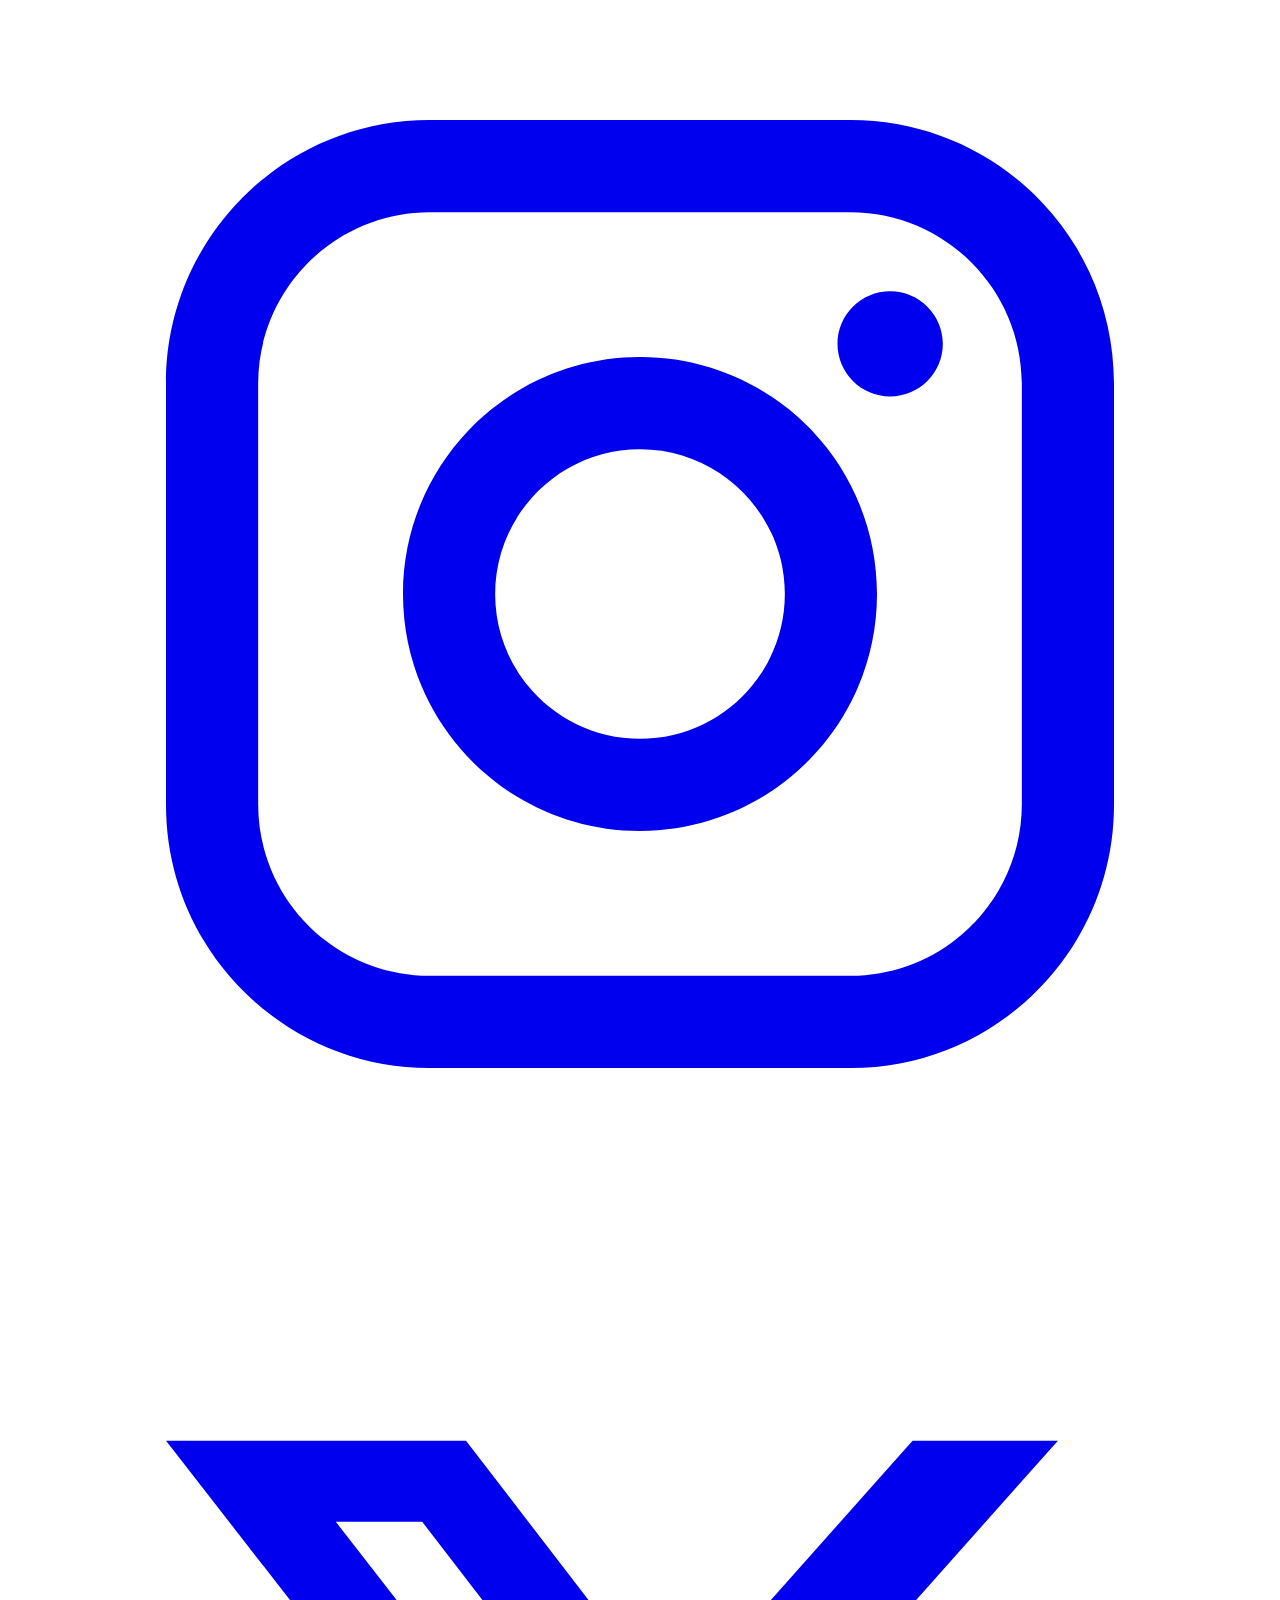
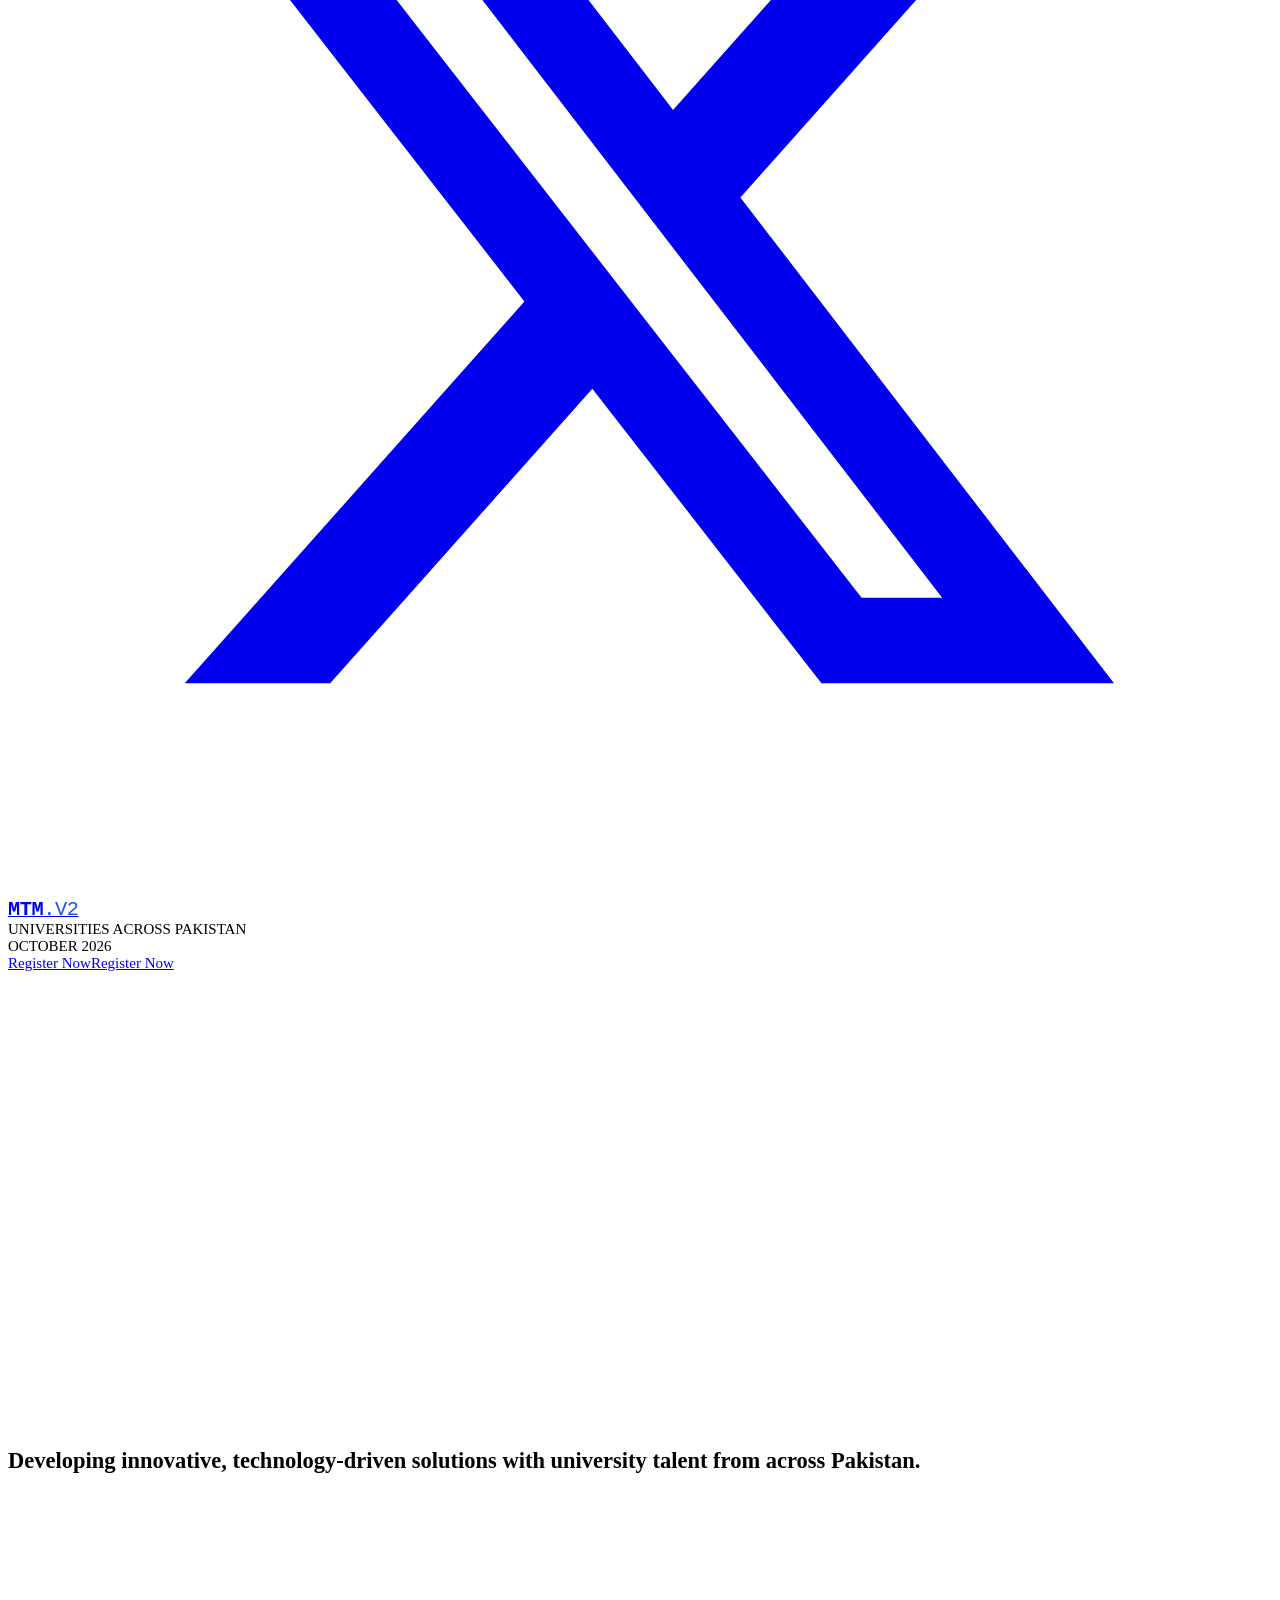
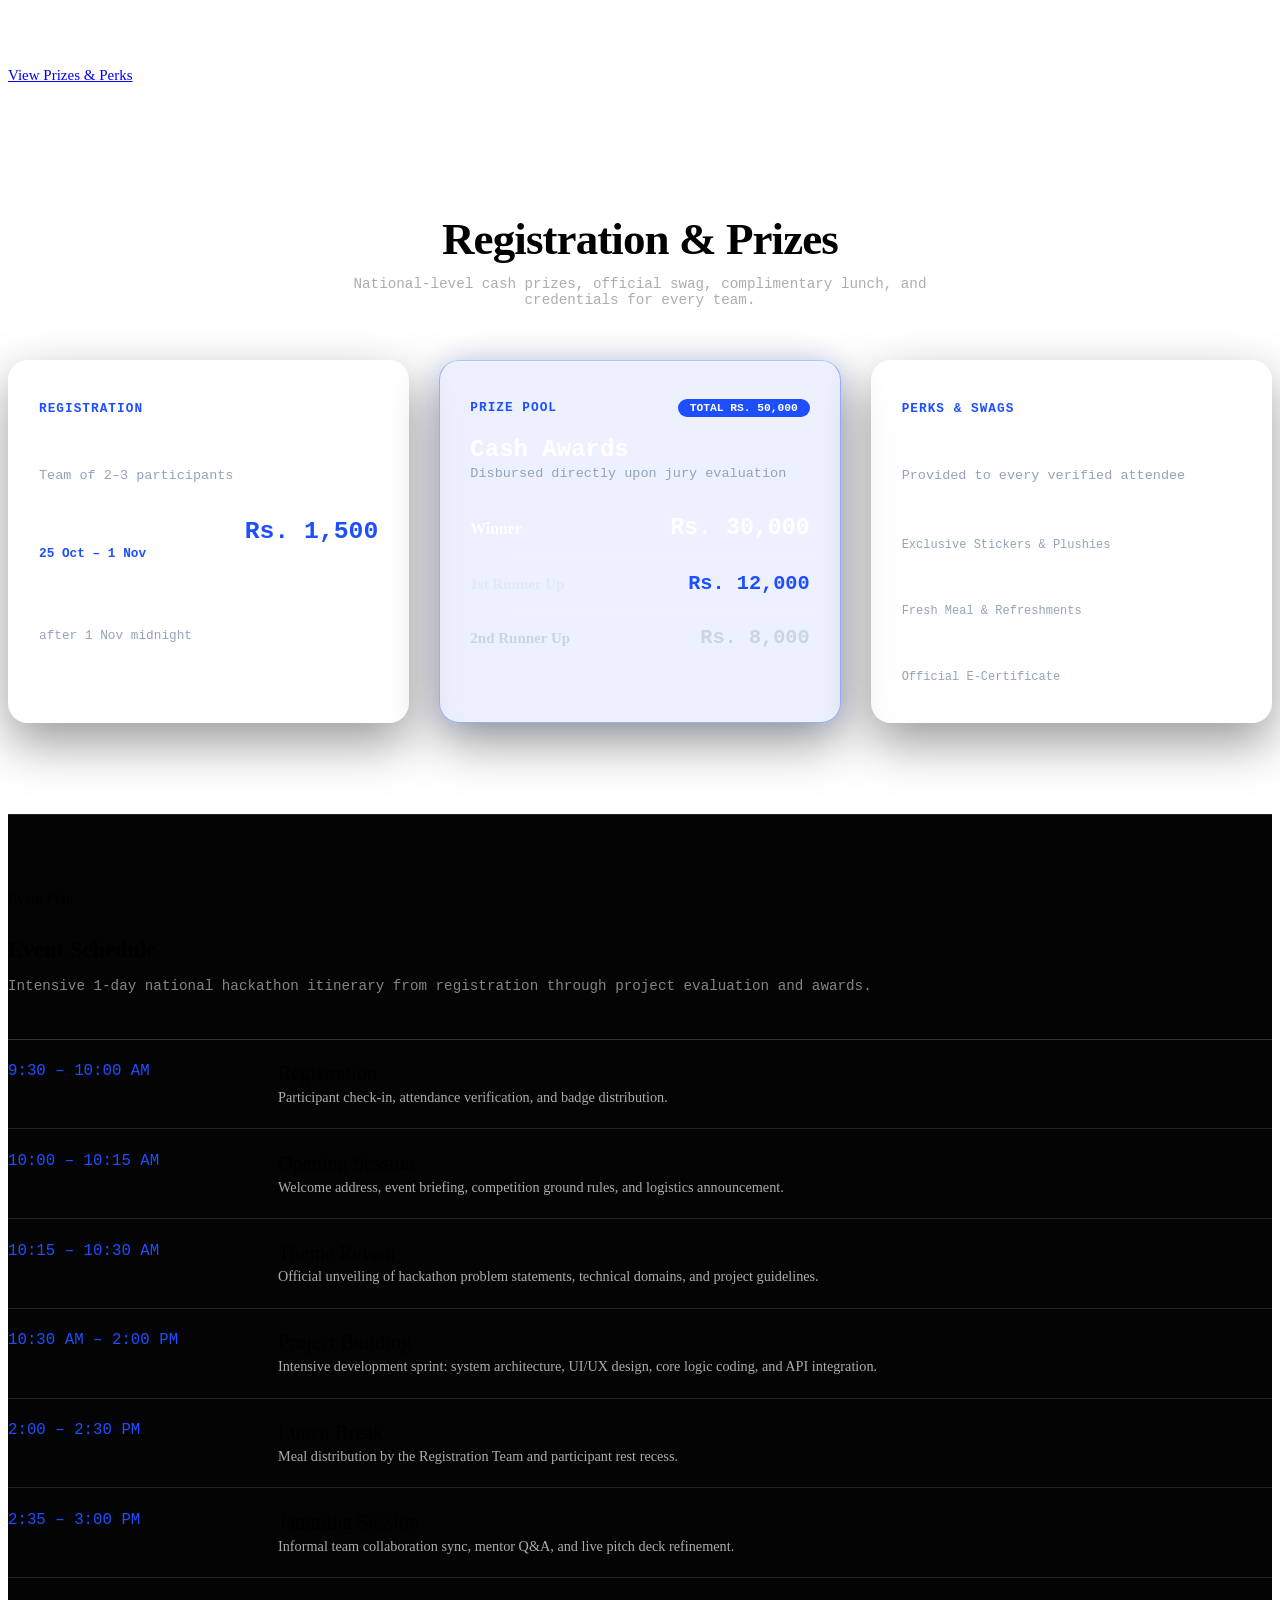
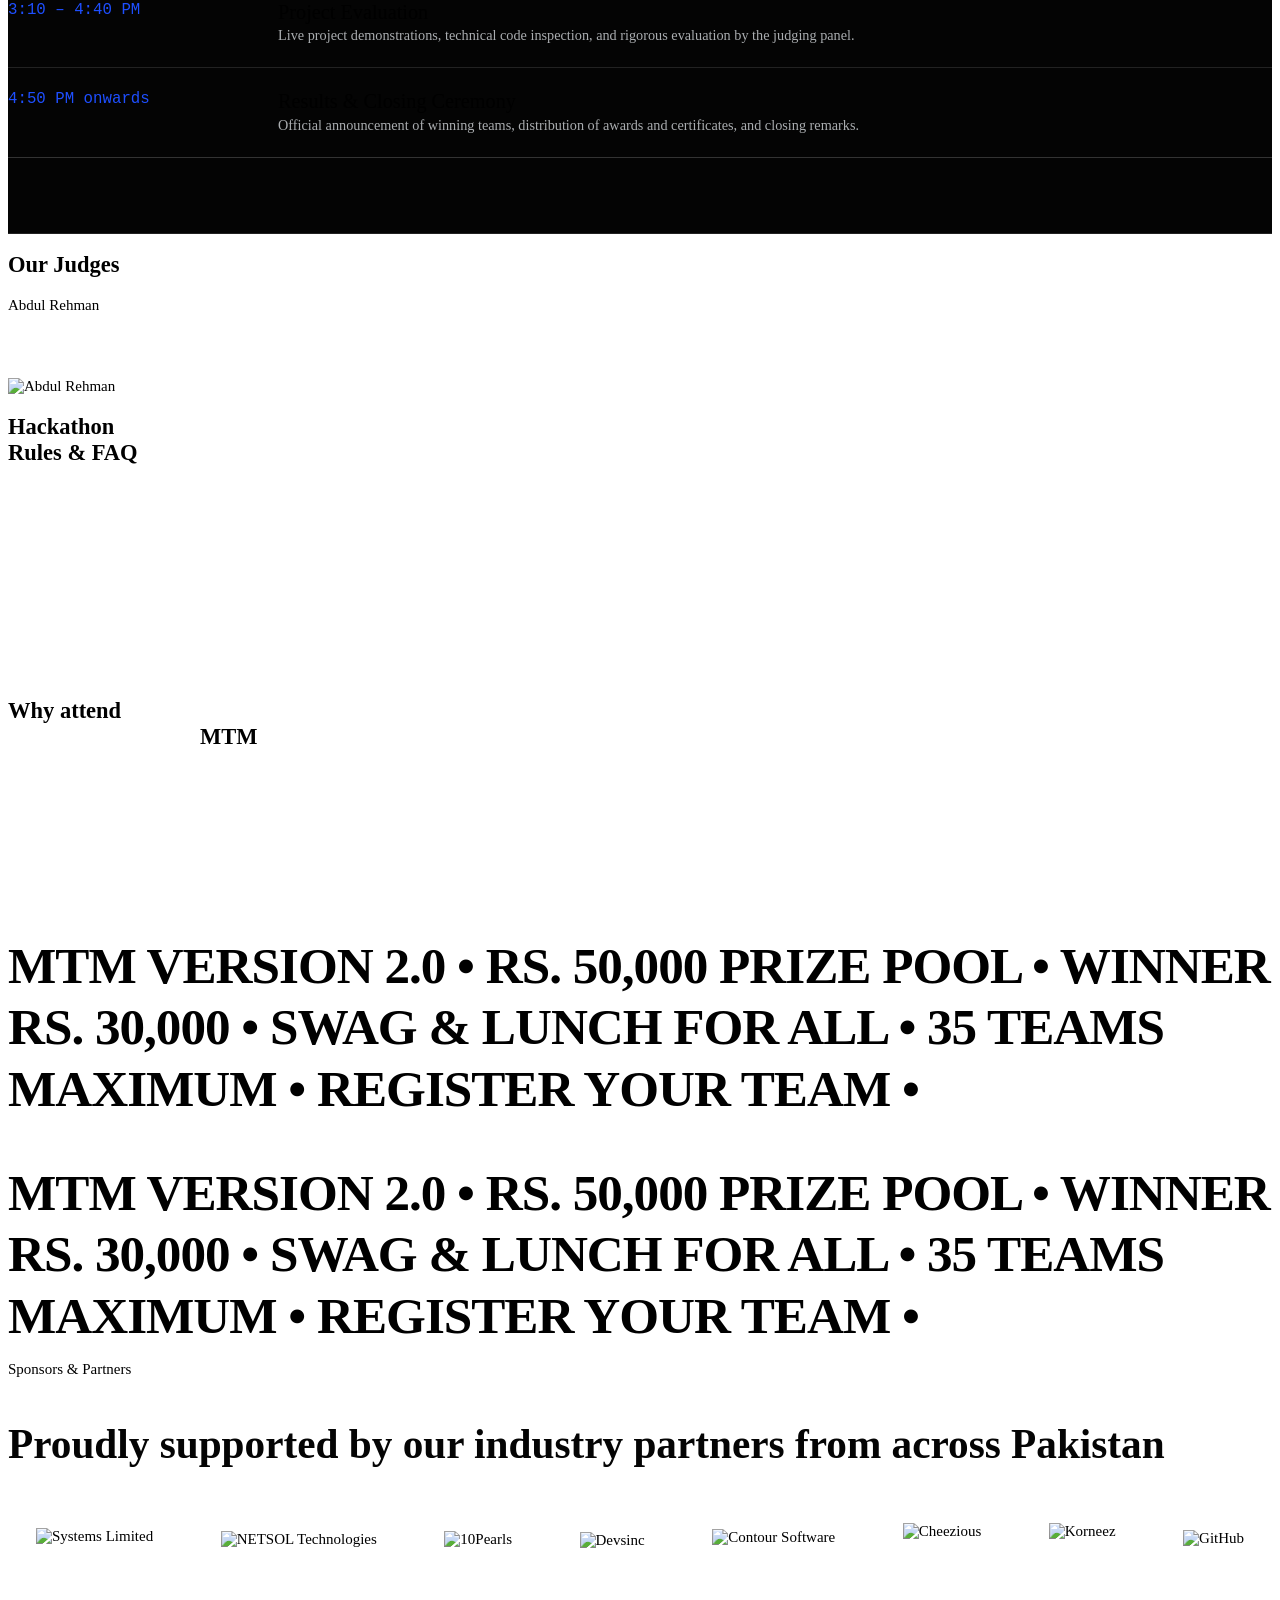
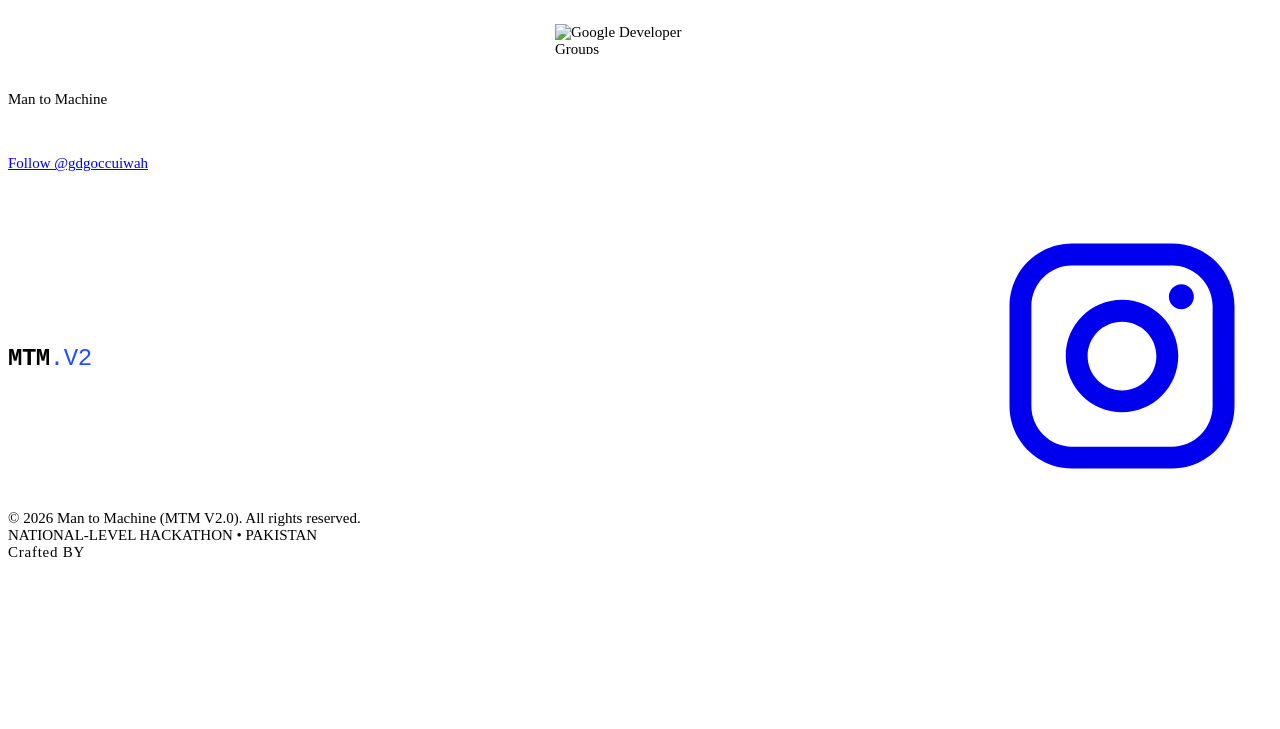
==== public/mtm/index.html @ 103d8430 "feat(mtm): add optimized MTM V2.0 landing page at /mtm route" ====
<!DOCTYPE html>

<!-- This site was created in Webflow. https://webflow.com --><!-- Last Published: Sat Sep 21 2024 12:21:54 GMT+0000 (Coordinated Universal Time) --><html data-wf-domain="mtm.gdgoc.pk" data-wf-page="6462467c39036f3d5f2ad5bd" data-wf-site="6462467c39036f3d5f2ad5c3" lang="en"><head><meta charset="utf-8"/><base href="/mtm/"/><link rel="preload" href="css/anyoneevents.webflow.min.css" as="style"/><link rel="preload" href="css/dm-mono.css" as="style"/><link rel="preload" href="fonts/aFTU7PB1QTsUX8KYthqQBA.woff2" as="font" type="font/woff2" crossorigin="anonymous"/><link rel="preload" href="fonts/aFTR7PB1QTsUX8KYvrGyEYOtbQ.woff2" as="font" type="font/woff2" crossorigin="anonymous"/><link rel="preload" href="spline/scene.splinecode" as="fetch" crossorigin="anonymous"/><title>Man to Machine (MTM V2.0) — National-Level Hackathon</title><meta content="Man to Machine (MTM V2.0) is a premier national-level hackathon with Rs. 50,000 in cash prizes, inviting 35 teams from universities across Pakistan to build innovative software solutions." name="description"/><meta content="Man to Machine (MTM V2.0) — National-Level Hackathon" property="og:title"/><meta content="Man to Machine (MTM V2.0) is a premier national-level hackathon with Rs. 50,000 in cash prizes, inviting 35 teams from universities across Pakistan to build innovative software solutions." property="og:description"/><meta content="images/66e9d01708203de1b5a2ead0_OG%20Image.jpg" property="og:image"/><meta content="Man to Machine (MTM V2.0) — National-Level Hackathon" name="twitter:title"/><meta content="Man to Machine (MTM V2.0) is a premier national-level hackathon with Rs. 50,000 in cash prizes, inviting 35 teams from universities across Pakistan to build innovative software solutions." name="twitter:description"/><meta content="images/66e9d01708203de1b5a2ead0_OG%20Image.jpg" name="twitter:image"/><meta content="website" property="og:type"/><meta content="summary_large_image" name="twitter:card"/><meta content="width=device-width, initial-scale=1" name="viewport"/><meta content="Webflow" name="generator"/><link href="css/anyoneevents.webflow.min.css" rel="stylesheet" type="text/css"/>
<link href="css/dm-mono.css" rel="stylesheet" type="text/css"/><style>@media (min-width:992px) {html.w-mod-js:not(.w-mod-ix) [data-w-id="6da5109f-bd57-0602-b67c-d64a2269d83c"] {border-color:rgb(255,255,255);}}</style><script type="text/javascript">!function(o,c){var n=c.documentElement,t=" w-mod-";n.className+=t+"js",("ontouchstart"in o||o.DocumentTouch&&c instanceof DocumentTouch)&&(n.className+=t+"touch")}(window,document);</script><link href="images/669184cc553c69c7f84be5cb_Favi-01_32px.png" rel="shortcut icon" type="image/x-icon"/><link href="images/66c660c0e42dc3db8dd96787_AO_Webclip.jpg" rel="apple-touch-icon"/><!-- Plausible Analytics -->
<!-- Plausible analytics disabled -->
<!-- FontFaceObserver JS -->
<script defer="" src="js/fontfaceobserver.standalone.js"></script>
<!-- FluidFontScaling -->
<style>
  html { font-size: 1.125rem; }
  @media screen and (max-width:1920px) { html { font-size: calc(0.625rem + 0.41666666666666674vw); } }
  @media screen and (max-width:1440px) { html { font-size: calc(0.4380853277835588rem + 0.6243496357960459vw); } }
  @media screen and (max-width:479px) { html { font-size: calc(0.7494769874476988rem + 0.8368200836820083vw); } }
</style>
<style>
      @media (max-width: 767px) {
        .schedule-row {
          grid-template-columns: 1fr !important;
          gap: 0.5rem !important;
        }
      }
    </style>
<style id="custom_anim_fixes">
      #text_animation .word, [data-a-split] .word {
        display: inline-block !important;
        white-space: nowrap !important;
      }
    </style></head><body class="body"><div class="page-wrapper"><div class="global-styles w-embed"><link href="https://assets.website-files.com" rel="preconnect"/>
<style>

/* Make text look crisper and more legible in all browsers */
body {
  -webkit-font-smoothing: antialiased;
  -moz-osx-font-smoothing: grayscale;
  font-smoothing: antialiased;
  text-rendering: optimizeLegibility;
}

/* Focus state style for keyboard navigation for the focusable elements */
*[tabindex]:focus-visible,
  input[type="file"]:focus-visible {
   outline: 0.125rem solid #4d65ff;
   outline-offset: 0.125rem;
}

/* Get rid of top margin on first element in any rich text element */
.w-richtext > :not(div):first-child, .w-richtext > div:first-child > :first-child {
  margin-top: 0 !important;
}

/* Get rid of bottom margin on last element in any rich text element */
.w-richtext>:last-child, .w-richtext ol li:last-child, .w-richtext ul li:last-child {
	margin-bottom: 0 !important;
}

/* Prevent all click and hover interaction with an element */
.pointer-events-off {
	pointer-events: none;
}

/* Enables all click and hover interaction with an element */
.pointer-events-on {
  pointer-events: auto;
}

/* Create a class of .div-square which maintains a 1:1 dimension of a div */
.div-square::after {
	content: "";
	display: block;
	padding-bottom: 100%;
}

/* Make sure containers never lose their center alignment */
.container-medium,.container-small, .container-large {
	margin-right: auto !important;
  margin-left: auto !important;
}

/* 
Make the following elements inherit typography styles from the parent and not have hardcoded values. 
Important: You will not be able to style for example "All Links" in Designer with this CSS applied.
Uncomment this CSS to use it in the project. Leave this message for future hand-off.
*/
/*
a,
.w-input,
.w-select,
.w-tab-link,
.w-nav-link,
.w-dropdown-btn,
.w-dropdown-toggle,
.w-dropdown-link {
  color: inherit;
  text-decoration: inherit;
  font-size: inherit;
}
*/

/* Apply "..." after 3 lines of text */
.text-style-3lines {
	display: -webkit-box;
	overflow: hidden;
	-webkit-line-clamp: 3;
	-webkit-box-orient: vertical;
}

/* Apply "..." after 2 lines of text */
.text-style-2lines {
	display: -webkit-box;
	overflow: hidden;
	-webkit-line-clamp: 2;
	-webkit-box-orient: vertical;
}

/* Adds inline flex display */
.display-inlineflex {
  display: inline-flex;
}

/* These classes are never overwritten */
.hide {
  display: none !important;
}

@media screen and (max-width: 991px) {
    .hide, .hide-tablet {
        display: none !important;
    }
}
  @media screen and (max-width: 767px) {
    .hide-mobile-landscape{
      display: none !important;
    }
}
  @media screen and (max-width: 479px) {
    .hide-mobile{
      display: none !important;
    }
}
 
.margin-0 {
  margin: 0rem !important;
}
  
.padding-0 {
  padding: 0rem !important;
}

.spacing-clean {
padding: 0rem !important;
margin: 0rem !important;
}

.margin-top {
  margin-right: 0rem !important;
  margin-bottom: 0rem !important;
  margin-left: 0rem !important;
}

.padding-top {
  padding-right: 0rem !important;
  padding-bottom: 0rem !important;
  padding-left: 0rem !important;
}
  
.margin-right {
  margin-top: 0rem !important;
  margin-bottom: 0rem !important;
  margin-left: 0rem !important;
}

.padding-right {
  padding-top: 0rem !important;
  padding-bottom: 0rem !important;
  padding-left: 0rem !important;
}

.margin-bottom {
  margin-top: 0rem !important;
  margin-right: 0rem !important;
  margin-left: 0rem !important;
}

.padding-bottom {
  padding-top: 0rem !important;
  padding-right: 0rem !important;
  padding-left: 0rem !important;
}

.margin-left {
  margin-top: 0rem !important;
  margin-right: 0rem !important;
  margin-bottom: 0rem !important;
}
  
.padding-left {
  padding-top: 0rem !important;
  padding-right: 0rem !important;
  padding-bottom: 0rem !important;
}
  
.margin-horizontal {
  margin-top: 0rem !important;
  margin-bottom: 0rem !important;
}

.padding-horizontal {
  padding-top: 0rem !important;
  padding-bottom: 0rem !important;
}

.margin-vertical {
  margin-right: 0rem !important;
  margin-left: 0rem !important;
}
  
.padding-vertical {
  padding-right: 0rem !important;
  padding-left: 0rem !important;
}
  
textarea {
  resize: vertical;
}
  
select {
  appearance: none !important;
   -webkit-appearance: none !important;
   -moz-appearance: none !important;
  }
</style></div><div class="rl_navbar3_component w-nav" data-animation="over-left" data-collapse="medium" data-duration="800" data-easing="ease-in-out-cubic" data-easing2="ease" data-w-id="bd6b9ffe-bdab-d734-7225-a6742598caf6" fs-scrolldisable-element="smart-nav" role="banner" style="-webkit-transform:translate3d(0, -85px, 0) scale3d(1, 1, 1) rotateX(0) rotateY(0) rotateZ(0) skew(0, 0);-moz-transform:translate3d(0, -85px, 0) scale3d(1, 1, 1) rotateX(0) rotateY(0) rotateZ(0) skew(0, 0);-ms-transform:translate3d(0, -85px, 0) scale3d(1, 1, 1) rotateX(0) rotateY(0) rotateZ(0) skew(0, 0);transform:translate3d(0, -85px, 0) scale3d(1, 1, 1) rotateX(0) rotateY(0) rotateZ(0) skew(0, 0)"><div class="rl_navbar3_container"><div class="rl_navbar3_menu-button w-nav-button" id="w-node-bd6b9ffe-bdab-d734-7225-a6742598caf8-5f2ad5bd"><div class="rl_menu-icon3"><div class="rl_menu-icon3_line-top"></div><div class="rl_menu-icon3_line-middle"></div></div></div><nav class="rl_navbar3_menu w-nav-menu" role="navigation"><a class="rl_navbar3_link w-nav-link" href="#Overview">About</a><a class="rl_navbar3_link w-nav-link" href="#Prizes">Prizes</a><a class="rl_navbar3_link w-nav-link" href="#Schedule">Schedule</a><a class="rl_navbar3_link w-nav-link" href="#Judges">Judges</a><a class="rl_navbar3_link w-nav-link" href="#Rules">Rules</a><a class="rl_navbar3_link w-nav-link" href="#Partners">Sponsors</a><a class="rl_navbar3_logo-link-menu w-nav-brand" href="#Header"><span style="font-family: 'DM Mono', monospace; font-size: 1.25rem; font-weight: 700; color: #fff;">MTM<span style="color: #1e4fff; font-weight: 300;">.V2</span></span></a><article class="fixed-bottom"><a class="button is-tertiary w-button" href="#Prizes" target="_blank">Register Now</a><div class="w-layout-grid nav_social-list"><a class="footer3_social-link text-color-white w-inline-block" href="https://www.instagram.com/gdgoccuiwah/" target="_blank"><div class="icon-embed-xsmall w-embed"><svg fill="none" height="100%" viewbox="0 0 24 24" width="100%" xmlns="http://www.w3.org/2000/svg">
<path clip-rule="evenodd" d="M16 3H8C5.23858 3 3 5.23858 3 8V16C3 18.7614 5.23858 21 8 21H16C18.7614 21 21 18.7614 21 16V8C21 5.23858 18.7614 3 16 3ZM19.25 16C19.2445 17.7926 17.7926 19.2445 16 19.25H8C6.20735 19.2445 4.75549 17.7926 4.75 16V8C4.75549 6.20735 6.20735 4.75549 8 4.75H16C17.7926 4.75549 19.2445 6.20735 19.25 8V16ZM16.75 8.25C17.3023 8.25 17.75 7.80228 17.75 7.25C17.75 6.69772 17.3023 6.25 16.75 6.25C16.1977 6.25 15.75 6.69772 15.75 7.25C15.75 7.80228 16.1977 8.25 16.75 8.25ZM12 7.5C9.51472 7.5 7.5 9.51472 7.5 12C7.5 14.4853 9.51472 16.5 12 16.5C14.4853 16.5 16.5 14.4853 16.5 12C16.5027 10.8057 16.0294 9.65957 15.1849 8.81508C14.3404 7.97059 13.1943 7.49734 12 7.5ZM9.25 12C9.25 13.5188 10.4812 14.75 12 14.75C13.5188 14.75 14.75 13.5188 14.75 12C14.75 10.4812 13.5188 9.25 12 9.25C10.4812 9.25 9.25 10.4812 9.25 12Z" fill="CurrentColor" fill-rule="evenodd"></path>
</svg></div></a><a class="footer3_social-link text-color-white w-inline-block" href="#"><div class="icon-embed-xsmall w-embed"><svg fill="none" height="100%" viewbox="0 0 24 24" width="100%" xmlns="http://www.w3.org/2000/svg">
<path d="M17.1761 4H19.9362L13.9061 10.7774L21 20H15.4456L11.0951 14.4066L6.11723 20H3.35544L9.80517 12.7508L3 4H8.69545L12.6279 9.11262L17.1761 4ZM16.2073 18.3754H17.7368L7.86441 5.53928H6.2232L16.2073 18.3754Z" fill="CurrentColor"></path>
</svg></div></a></div></article></nav><a class="rl_navbar3_logo-link w-nav-brand" href="#Header"><span class="text-color-white" style="font-family: 'DM Mono', monospace; font-size: 1.35rem; font-weight: 700; letter-spacing: -0.02em;">MTM<span style="color: #1e4fff; font-weight: 300;">.V2</span></span></a><div class="nav-right" id="w-node-_25c9142e-ec56-65b2-7673-351d4be4954b-5f2ad5bd"><div class="text-style-allcaps text-align-right hide-tablet">UNIVERSITIES ACROSS PAKISTAN<br/>OCTOBER 2026</div><div class="padding-left hide-mobile-landscape"></div><a class="button hide-desktop w-button" href="#Prizes" id="w-node-bd6b9ffe-bdab-d734-7225-a6742598cb14-5f2ad5bd" target="_blank">Register Now</a><a class="button hide-mobile-portrait w-button" data-w-id="a12f023f-897c-e181-5d00-406ce8ba51bc" href="#Prizes" target="_blank">Register Now</a></div><div class="rl_navbar3_menu-background" style="opacity:0"></div></div></div><main class="main-wrapper"><figure class="rl_section_header5" id="Header"><div class="rl-padding-global"><div class="rl-container-large"><div class="header5_component"><div class="header-subtext" data-w-id="80e86445-6a88-4cdd-92ee-2ec0b0cdf93c" style="opacity:0"><div class="theme-text"><div class="text-style-allcaps hide-mobile-portrait hide-mobile-landscape" style='letter-spacing: 0.1em; color: #aaadb0; font-family: "DM Mono", monospace;'>NATIONAL-LEVEL HACKATHON</div><div class="indent-text"><img alt="" class="indent hide-mobile-landscape hide-mobile-portrait" loading="lazy" src="images/66c0948352127360d3ddf391_Line-Break.svg"/><div class="text-style-allcaps hide-mobile-portrait hide-mobile-landscape" style='letter-spacing: 0.05em; color: #fff; font-family: "DM Mono", monospace;'>RS. 50,000 PRIZE POOL • SWAG &amp; LUNCH FOR ALL</div></div></div><div class="location-thumb"><div class="location-text"><div class="roundall-white"><div class="roundall-label"><div class="text-style-allcaps text-size-small">RS. 50,000 PRIZES</div></div></div><div class="padding-xxsmall"></div><div class="date-text"><div class="text-style-allcaps">35 TEAMS CAPACITY • 2–3 PER TEAM<br/>UNIVERSITIES ACROSS PAKISTAN</div></div></div><div class="padding-small"></div><a class="google-maps w-inline-block" href="https://maps.app.goo.gl/sz7u6SZuEq1Sm3Ei9" target="_blank"><img alt="Department offices co-working space" class="location-img" loading="lazy" src="images/6571f725ea7a77dafb63c285_Department%403x.webp"/></a></div></div><div class="hero-text" data-w-id="98e96209-aa4a-9f74-d02c-e1a844363958" style="opacity:0"><div class="roundall-white float"><div class="roundall-label"><div class="text-style-allcaps text-size-small">VERSION 2.0</div></div></div><h1 class="hero" style="text-transform: none !important; font-size: 14.4vw !important; line-height: 1 !important; letter-spacing: -0.04em !important; margin: 0.15em 0 !important; white-space: nowrap !important; max-width: 100%;">Man <span style="font-size: 0.6em; text-transform: lowercase !important; font-weight: 300; vertical-align: middle; margin: 0 0.12em; display: inline-block;">to</span> Machine</h1></div></div></div></div></figure><section class="section-overview" id="Overview"><div class="rl-padding-global"><div class="rl-container-large"><div class="rl-padding-section-large"><div class="rl_layout192_component"><div class="rl_layout192_content" id="w-node-d7db73aa-8970-700e-01ef-c9bf3068a0c9-5f2ad5bd"><h2 class="heading-2 text-color-white" data-a-delay=".1" data-a-duration=".8" data-a-each=".02" data-a-ease="slow.out" data-a-split="char" data-obs-m="10px" data-obs-once="true" data-obs-t=".1" id="text_animation" style="word-break: normal !important; overflow-wrap: break-word !important;">Developing <span class="strong" data-a-delay=".2" data-a-each=".02" data-a-split="char" data-obs-once="true">innovative</span>, <span class="strong" data-a-delay=".2" data-a-each=".02" data-a-split="char" data-obs-once="true">technology-driven</span> solutions with university talent from across <span class="strong" data-a-delay="0" data-a-each=".02" data-a-split="char" data-obs-once="true">Pakistan</span>.</h2></div></div><div class="padding-xxlarge"></div><div class="rl_header1_component" data-w-id="99752af4-f6a9-5dd4-cd38-1cff8ad7c996"><div class="padding-0"></div><div class="overview-body" id="w-node-_072d6c9c-69f2-23b3-824f-d7ed463171fc-5f2ad5bd"><h2 class="heading-style-h5 text-color-white" data-w-id="35ae3335-0f73-8cb0-faf4-6c8f59756327" style="opacity:0;-webkit-transform:translate3d(0, 20px, 0) scale3d(1, 1, 1) rotateX(0) rotateY(0) rotateZ(0) skew(0, 0);-moz-transform:translate3d(0, 20px, 0) scale3d(1, 1, 1) rotateX(0) rotateY(0) rotateZ(0) skew(0, 0);-ms-transform:translate3d(0, 20px, 0) scale3d(1, 1, 1) rotateX(0) rotateY(0) rotateZ(0) skew(0, 0);transform:translate3d(0, 20px, 0) scale3d(1, 1, 1) rotateX(0) rotateY(0) rotateZ(0) skew(0, 0)">MTM V2 is a premier national-level hackathon inviting students from universities across Pakistan to develop innovative, technology-driven solutions.<br/><br/>Selected teams will compete across an intensive 1-day sprint with direct jury evaluation, cash awards, complimentary catered lunch, and exclusive swag packs for every participant.<br/><br/></h2><div class="padding-medium"></div><a class="button hide-desktop w-button" href="#Prizes" target="_blank">View Prizes &amp; Perks</a><a class="button is-icon hide-mobile-portrait w-inline-block" data-w-id="2b4547a0-9955-b8da-532d-d879a98f06b5" href="#Prizes" style="opacity:0;-webkit-transform:translate3d(0, 20px, 0) scale3d(1, 1, 1) rotateX(0) rotateY(0) rotateZ(0) skew(0, 0);-moz-transform:translate3d(0, 20px, 0) scale3d(1, 1, 1) rotateX(0) rotateY(0) rotateZ(0) skew(0, 0);-ms-transform:translate3d(0, 20px, 0) scale3d(1, 1, 1) rotateX(0) rotateY(0) rotateZ(0) skew(0, 0);transform:translate3d(0, 20px, 0) scale3d(1, 1, 1) rotateX(0) rotateY(0) rotateZ(0) skew(0, 0)" target="_blank"><div>View Prizes &amp; Perks</div><div class="icon-1x1-small icon-height-small w-embed" style="opacity:1;width:10px;-webkit-transform:translate3d(0px, 0, 0) scale3d(1, 1, 1) rotateX(0) rotateY(0) rotateZ(0) skew(0, 0);-moz-transform:translate3d(0px, 0, 0) scale3d(1, 1, 1) rotateX(0) rotateY(0) rotateZ(0) skew(0, 0);-ms-transform:translate3d(0px, 0, 0) scale3d(1, 1, 1) rotateX(0) rotateY(0) rotateZ(0) skew(0, 0);transform:translate3d(0px, 0, 0) scale3d(1, 1, 1) rotateX(0) rotateY(0) rotateZ(0) skew(0, 0)"><svg fill="currentColor" height="8" viewbox="0 0 8 8" width="8" xmlns="http://www.w3.org/2000/svg">
<path clip-rule="evenodd" d="M5.79293 1.5H1.00004V0.5H7.50004V7H6.50004V2.20711L1.35359 7.35355L0.646484 6.64645L5.79293 1.5Z" fill="white" fill-rule="evenodd"></path>
</svg></div></a></div></div></div></div></div></section><section class="section-prizes" id="Prizes" style="position: relative; z-index: 2; padding: 6rem 0; background: transparent; border-top: 1px solid rgba(255, 255, 255, 0.08); border-bottom: 1px solid rgba(255, 255, 255, 0.08);">
<div class="rl-padding-global">
<div class="rl-container-large">
<!-- Section Header -->
<div style="display: flex; flex-direction: column; gap: 0.75rem; margin-bottom: 3.5rem; text-align: center; align-items: center;">
<h2 class="heading text-color-white" style="margin: 0.25rem 0 0 0; font-size: clamp(2.25rem, 3.8vw, 3rem); letter-spacing: -0.02em;">Registration &amp; Prizes</h2>
<p class="text-color-grey" style="font-family: 'DM Mono', monospace; font-size: 0.95rem; margin: 0; color: #aaadb0; max-width: 620px;">
          National-level cash prizes, official swag, complimentary lunch, and credentials for every team.
        </p>
</div>
<!-- 3 Glassmorphic Cards (No inner tiles) -->
<div style="display: grid; grid-template-columns: repeat(auto-fit, minmax(320px, 1fr)); gap: 2rem; width: 100%;">
<!-- Card 1: Registration -->
<div style="background: rgba(255, 255, 255, 0.06); backdrop-filter: blur(28px); -webkit-backdrop-filter: blur(28px); border: 1px solid rgba(255, 255, 255, 0.18); border-top: 1px solid rgba(255, 255, 255, 0.38); border-radius: 20px; padding: 2.5rem 2rem; display: flex; flex-direction: column; justify-content: space-between; box-shadow: 0 20px 50px rgba(0, 0, 0, 0.4), inset 0 1px 0 rgba(255, 255, 255, 0.3);">
<div>
<div style="display: flex; justify-content: space-between; align-items: center; margin-bottom: 1.25rem;">
<span style="font-family: 'DM Mono', monospace; color: #1e4fff; font-size: 0.85rem; font-weight: 700; letter-spacing: 0.08em; text-transform: uppercase;">REGISTRATION</span>
<span style="font-family: 'DM Mono', monospace; font-size: 0.75rem; font-weight: 600; color: #ffffff; background: rgba(255, 255, 255, 0.1); border: 1px solid rgba(255, 255, 255, 0.2); border-radius: 20px; padding: 3px 12px;">35 TEAMS MAX</span>
</div>
<h3 style="font-size: 1.6rem; font-weight: 700; color: #ffffff; font-family: 'DM Mono', monospace; margin: 0 0 0.25rem 0;">Team Ticket</h3>
<div style="color: #94a3b8; font-size: 0.9rem; font-family: 'DM Mono', monospace; margin-bottom: 2.25rem;">Team of 2–3 participants</div>
<!-- Early Bird Row (clean, no tile) -->
<div style="border-bottom: 1px dashed rgba(255, 255, 255, 0.15); padding-bottom: 1.25rem; margin-bottom: 1.25rem;">
<div style="display: flex; justify-content: space-between; align-items: baseline;">
<div>
<div style="color: #ffffff; font-weight: 600; font-size: 1.05rem;">Early Bird</div>
<div style="color: #1e4fff; font-size: 0.85rem; font-family: 'DM Mono', monospace; font-weight: 600; margin-top: 0.25rem;">25 Oct – 1 Nov</div>
</div>
<div style="font-family: 'DM Mono', monospace; font-weight: 800; font-size: 1.65rem; color: #1e4fff;">Rs. 1,500</div>
</div>
</div>
<!-- Regular Row (clean, no tile) -->
<div>
<div style="display: flex; justify-content: space-between; align-items: baseline;">
<div>
<div style="color: #ffffff; font-weight: 600; font-size: 1.05rem;">Regular</div>
<div style="color: #94a3b8; font-size: 0.85rem; font-family: 'DM Mono', monospace; margin-top: 0.25rem;">after 1 Nov midnight</div>
</div>
<div style="font-family: 'DM Mono', monospace; font-weight: 800; font-size: 1.65rem; color: #ffffff;">Rs. 2,000</div>
</div>
</div>
</div>
</div>
<!-- Card 2: Cash Awards (Featured Glass) -->
<div style="background: rgba(30, 79, 255, 0.08); backdrop-filter: blur(28px); -webkit-backdrop-filter: blur(28px); border: 1px solid rgba(30, 79, 255, 0.4); border-top: 1px solid rgba(120, 170, 255, 0.6); border-radius: 20px; padding: 2.5rem 2rem; display: flex; flex-direction: column; justify-content: space-between; box-shadow: 0 20px 50px rgba(0, 0, 0, 0.4), 0 0 30px rgba(30, 79, 255, 0.15), inset 0 1px 0 rgba(255, 255, 255, 0.35);">
<div>
<div style="display: flex; justify-content: space-between; align-items: center; margin-bottom: 1.25rem;">
<span style="font-family: 'DM Mono', monospace; color: #1e4fff; font-size: 0.85rem; font-weight: 700; letter-spacing: 0.08em; text-transform: uppercase;">PRIZE POOL</span>
<span style="font-family: 'DM Mono', monospace; font-size: 0.75rem; font-weight: 700; color: #ffffff; background: #1e4fff; border-radius: 20px; padding: 3px 12px;">TOTAL RS. 50,000</span>
</div>
<h3 style="font-size: 1.6rem; font-weight: 700; color: #ffffff; font-family: 'DM Mono', monospace; margin: 0 0 0.25rem 0;">Cash Awards</h3>
<div style="color: #94a3b8; font-size: 0.9rem; font-family: 'DM Mono', monospace; margin-bottom: 2.25rem;">Disbursed directly upon jury evaluation</div>
<!-- 1st Place (Winner) -->
<div style="border-bottom: 1px dashed rgba(255, 255, 255, 0.15); padding-bottom: 1rem; margin-bottom: 1rem;">
<div style="display: flex; justify-content: space-between; align-items: baseline;">
<div>
<div style="color: #ffffff; font-weight: 700; font-size: 1.05rem;">Winner</div>

</div>
<div style="font-family: 'DM Mono', monospace; font-weight: 800; font-size: 1.55rem; color: #ffffff;">Rs. 30,000</div>
</div>
</div>
<!-- 2nd Place -->
<div style="border-bottom: 1px dashed rgba(255, 255, 255, 0.15); padding-bottom: 1rem; margin-bottom: 1rem;">
<div style="display: flex; justify-content: space-between; align-items: baseline;">
<div>
<div style="color: #e2e8f0; font-weight: 600; font-size: 1rem;">1st Runner Up</div>

</div>
<div style="font-family: 'DM Mono', monospace; font-weight: 700; font-size: 1.35rem; color: #1e4fff;">Rs. 12,000</div>
</div>
</div>
<!-- 3rd Place -->
<div>
<div style="display: flex; justify-content: space-between; align-items: baseline;">
<div>
<div style="color: #cbd5e1; font-weight: 600; font-size: 1rem;">2nd Runner Up</div>

</div>
<div style="font-family: 'DM Mono', monospace; font-weight: 700; font-size: 1.35rem; color: #cbd5e1;">Rs. 8,000</div>
</div>
</div>
</div>
</div>
<!-- Card 3: Perks & Swags -->
<div style="background: rgba(255, 255, 255, 0.06); backdrop-filter: blur(28px); -webkit-backdrop-filter: blur(28px); border: 1px solid rgba(255, 255, 255, 0.18); border-top: 1px solid rgba(255, 255, 255, 0.38); border-radius: 20px; padding: 2.5rem 2rem; display: flex; flex-direction: column; justify-content: space-between; box-shadow: 0 20px 50px rgba(0, 0, 0, 0.4), inset 0 1px 0 rgba(255, 255, 255, 0.3);">
<div>
<div style="display: flex; justify-content: space-between; align-items: center; margin-bottom: 1.25rem;">
<span style="font-family: 'DM Mono', monospace; color: #1e4fff; font-size: 0.85rem; font-weight: 700; letter-spacing: 0.08em; text-transform: uppercase;">PERKS &amp; SWAGS</span>
<span style="font-family: 'DM Mono', monospace; font-size: 0.75rem; font-weight: 600; color: #ffffff; background: rgba(255, 255, 255, 0.1); border: 1px solid rgba(255, 255, 255, 0.2); border-radius: 20px; padding: 3px 12px;">INCLUDED FOR ALL</span>
</div>
<h3 style="font-size: 1.6rem; font-weight: 700; color: #ffffff; font-family: 'DM Mono', monospace; margin: 0 0 0.25rem 0;">Participant Perks</h3>
<div style="color: #94a3b8; font-size: 0.9rem; font-family: 'DM Mono', monospace; margin-bottom: 2.25rem;">Provided to every verified attendee</div>
<!-- Inclusions Rows (clean, no tiles) -->
<div style="border-bottom: 1px dashed rgba(255, 255, 255, 0.15); padding-bottom: 1rem; margin-bottom: 1rem;">
<div style="display: flex; justify-content: space-between; align-items: baseline;">
<div>
<div style="color: #ffffff; font-weight: 600; font-size: 1.05rem;">Official Swag</div>
<div style="color: #94a3b8; font-size: 0.8rem; font-family: 'DM Mono', monospace; margin-top: 0.2rem;">Exclusive Stickers &amp; Plushies</div>
</div>

</div>
</div>
<div style="border-bottom: 1px dashed rgba(255, 255, 255, 0.15); padding-bottom: 1rem; margin-bottom: 1rem;">
<div style="display: flex; justify-content: space-between; align-items: baseline;">
<div>
<div style="color: #ffffff; font-weight: 600; font-size: 1.05rem;">Catered Lunch</div>
<div style="color: #94a3b8; font-size: 0.8rem; font-family: 'DM Mono', monospace; margin-top: 0.2rem;">Fresh Meal &amp; Refreshments</div>
</div>

</div>
</div>
<div>
<div style="display: flex; justify-content: space-between; align-items: baseline;">
<div>
<div style="color: #ffffff; font-weight: 600; font-size: 1.05rem;">Credentials</div>
<div style="color: #94a3b8; font-size: 0.8rem; font-family: 'DM Mono', monospace; margin-top: 0.2rem;">Official E-Certificate</div>
</div>

</div>
</div>
</div>
</div>
</div>
</div>
</div>
</section><section class="section-schedule" id="Schedule" style="position: relative; z-index: 2; padding: 5rem 0; border-top: 0.5px solid #222; border-bottom: 0.5px solid #222; background: #040404;">
<div class="rl-padding-global">
<div class="rl-container-large">
<div style="display: flex; flex-direction: column; gap: 1rem; margin-bottom: 3rem;">
<div class="roundall-white" style="width: fit-content;">
<div class="roundall-label">
<div class="bulletpoint"></div>
<div class="text-style-allcaps text-size-small">Event Plan</div>
</div>
</div>
<div class="padding-xsmall"></div>
<h2 class="heading text-color-white" style="margin: 0;">Event Schedule</h2>
<p class="text-color-grey" style="font-family: 'DM Mono', monospace; font-size: 0.95rem; margin: 0; color: #848484;">
          Intensive 1-day national hackathon itinerary from registration through project evaluation and awards.
        </p>
</div>
<div class="schedule-timeline" style="display: flex; flex-direction: column; width: 100%;">
<div class="schedule-row" style="display: grid; grid-template-columns: 240px 1fr; border-top: 0.5px solid #333; padding: 1.5rem 0; align-items: start; gap: 2rem;">
<div style="font-family: 'DM Mono', monospace; font-size: 1.05rem; color: #1e4fff; font-weight: 500;">9:30 – 10:00 AM</div>
<div>
<div class="heading-style-h5 text-color-white" style="font-size: 1.35rem; margin-bottom: 0.25rem;">Registration</div>
<div class="text-color-grey" style="font-size: 0.95rem; color: #aaadb0;">Participant check-in, attendance verification, and badge distribution.</div>
</div>
</div>
<div class="schedule-row" style="display: grid; grid-template-columns: 240px 1fr; border-top: 0.5px solid #222; padding: 1.5rem 0; align-items: start; gap: 2rem;">
<div style="font-family: 'DM Mono', monospace; font-size: 1.05rem; color: #1e4fff; font-weight: 500;">10:00 – 10:15 AM</div>
<div>
<div class="heading-style-h5 text-color-white" style="font-size: 1.35rem; margin-bottom: 0.25rem;">Opening Session</div>
<div class="text-color-grey" style="font-size: 0.95rem; color: #aaadb0;">Welcome address, event briefing, competition ground rules, and logistics announcement.</div>
</div>
</div>
<div class="schedule-row" style="display: grid; grid-template-columns: 240px 1fr; border-top: 0.5px solid #222; padding: 1.5rem 0; align-items: start; gap: 2rem;">
<div style="font-family: 'DM Mono', monospace; font-size: 1.05rem; color: #1e4fff; font-weight: 500;">10:15 – 10:30 AM</div>
<div>
<div class="heading-style-h5 text-color-white" style="font-size: 1.35rem; margin-bottom: 0.25rem;">Theme Reveal</div>
<div class="text-color-grey" style="font-size: 0.95rem; color: #aaadb0;">Official unveiling of hackathon problem statements, technical domains, and project guidelines.</div>
</div>
</div>
<div class="schedule-row" style="display: grid; grid-template-columns: 240px 1fr; border-top: 0.5px solid #222; padding: 1.5rem 0; align-items: start; gap: 2rem;">
<div style="font-family: 'DM Mono', monospace; font-size: 1.05rem; color: #1e4fff; font-weight: 500;">10:30 AM – 2:00 PM</div>
<div>
<div class="heading-style-h5 text-color-white" style="font-size: 1.35rem; margin-bottom: 0.25rem;">Project Building</div>
<div class="text-color-grey" style="font-size: 0.95rem; color: #aaadb0;">Intensive development sprint: system architecture, UI/UX design, core logic coding, and API integration.</div>
</div>
</div>
<div class="schedule-row" style="display: grid; grid-template-columns: 240px 1fr; border-top: 0.5px solid #222; padding: 1.5rem 0; align-items: start; gap: 2rem;">
<div style="font-family: 'DM Mono', monospace; font-size: 1.05rem; color: #1e4fff; font-weight: 500;">2:00 – 2:30 PM</div>
<div>
<div class="heading-style-h5 text-color-white" style="font-size: 1.35rem; margin-bottom: 0.25rem;">Lunch Break</div>
<div class="text-color-grey" style="font-size: 0.95rem; color: #aaadb0;">Meal distribution by the Registration Team and participant rest recess.</div>
</div>
</div>
<div class="schedule-row" style="display: grid; grid-template-columns: 240px 1fr; border-top: 0.5px solid #222; padding: 1.5rem 0; align-items: start; gap: 2rem;">
<div style="font-family: 'DM Mono', monospace; font-size: 1.05rem; color: #1e4fff; font-weight: 500;">2:35 – 3:00 PM</div>
<div>
<div class="heading-style-h5 text-color-white" style="font-size: 1.35rem; margin-bottom: 0.25rem;">Jamming Session</div>
<div class="text-color-grey" style="font-size: 0.95rem; color: #aaadb0;">Informal team collaboration sync, mentor Q&amp;A, and live pitch deck refinement.</div>
</div>
</div>
<div class="schedule-row" style="display: grid; grid-template-columns: 240px 1fr; border-top: 0.5px solid #222; padding: 1.5rem 0; align-items: start; gap: 2rem;">
<div style="font-family: 'DM Mono', monospace; font-size: 1.05rem; color: #1e4fff; font-weight: 500;">3:10 – 4:40 PM</div>
<div>
<div class="heading-style-h5 text-color-white" style="font-size: 1.35rem; margin-bottom: 0.25rem;">Project Evaluation</div>
<div class="text-color-grey" style="font-size: 0.95rem; color: #aaadb0;">Live project demonstrations, technical code inspection, and rigorous evaluation by the judging panel.</div>
</div>
</div>
<div class="schedule-row" style="display: grid; grid-template-columns: 240px 1fr; border-top: 0.5px solid #222; border-bottom: 0.5px solid #333; padding: 1.5rem 0; align-items: start; gap: 2rem;">
<div style="font-family: 'DM Mono', monospace; font-size: 1.05rem; color: #1e4fff; font-weight: 500;">4:50 PM onwards</div>
<div>
<div class="heading-style-h5 text-color-white" style="font-size: 1.35rem; margin-bottom: 0.25rem;">Results &amp; Closing Ceremony</div>
<div class="text-color-grey" style="font-size: 0.95rem; color: #aaadb0;">Official announcement of winning teams, distribution of awards and certificates, and closing remarks.</div>
</div>
</div>
</div>
</div>
</section><section class="section-ourspeakers" id="Judges"><div class="rl-padding-global"><div class="rl-container-large"><div class="rl-padding-section-large"><h1 class="heading text-color-white text-align-center" data-a-delay=".1" data-a-duration="1.0" data-a-each=".02" data-a-ease="slow.out" data-a-split="char" data-obs-m="0px" data-obs-once="true" data-obs-t=".1">Our Judges</h1></div><div class="rl-padding-section-medium"><div class="speaker-list-component"><div class="speaker-list-item" data-w-id="9f8182e6-a987-46e2-d429-a2de4763b47a"><div class="speaker-name"><div class="heading-3 text-color-white" data-a-split="line" data-obs-once="true">Abdul Rehman</div><div class="padding-xxsmall"></div><div class="roundall-white" data-w-id="1292fc01-510c-6984-3474-e1e55e28bd98" style="opacity:0;-webkit-transform:translate3d(0, 16px, 0) scale3d(1, 1, 1) rotateX(0) rotateY(0) rotateZ(0) skew(0, 0);-moz-transform:translate3d(0, 16px, 0) scale3d(1, 1, 1) rotateX(0) rotateY(0) rotateZ(0) skew(0, 0);-ms-transform:translate3d(0, 16px, 0) scale3d(1, 1, 1) rotateX(0) rotateY(0) rotateZ(0) skew(0, 0);transform:translate3d(0, 16px, 0) scale3d(1, 1, 1) rotateX(0) rotateY(0) rotateZ(0) skew(0, 0)"><div class="roundall-label"><div class="bulletpoint" style="background-color: #5346C9;"></div><div class="text-style-allcaps">Judge</div></div></div></div><p class="heading-style-h6 text-color-white" data-w-id="9f8182e6-a987-46e2-d429-a2de4763b47e" style="opacity:0;-webkit-transform:translate3d(0, 20px, 0) scale3d(1, 1, 1) rotateX(0) rotateY(0) rotateZ(0) skew(0, 0);-moz-transform:translate3d(0, 20px, 0) scale3d(1, 1, 1) rotateX(0) rotateY(0) rotateZ(0) skew(0, 0);-ms-transform:translate3d(0, 20px, 0) scale3d(1, 1, 1) rotateX(0) rotateY(0) rotateZ(0) skew(0, 0);transform:translate3d(0, 20px, 0) scale3d(1, 1, 1) rotateX(0) rotateY(0) rotateZ(0) skew(0, 0)">Technical Lead &amp; Systems Engineer. Evaluating core software architecture, backend robustness, algorithmic complexity, and production readiness.</p><div class="cta38_link-image-wrapper pointer-events-off"><img alt="Abdul Rehman" class="cta38_link-image" loading="lazy" decoding="async" sizes="100vw" src="images/people/Abdul_Raheem_speaker.jpg"/></div></div><div class="cta38_hover-css w-embed"><style>

/* Prevents hover states from being used on Tablet & Mobile */
@media only screen and (min-width: 992px) {

/* Makes all text inside component black. 
Change the color of the text here, instead of on Webflow for this to work */
.cta38_component a {
	color: #000000;
}

/* Makes all text inside component grey on hover.
Change the color of the text here, instead of on Webflow for this to work */
.cta38_component:hover a {
	color: #c4c4c4;
}

/* Makes text inside link block black on hover.
Change the color of the text here, instead of on Webflow for this to work */
.cta38_component:hover a:hover {
	color: #000000;
}

}

</style></div></div><div class="padding-xxlarge"></div></div></div></div></section><section class="section-why" id="Rules"><div class="rl-padding-global"><div class="rl-container-large"><div class="rl-padding-section-large"><div class="rl_header1_component"><div class="padding-section-small"><h1 class="heading-4 is-white text-style-allcaps" data-a-split="line" data-obs-once="true">Hackathon<br/><span class="text-weight-bold padding-left" data-a-split="line" data-obs-once="true">Rules &amp; FAQ</span></h1></div><div class="padding-section-small" id="w-node-a78dadcf-dec9-4813-d625-87bcf9e4ab7b-5f2ad5bd"><h2 class="heading-style-h6 text-color-white" data-w-id="a78dadcf-dec9-4813-d625-87bcf9e4ab7c" style="opacity:0;-webkit-transform:translate3d(0, 20px, 0) scale3d(1, 1, 1) rotateX(0) rotateY(0) rotateZ(0) skew(0, 0);-moz-transform:translate3d(0, 20px, 0) scale3d(1, 1, 1) rotateX(0) rotateY(0) rotateZ(0) skew(0, 0);-ms-transform:translate3d(0, 20px, 0) scale3d(1, 1, 1) rotateX(0) rotateY(0) rotateZ(0) skew(0, 0);transform:translate3d(0, 20px, 0) scale3d(1, 1, 1) rotateX(0) rotateY(0) rotateZ(0) skew(0, 0)"><ul class="list" style="display: flex; flex-direction: column; gap: 1.25rem; list-style-type: disc; padding-left: 1.5rem; margin: 0.5rem 0 0 0;"><li style="color: #aaadb0; font-size: 1rem; line-height: 1.6; padding-left: 0.25rem;">Each team must consist of 2 to 3 members enrolled in a recognized university in Pakistan. Maximum capacity is capped at 35 teams.</li><li style="color: #aaadb0; font-size: 1rem; line-height: 1.6; padding-left: 0.25rem;">All registered members must be physically present for morning check-in (9:30 AM), project development, and afternoon jury demos.</li><li style="color: #aaadb0; font-size: 1rem; line-height: 1.6; padding-left: 0.25rem;">All project prototypes, code, and architectures must be authored during the hackathon. Substantially pre-built projects or plagiarism will result in disqualification.</li><li style="color: #aaadb0; font-size: 1rem; line-height: 1.6; padding-left: 0.25rem;">AI assistance and open-source frameworks are permitted for development, but the team must write, understand, and defend their core application logic.</li><li style="color: #aaadb0; font-size: 1rem; line-height: 1.6; padding-left: 0.25rem;">Submissions are evaluated live on innovation, technical execution, practical problem solving, working demo quality, and presentation clarity.</li></ul></h2></div><div class="padding-section-small"><h1 class="heading-4 is-white text-style-allcaps" data-a-delay=".2" data-a-split="line" data-obs-once="true">Why attend<br/><span class="text-weight-bold padding-left" style="padding-left: clamp(160px, 15vw, 220px) !important; display: inline-block;">MTM</span></h1></div><div class="padding-section-small" id="w-node-_859df886-8c1e-15e8-127c-aa6bb23c54b7-5f2ad5bd"><ul class="list" data-w-id="fb1dba84-50f6-2058-4f64-95db424e7978" role="list" style="opacity:0;-webkit-transform:translate3d(0, 20px, 0) scale3d(1, 1, 1) rotateX(0) rotateY(0) rotateZ(0) skew(0, 0);-moz-transform:translate3d(0, 20px, 0) scale3d(1, 1, 1) rotateX(0) rotateY(0) rotateZ(0) skew(0, 0);-ms-transform:translate3d(0, 20px, 0) scale3d(1, 1, 1) rotateX(0) rotateY(0) rotateZ(0) skew(0, 0);transform:translate3d(0, 20px, 0) scale3d(1, 1, 1) rotateX(0) rotateY(0) rotateZ(0) skew(0, 0)"><li style="color: #aaadb0; margin-bottom: 0.75rem; font-size: 1rem; line-height: 1.5;">Compete for a Rs. 50,000 national prize pool with transparent live evaluation by industry software leaders.</li><li style="color: #aaadb0; margin-bottom: 0.75rem; font-size: 1rem; line-height: 1.5;">Build innovative technology-driven software solutions alongside top student developers from universities across Pakistan.</li><li style="color: #aaadb0; margin-bottom: 0.75rem; font-size: 1rem; line-height: 1.5;">Network directly with corporate sponsors, hiring engineering leads, and technology partners scouting top technical talent.</li><li style="color: #aaadb0; margin-bottom: 0.75rem; font-size: 1rem; line-height: 1.5;">Experience an intensive 1-day collaborative sprint with complimentary catering, exclusive swag packs, and mentorship.</li></ul></div></div></div></div></div></section><div class="section-largetext"><section class="section_banner13" data-w-id="42f7944b-8f79-f6b1-2cc9-d74135c1e14d"><div class="padding-section-xs padding-bottom"><div class="banner13_component" data-w-id="42f7944b-8f79-f6b1-2cc9-d74135c1e14f" style="-webkit-transform:translate3d(0vw, 0, 0) scale3d(1, 1, 1) rotateX(0) rotateY(0) rotateZ(0) skew(0, 0);-moz-transform:translate3d(0vw, 0, 0) scale3d(1, 1, 1) rotateX(0) rotateY(0) rotateZ(0) skew(0, 0);-ms-transform:translate3d(0vw, 0, 0) scale3d(1, 1, 1) rotateX(0) rotateY(0) rotateZ(0) skew(0, 0);transform:translate3d(0vw, 0, 0) scale3d(1, 1, 1) rotateX(0) rotateY(0) rotateZ(0) skew(0, 0)"><h1 class="banner13_heading-top" style="font-size: clamp(2rem, 4vw, 3.5rem) !important; letter-spacing: -0.02em !important; line-height: 1.2 !important; margin-bottom: 1rem !important;">MTM VERSION 2.0 • RS. 50,000 PRIZE POOL • WINNER RS. 30,000 • SWAG &amp; LUNCH FOR ALL • 35 TEAMS MAXIMUM • REGISTER YOUR TEAM • </h1><h1 class="banner13_heading-top" style="font-size: clamp(2rem, 4vw, 3.5rem) !important; letter-spacing: -0.02em !important; line-height: 1.2 !important; margin-bottom: 1rem !important;">MTM VERSION 2.0 • RS. 50,000 PRIZE POOL • WINNER RS. 30,000 • SWAG &amp; LUNCH FOR ALL • 35 TEAMS MAXIMUM • REGISTER YOUR TEAM • </h1></div></div></section></div><section class="section-logogrid" id="Partners"><div class="padding-global"><div class="container-large"><div class="padding-section-large"><div class="margin-bottom margin-large"><div class="text-align-center"><div class="max-width-large align-center"><div class="roundall-black"><div class="roundall-label"><div class="bulletpoint background-color-black"></div><div class="text-style-allcaps text-color-black">Sponsors &amp; Partners</div></div></div><div class="padding-xsmall"></div><h3 class="heading-3" data-obs-once="true" style="font-size: clamp(1.8rem, 3.5vw, 2.75rem); line-height: 1.25; white-space: normal; word-break: normal; color: #040404;">Proudly supported by our industry partners from across Pakistan</h3></div></div></div><div class="w-layout-grid logo6_list" data-w-id="7aba71b3-74ab-3a54-37ff-645da2422019" style="display: flex; flex-wrap: wrap; justify-content: center; align-items: center; gap: 2.5rem 3.5rem; width: 100%; margin-top: 3rem; margin-bottom: 2rem;"><div style="display: flex; align-items: center; justify-content: center; padding: 0.5rem;"><img alt="Systems Limited" loading="lazy" decoding="async" src="images/sponsors/systems.svg" style="height: 38px; max-width: 170px; object-fit: contain; transition: all 0.2s ease;"/></div><div style="display: flex; align-items: center; justify-content: center; padding: 0.5rem;"><img alt="NETSOL Technologies" loading="lazy" decoding="async" src="images/sponsors/netsol.svg" style="height: 32px; max-width: 170px; object-fit: contain; transition: all 0.2s ease;"/></div><div style="display: flex; align-items: center; justify-content: center; padding: 0.5rem;"><img alt="10Pearls" loading="lazy" decoding="async" src="images/sponsors/10pearls.svg" style="height: 32px; max-width: 170px; object-fit: contain; transition: all 0.2s ease;"/></div><div style="display: flex; align-items: center; justify-content: center; padding: 0.5rem;"><img alt="Devsinc" loading="lazy" decoding="async" src="images/sponsors/devsinc.svg" style="height: 30px; max-width: 170px; object-fit: contain; transition: all 0.2s ease;"/></div><div style="display: flex; align-items: center; justify-content: center; padding: 0.5rem;"><img alt="Contour Software" loading="lazy" decoding="async" src="images/sponsors/contour.svg" style="height: 36px; max-width: 170px; object-fit: contain; transition: all 0.2s ease;"/></div><div style="display: flex; align-items: center; justify-content: center; padding: 0.5rem;"><img alt="Cheezious" loading="lazy" decoding="async" src="images/sponsors/cheezious.svg" style="height: 48px; max-width: 170px; object-fit: contain; transition: all 0.2s ease;"/></div><div style="display: flex; align-items: center; justify-content: center; padding: 0.5rem;"><img alt="Korneez" loading="lazy" decoding="async" src="images/sponsors/korneez.svg" style="height: 48px; max-width: 170px; object-fit: contain; transition: all 0.2s ease;"/></div><div style="display: flex; align-items: center; justify-content: center; padding: 0.5rem;"><img alt="GitHub" loading="lazy" decoding="async" src="images/sponsors/github.svg" style="height: 34px; max-width: 170px; object-fit: contain; transition: all 0.2s ease;"/></div><div style="display: flex; align-items: center; justify-content: center; padding: 0.5rem;"><img alt="Google Developer Groups" loading="lazy" decoding="async" src="images/sponsors/gdg.svg" style="height: 30px; max-width: 170px; object-fit: contain; transition: all 0.2s ease;"/></div></div><div class="padding-medium"></div></div></div></div></section><footer class="footer3_component" id="Join-Our-Community"><div class="padding-global"><div class="container-large"><div class="padding-section-large"><div class="footer3_columns"><div class="register-interest"><div class="padding-small"></div><div class="heading-2 text-color-white" data-a-delay=".1" data-a-each=".02" data-a-ease="slow.out" data-a-split="char" data-obs-m="0px" data-obs-once="true" data-obs-t=".1" data-split-duration=".8" style="text-transform: none !important;">Man to Machine</div><div class="padding-xsmall"></div><p class="heading-style-h6 text-color-white" data-w-id="ab4a6ad4-92f0-5086-9b2f-65370b7513f0" style="opacity:0;-webkit-transform:translate3d(0, 20px, 0) scale3d(1, 1, 1) rotateX(0) rotateY(0) rotateZ(0) skew(0, 0);-moz-transform:translate3d(0, 20px, 0) scale3d(1, 1, 1) rotateX(0) rotateY(0) rotateZ(0) skew(0, 0);-ms-transform:translate3d(0, 20px, 0) scale3d(1, 1, 1) rotateX(0) rotateY(0) rotateZ(0) skew(0, 0);transform:translate3d(0, 20px, 0) scale3d(1, 1, 1) rotateX(0) rotateY(0) rotateZ(0) skew(0, 0)">A premier national-level hackathon with Rs. 50,000 in cash prizes, official swag, and complimentary lunch. Inviting 35 teams from universities across Pakistan.</p><div class="padding-small"></div><a class="button hide-desktop w-button" href="https://www.instagram.com/gdgoccuiwah/" target="_blank">Follow @gdgoccuiwah</a><a class="button is-icon hide-mobile-portrait w-inline-block" data-w-id="a1da29f5-9597-8063-41b7-24c0692fa104" href="https://www.instagram.com/gdgoccuiwah/" style="opacity:0;-webkit-transform:translate3d(0, 20px, 0) scale3d(1, 1, 1) rotateX(0) rotateY(0) rotateZ(0) skew(0, 0);-moz-transform:translate3d(0, 20px, 0) scale3d(1, 1, 1) rotateX(0) rotateY(0) rotateZ(0) skew(0, 0);-ms-transform:translate3d(0, 20px, 0) scale3d(1, 1, 1) rotateX(0) rotateY(0) rotateZ(0) skew(0, 0);transform:translate3d(0, 20px, 0) scale3d(1, 1, 1) rotateX(0) rotateY(0) rotateZ(0) skew(0, 0)" target="_blank"><div>Follow @gdgoccuiwah</div><div class="icon-1x1-small icon-height-small w-embed" style="opacity:1;width:10px;-webkit-transform:translate3d(0px, 0, 0) scale3d(1, 1, 1) rotateX(0) rotateY(0) rotateZ(0) skew(0, 0);-moz-transform:translate3d(0px, 0, 0) scale3d(1, 1, 1) rotateX(0) rotateY(0) rotateZ(0) skew(0, 0);-ms-transform:translate3d(0px, 0, 0) scale3d(1, 1, 1) rotateX(0) rotateY(0) rotateZ(0) skew(0, 0);transform:translate3d(0px, 0, 0) scale3d(1, 1, 1) rotateX(0) rotateY(0) rotateZ(0) skew(0, 0)"><svg fill="currentColor" height="8" viewbox="0 0 8 8" width="8" xmlns="http://www.w3.org/2000/svg">
<path clip-rule="evenodd" d="M5.79293 1.5H1.00004V0.5H7.50004V7H6.50004V2.20711L1.35359 7.35355L0.646484 6.64645L5.79293 1.5Z" fill="white" fill-rule="evenodd"></path>
</svg></div></a></div></div><div class="padding-top"><div class="w-layout-grid footer3_top-wrapper" style="display: flex; justify-content: space-between; align-items: center;"><div class="footer-logo" id="w-node-a1c853f0-65c2-5b1c-2100-977b2c1bb672-5f2ad5bd"><span class="text-color-white" style="font-family: 'DM Mono', monospace; font-size: 1.6rem; font-weight: 700; letter-spacing: -0.02em;">MTM<span style="color: #1e4fff; font-weight: 300;">.V2</span></span></div><div class="footer3_social-list" style="margin-top: 0; display: flex; align-items: center;"><a class="footer3_social-link text-color-white w-inline-block" href="https://www.instagram.com/gdgoccuiwah/" target="_blank" title="Instagram"><div class="icon-embed-xsmall w-embed"><svg fill="none" height="100%" viewbox="0 0 24 24" width="100%" xmlns="http://www.w3.org/2000/svg">
<path clip-rule="evenodd" d="M16 3H8C5.23858 3 3 5.23858 3 8V16C3 18.7614 5.23858 21 8 21H16C18.7614 21 21 18.7614 21 16V8C21 5.23858 18.7614 3 16 3ZM19.25 16C19.2445 17.7926 17.7926 19.2445 16 19.25H8C6.20735 19.2445 4.75549 17.7926 4.75 16V8C4.75549 6.20735 6.20735 4.75549 8 4.75H16C17.7926 4.75549 19.2445 6.20735 19.25 8V16ZM16.75 8.25C17.3023 8.25 17.75 7.80228 17.75 7.25C17.75 6.69772 17.3023 6.25 16.75 6.25C16.1977 6.25 15.75 6.69772 15.75 7.25C15.75 7.80228 16.1977 8.25 16.75 8.25ZM12 7.5C9.51472 7.5 7.5 9.51472 7.5 12C7.5 14.4853 9.51472 16.5 12 16.5C14.4853 16.5 16.5 14.4853 16.5 12C16.5027 10.8057 16.0294 9.65957 15.1849 8.81508C14.3404 7.97059 13.1943 7.49734 12 7.5ZM9.25 12C9.25 13.5188 10.4812 14.75 12 14.75C13.5188 14.75 14.75 13.5188 14.75 12C14.75 10.4812 13.5188 9.25 12 9.25C10.4812 9.25 9.25 10.4812 9.25 12Z" fill="CurrentColor" fill-rule="evenodd"></path>
</svg></div></a></div></div></div><div class="padding-medium hide-mobile-portrait" id="w-node-_1cdc5638-fc2b-57e8-380e-3e5ae047ed3d-5f2ad5bd"></div><div class="terms"><div class="text-style-allcaps text-color-grey">© 2026 Man to Machine (MTM V2.0). All rights reserved.<br/>NATIONAL-LEVEL HACKATHON • PAKISTAN</div><div class="nathandco" style="display: flex; align-items: center; gap: 0.5rem;"><div class="text-style-allcaps text-color-grey" style="letter-spacing: 0.05em;">Crafted BY</div><a class="text-style-allcaps" href="https://github.com/mrismail-m" rel="noopener noreferrer" target="_blank" style="color: #ffffff; text-decoration: none; font-weight: 600; font-family: 'DM Mono', monospace; letter-spacing: 0.05em; transition: color 0.2s ease;" onmouseover="this.style.color='#1e4fff'" onmouseout="this.style.color='#ffffff'">Mohammad Ismail</a></div></div></div></div></div></div></div></div></footer></main><div class="spline-scene" data-animation-type="spline" data-spline-url="spline/scene.splinecode" data-w-id="25543b0b-40a9-41f3-a850-e2294e76808c" style="opacity:0"><canvas></canvas></div></div><script crossorigin="anonymous" integrity="sha256-9/aliU8dGd2tb6OSsuzixeV4y/faTqgFtohetphbbj0=" src="js/jquery-3.5.1.min.js" type="text/javascript"></script><script src="js/webflow.js" type="text/javascript"></script><script src="js/gsap.min.js"></script>
<script src="js/ScrollTrigger.min.js"></script>
<script src="js/TextPlugin.min.js"></script><!-- GSAP SplitText JS -->
<script defer="" src="js/text-split.03.js"></script>
<!--
<script>
    var font = new FontFaceObserver('Bwgradual');

    font.load().then(function() {
        // Add a delay before initializing the GSAP animation
        setTimeout(function() {
            addAnimation();
        }, 800);  // Adjust the delay (in milliseconds) as needed
    }).catch(function() {
        console.log('Font failed to load in time');
        setTimeout(function() {
            addAnimation();  // Fallback with delay
        }, 400);
    });
</script>
-->
</body></html>
---- public/mtm/css/anyoneevents.webflow.min.css ----
html{-webkit-text-size-adjust:100%;-ms-text-size-adjust:100%;font-family:sans-serif}body{margin:0}article,aside,details,figcaption,figure,footer,header,hgroup,main,menu,nav,section,summary{display:block}audio,canvas,progress,video{vertical-align:baseline;display:inline-block}audio:not([controls]){height:0;display:none}[hidden],template{display:none}a{background-color:#0000}a:active,a:hover{outline:0}abbr[title]{border-bottom:1px dotted}b,strong{font-weight:700}dfn{font-style:italic}h1{margin:.67em 0;font-size:2em}mark{color:#000;background:#ff0}small{font-size:80%}sub,sup{vertical-align:baseline;font-size:75%;line-height:0;position:relative}sup{top:-.5em}sub{bottom:-.25em}img{border:0}svg:not(:root){overflow:hidden}hr{box-sizing:content-box;height:0}pre{overflow:auto}code,kbd,pre,samp{font-family:monospace;font-size:1em}button,input,optgroup,select,textarea{color:inherit;font:inherit;margin:0}button{overflow:visible}button,select{text-transform:none}button,html input[type=button],input[type=reset]{-webkit-appearance:button;cursor:pointer}button[disabled],html input[disabled]{cursor:default}button::-moz-focus-inner,input::-moz-focus-inner{border:0;padding:0}input{line-height:normal}input[type=checkbox],input[type=radio]{box-sizing:border-box;padding:0}input[type=number]::-webkit-inner-spin-button,input[type=number]::-webkit-outer-spin-button{height:auto}input[type=search]{-webkit-appearance:none}input[type=search]::-webkit-search-cancel-button,input[type=search]::-webkit-search-decoration{-webkit-appearance:none}legend{border:0;padding:0}textarea{overflow:auto}optgroup{font-weight:700}table{border-collapse:collapse;border-spacing:0}td,th{padding:0}@font-face{font-family:webflow-icons;src:url([data-uri])format("truetype");font-weight:400;font-style:normal}[class^=w-icon-],[class*=\ w-icon-]{speak:none;font-variant:normal;text-transform:none;-webkit-font-smoothing:antialiased;-moz-osx-font-smoothing:grayscale;font-style:normal;font-weight:400;line-height:1;font-family:webflow-icons!important}.w-icon-slider-right:before{content:""}.w-icon-slider-left:before{content:""}.w-icon-nav-menu:before{content:""}.w-icon-arrow-down:before,.w-icon-dropdown-toggle:before{content:""}.w-icon-file-upload-remove:before{content:""}.w-icon-file-upload-icon:before{content:""}*{box-sizing:border-box}html{height:100%}body{color:#333;background-color:#fff;min-height:100%;margin:0;font-family:Arial,sans-serif;font-size:14px;line-height:20px}img{vertical-align:middle;max-width:100%;display:inline-block}html.w-mod-touch *{background-attachment:scroll!important}.w-block{display:block}.w-inline-block{max-width:100%;display:inline-block}.w-clearfix:before,.w-clearfix:after{content:" ";grid-area:1/1/2/2;display:table}.w-clearfix:after{clear:both}.w-hidden{display:none}.w-button{color:#fff;line-height:inherit;cursor:pointer;background-color:#3898ec;border:0;border-radius:0;padding:9px 15px;text-decoration:none;display:inline-block}input.w-button{-webkit-appearance:button}html[data-w-dynpage] [data-w-cloak]{color:#0000!important}.w-code-block{margin:unset}pre.w-code-block code{all:inherit}.w-optimization{display:contents}.w-webflow-badge,.w-webflow-badge *{z-index:auto;visibility:visible;box-sizing:border-box;float:none;clear:none;box-shadow:none;opacity:1;direction:ltr;font-family:inherit;font-weight:inherit;color:inherit;font-size:inherit;line-height:inherit;font-style:inherit;font-variant:inherit;text-align:inherit;letter-spacing:inherit;-webkit-text-decoration:inherit;text-decoration:inherit;text-indent:0;text-transform:inherit;text-shadow:none;font-smoothing:auto;vertical-align:baseline;cursor:inherit;white-space:inherit;word-break:normal;word-spacing:normal;word-wrap:normal;background:0 0;border:0 #0000;border-radius:0;width:auto;min-width:0;max-width:none;height:auto;min-height:0;max-height:none;margin:0;padding:0;list-style-type:disc;transition:none;display:block;position:static;inset:auto;overflow:visible;transform:none}.w-webflow-badge{white-space:nowrap;cursor:pointer;box-shadow:0 0 0 1px #0000001a,0 1px 3px #0000001a;visibility:visible!important;z-index:2147483647!important;color:#aaadb0!important;opacity:1!important;background-color:#fff!important;border-radius:3px!important;width:auto!important;height:auto!important;margin:0!important;padding:6px!important;font-size:12px!important;line-height:14px!important;text-decoration:none!important;display:inline-block!important;position:fixed!important;inset:auto 12px 12px auto!important;overflow:visible!important;transform:none!important}.w-webflow-badge>img{visibility:visible!important;opacity:1!important;vertical-align:middle!important;display:inline-block!important}h1,h2,h3,h4,h5,h6{margin-bottom:10px;font-weight:700}h1{margin-top:20px;font-size:38px;line-height:44px}h2{margin-top:20px;font-size:32px;line-height:36px}h3{margin-top:20px;font-size:24px;line-height:30px}h4{margin-top:10px;font-size:18px;line-height:24px}h5{margin-top:10px;font-size:14px;line-height:20px}h6{margin-top:10px;font-size:12px;line-height:18px}p{margin-top:0;margin-bottom:10px}blockquote{border-left:5px solid #e2e2e2;margin:0 0 10px;padding:10px 20px;font-size:18px;line-height:22px}figure{margin:0 0 10px}ul,ol{margin-top:0;margin-bottom:10px;padding-left:40px}.w-list-unstyled{padding-left:0;list-style:none}.w-embed:before,.w-embed:after{content:" ";grid-area:1/1/2/2;display:table}.w-embed:after{clear:both}.w-video{width:100%;padding:0;position:relative}.w-video iframe,.w-video object,.w-video embed{border:none;width:100%;height:100%;position:absolute;top:0;left:0}fieldset{border:0;margin:0;padding:0}button,[type=button],[type=reset]{cursor:pointer;-webkit-appearance:button;border:0}.w-form{margin:0 0 15px}.w-form-done{text-align:center;background-color:#ddd;padding:20px;display:none}.w-form-fail{background-color:#ffdede;margin-top:10px;padding:10px;display:none}label{margin-bottom:5px;font-weight:700;display:block}.w-input,.w-select{color:#333;vertical-align:middle;background-color:#fff;border:1px solid #ccc;width:100%;height:38px;margin-bottom:10px;padding:8px 12px;font-size:14px;line-height:1.42857;display:block}.w-input::placeholder,.w-select::placeholder{color:#999}.w-input:focus,.w-select:focus{border-color:#3898ec;outline:0}.w-input[disabled],.w-select[disabled],.w-input[readonly],.w-select[readonly],fieldset[disabled] .w-input,fieldset[disabled] .w-select{cursor:not-allowed}.w-input[disabled]:not(.w-input-disabled),.w-select[disabled]:not(.w-input-disabled),.w-input[readonly],.w-select[readonly],fieldset[disabled]:not(.w-input-disabled) .w-input,fieldset[disabled]:not(.w-input-disabled) .w-select{background-color:#eee}textarea.w-input,textarea.w-select{height:auto}.w-select{background-color:#f3f3f3}.w-select[multiple]{height:auto}.w-form-label{cursor:pointer;margin-bottom:0;font-weight:400;display:inline-block}.w-radio{margin-bottom:5px;padding-left:20px;display:block}.w-radio:before,.w-radio:after{content:" ";grid-area:1/1/2/2;display:table}.w-radio:after{clear:both}.w-radio-input{float:left;margin:3px 0 0 -20px;line-height:normal}.w-file-upload{margin-bottom:10px;display:block}.w-file-upload-input{opacity:0;z-index:-100;width:.1px;height:.1px;position:absolute;overflow:hidden}.w-file-upload-default,.w-file-upload-uploading,.w-file-upload-success{color:#333;display:inline-block}.w-file-upload-error{margin-top:10px;display:block}.w-file-upload-default.w-hidden,.w-file-upload-uploading.w-hidden,.w-file-upload-error.w-hidden,.w-file-upload-success.w-hidden{display:none}.w-file-upload-uploading-btn{cursor:pointer;background-color:#fafafa;border:1px solid #ccc;margin:0;padding:8px 12px;font-size:14px;font-weight:400;display:flex}.w-file-upload-file{background-color:#fafafa;border:1px solid #ccc;flex-grow:1;justify-content:space-between;margin:0;padding:8px 9px 8px 11px;display:flex}.w-file-upload-file-name{font-size:14px;font-weight:400;display:block}.w-file-remove-link{cursor:pointer;width:auto;height:auto;margin-top:3px;margin-left:10px;padding:3px;display:block}.w-icon-file-upload-remove{margin:auto;font-size:10px}.w-file-upload-error-msg{color:#ea384c;padding:2px 0;display:inline-block}.w-file-upload-info{padding:0 12px;line-height:38px;display:inline-block}.w-file-upload-label{cursor:pointer;background-color:#fafafa;border:1px solid #ccc;margin:0;padding:8px 12px;font-size:14px;font-weight:400;display:inline-block}.w-icon-file-upload-icon,.w-icon-file-upload-uploading{width:20px;margin-right:8px;display:inline-block}.w-icon-file-upload-uploading{height:20px}.w-container{max-width:940px;margin-left:auto;margin-right:auto}.w-container:before,.w-container:after{content:" ";grid-area:1/1/2/2;display:table}.w-container:after{clear:both}.w-container .w-row{margin-left:-10px;margin-right:-10px}.w-row:before,.w-row:after{content:" ";grid-area:1/1/2/2;display:table}.w-row:after{clear:both}.w-row .w-row{margin-left:0;margin-right:0}.w-col{float:left;width:100%;min-height:1px;padding-left:10px;padding-right:10px;position:relative}.w-col .w-col{padding-left:0;padding-right:0}.w-col-1{width:8.33333%}.w-col-2{width:16.6667%}.w-col-3{width:25%}.w-col-4{width:33.3333%}.w-col-5{width:41.6667%}.w-col-6{width:50%}.w-col-7{width:58.3333%}.w-col-8{width:66.6667%}.w-col-9{width:75%}.w-col-10{width:83.3333%}.w-col-11{width:91.6667%}.w-col-12{width:100%}.w-hidden-main{display:none!important}@media screen and (max-width:991px){.w-container{max-width:728px}.w-hidden-main{display:inherit!important}.w-hidden-medium{display:none!important}.w-col-medium-1{width:8.33333%}.w-col-medium-2{width:16.6667%}.w-col-medium-3{width:25%}.w-col-medium-4{width:33.3333%}.w-col-medium-5{width:41.6667%}.w-col-medium-6{width:50%}.w-col-medium-7{width:58.3333%}.w-col-medium-8{width:66.6667%}.w-col-medium-9{width:75%}.w-col-medium-10{width:83.3333%}.w-col-medium-11{width:91.6667%}.w-col-medium-12{width:100%}.w-col-stack{width:100%;left:auto;right:auto}}@media screen and (max-width:767px){.w-hidden-main,.w-hidden-medium{display:inherit!important}.w-hidden-small{display:none!important}.w-row,.w-container .w-row{margin-left:0;margin-right:0}.w-col{width:100%;left:auto;right:auto}.w-col-small-1{width:8.33333%}.w-col-small-2{width:16.6667%}.w-col-small-3{width:25%}.w-col-small-4{width:33.3333%}.w-col-small-5{width:41.6667%}.w-col-small-6{width:50%}.w-col-small-7{width:58.3333%}.w-col-small-8{width:66.6667%}.w-col-small-9{width:75%}.w-col-small-10{width:83.3333%}.w-col-small-11{width:91.6667%}.w-col-small-12{width:100%}}@media screen and (max-width:479px){.w-container{max-width:none}.w-hidden-main,.w-hidden-medium,.w-hidden-small{display:inherit!important}.w-hidden-tiny{display:none!important}.w-col{width:100%}.w-col-tiny-1{width:8.33333%}.w-col-tiny-2{width:16.6667%}.w-col-tiny-3{width:25%}.w-col-tiny-4{width:33.3333%}.w-col-tiny-5{width:41.6667%}.w-col-tiny-6{width:50%}.w-col-tiny-7{width:58.3333%}.w-col-tiny-8{width:66.6667%}.w-col-tiny-9{width:75%}.w-col-tiny-10{width:83.3333%}.w-col-tiny-11{width:91.6667%}.w-col-tiny-12{width:100%}}.w-widget{position:relative}.w-widget-map{width:100%;height:400px}.w-widget-map label{width:auto;display:inline}.w-widget-map img{max-width:inherit}.w-widget-map .gm-style-iw{text-align:center}.w-widget-map .gm-style-iw>button{display:none!important}.w-widget-twitter{overflow:hidden}.w-widget-twitter-count-shim{vertical-align:top;text-align:center;background:#fff;border:1px solid #758696;border-radius:3px;width:28px;height:20px;display:inline-block;position:relative}.w-widget-twitter-count-shim *{pointer-events:none;-webkit-user-select:none;user-select:none}.w-widget-twitter-count-shim .w-widget-twitter-count-inner{text-align:center;color:#999;font-family:serif;font-size:15px;line-height:12px;position:relative}.w-widget-twitter-count-shim .w-widget-twitter-count-clear{display:block;position:relative}.w-widget-twitter-count-shim.w--large{width:36px;height:28px}.w-widget-twitter-count-shim.w--large .w-widget-twitter-count-inner{font-size:18px;line-height:18px}.w-widget-twitter-count-shim:not(.w--vertical){margin-left:5px;margin-right:8px}.w-widget-twitter-count-shim:not(.w--vertical).w--large{margin-left:6px}.w-widget-twitter-count-shim:not(.w--vertical):before,.w-widget-twitter-count-shim:not(.w--vertical):after{content:" ";pointer-events:none;border:solid #0000;width:0;height:0;position:absolute;top:50%;left:0}.w-widget-twitter-count-shim:not(.w--vertical):before{border-width:4px;border-color:#75869600 #5d6c7b #75869600 #75869600;margin-top:-4px;margin-left:-9px}.w-widget-twitter-count-shim:not(.w--vertical).w--large:before{border-width:5px;margin-top:-5px;margin-left:-10px}.w-widget-twitter-count-shim:not(.w--vertical):after{border-width:4px;border-color:#fff0 #fff #fff0 #fff0;margin-top:-4px;margin-left:-8px}.w-widget-twitter-count-shim:not(.w--vertical).w--large:after{border-width:5px;margin-top:-5px;margin-left:-9px}.w-widget-twitter-count-shim.w--vertical{width:61px;height:33px;margin-bottom:8px}.w-widget-twitter-count-shim.w--vertical:before,.w-widget-twitter-count-shim.w--vertical:after{content:" ";pointer-events:none;border:solid #0000;width:0;height:0;position:absolute;top:100%;left:50%}.w-widget-twitter-count-shim.w--vertical:before{border-width:5px;border-color:#5d6c7b #75869600 #75869600;margin-left:-5px}.w-widget-twitter-count-shim.w--vertical:after{border-width:4px;border-color:#fff #fff0 #fff0;margin-left:-4px}.w-widget-twitter-count-shim.w--vertical .w-widget-twitter-count-inner{font-size:18px;line-height:22px}.w-widget-twitter-count-shim.w--vertical.w--large{width:76px}.w-background-video{color:#fff;height:500px;position:relative;overflow:hidden}.w-background-video>video{object-fit:cover;z-index:-100;background-position:50%;background-size:cover;width:100%;height:100%;margin:auto;position:absolute;inset:-100%}.w-background-video>video::-webkit-media-controls-start-playback-button{-webkit-appearance:none;display:none!important}.w-background-video--control{background-color:#0000;padding:0;position:absolute;bottom:1em;right:1em}.w-background-video--control>[hidden]{display:none!important}.w-slider{text-align:center;clear:both;-webkit-tap-highlight-color:#0000;tap-highlight-color:#0000;background:#ddd;height:300px;position:relative}.w-slider-mask{z-index:1;white-space:nowrap;height:100%;display:block;position:relative;left:0;right:0;overflow:hidden}.w-slide{vertical-align:top;white-space:normal;text-align:left;width:100%;height:100%;display:inline-block;position:relative}.w-slider-nav{z-index:2;text-align:center;-webkit-tap-highlight-color:#0000;tap-highlight-color:#0000;height:40px;margin:auto;padding-top:10px;position:absolute;inset:auto 0 0}.w-slider-nav.w-round>div{border-radius:100%}.w-slider-nav.w-num>div{font-size:inherit;line-height:inherit;width:auto;height:auto;padding:.2em .5em}.w-slider-nav.w-shadow>div{box-shadow:0 0 3px #3336}.w-slider-nav-invert{color:#fff}.w-slider-nav-invert>div{background-color:#2226}.w-slider-nav-invert>div.w-active{background-color:#222}.w-slider-dot{cursor:pointer;background-color:#fff6;width:1em;height:1em;margin:0 3px .5em;transition:background-color .1s,color .1s;display:inline-block;position:relative}.w-slider-dot.w-active{background-color:#fff}.w-slider-dot:focus{outline:none;box-shadow:0 0 0 2px #fff}.w-slider-dot:focus.w-active{box-shadow:none}.w-slider-arrow-left,.w-slider-arrow-right{cursor:pointer;color:#fff;-webkit-tap-highlight-color:#0000;tap-highlight-color:#0000;-webkit-user-select:none;user-select:none;width:80px;margin:auto;font-size:40px;position:absolute;inset:0;overflow:hidden}.w-slider-arrow-left [class^=w-icon-],.w-slider-arrow-right [class^=w-icon-],.w-slider-arrow-left [class*=\ w-icon-],.w-slider-arrow-right [class*=\ w-icon-]{position:absolute}.w-slider-arrow-left:focus,.w-slider-arrow-right:focus{outline:0}.w-slider-arrow-left{z-index:3;right:auto}.w-slider-arrow-right{z-index:4;left:auto}.w-icon-slider-left,.w-icon-slider-right{width:1em;height:1em;margin:auto;inset:0}.w-slider-aria-label{clip:rect(0 0 0 0);border:0;width:1px;height:1px;margin:-1px;padding:0;position:absolute;overflow:hidden}.w-slider-force-show{display:block!important}.w-dropdown{text-align:left;z-index:900;margin-left:auto;margin-right:auto;display:inline-block;position:relative}.w-dropdown-btn,.w-dropdown-toggle,.w-dropdown-link{vertical-align:top;color:#222;text-align:left;white-space:nowrap;margin-left:auto;margin-right:auto;padding:20px;text-decoration:none;position:relative}.w-dropdown-toggle{-webkit-user-select:none;user-select:none;cursor:pointer;padding-right:40px;display:inline-block}.w-dropdown-toggle:focus{outline:0}.w-icon-dropdown-toggle{width:1em;height:1em;margin:auto 20px auto auto;position:absolute;top:0;bottom:0;right:0}.w-dropdown-list{background:#ddd;min-width:100%;display:none;position:absolute}.w-dropdown-list.w--open{display:block}.w-dropdown-link{color:#222;padding:10px 20px;display:block}.w-dropdown-link.w--current{color:#0082f3}.w-dropdown-link:focus{outline:0}@media screen and (max-width:767px){.w-nav-brand{padding-left:10px}}.w-lightbox-backdrop{cursor:auto;letter-spacing:normal;text-indent:0;text-shadow:none;text-transform:none;visibility:visible;white-space:normal;word-break:normal;word-spacing:normal;word-wrap:normal;color:#fff;text-align:center;z-index:2000;opacity:0;-webkit-user-select:none;-moz-user-select:none;-webkit-tap-highlight-color:transparent;background:#000000e6;outline:0;font-family:Helvetica Neue,Helvetica,Ubuntu,Segoe UI,Verdana,sans-serif;font-size:17px;font-style:normal;font-weight:300;line-height:1.2;list-style:disc;position:fixed;inset:0;-webkit-transform:translate(0)}.w-lightbox-backdrop,.w-lightbox-container{-webkit-overflow-scrolling:touch;height:100%;overflow:auto}.w-lightbox-content{height:100vh;position:relative;overflow:hidden}.w-lightbox-view{opacity:0;width:100vw;height:100vh;position:absolute}.w-lightbox-view:before{content:"";height:100vh}.w-lightbox-group,.w-lightbox-group .w-lightbox-view,.w-lightbox-group .w-lightbox-view:before{height:86vh}.w-lightbox-frame,.w-lightbox-view:before{vertical-align:middle;display:inline-block}.w-lightbox-figure{margin:0;position:relative}.w-lightbox-group .w-lightbox-figure{cursor:pointer}.w-lightbox-img{width:auto;max-width:none;height:auto}.w-lightbox-image{float:none;max-width:100vw;max-height:100vh;display:block}.w-lightbox-group .w-lightbox-image{max-height:86vh}.w-lightbox-caption{text-align:left;text-overflow:ellipsis;white-space:nowrap;background:#0006;padding:.5em 1em;position:absolute;bottom:0;left:0;right:0;overflow:hidden}.w-lightbox-embed{width:100%;height:100%;position:absolute;inset:0}.w-lightbox-control{cursor:pointer;background-position:50%;background-repeat:no-repeat;background-size:24px;width:4em;transition:all .3s;position:absolute;top:0}.w-lightbox-left{background-image:url([data-uri]);display:none;bottom:0;left:0}.w-lightbox-right{background-image:url([data-uri]);display:none;bottom:0;right:0}.w-lightbox-close{background-image:url([data-uri]);background-size:18px;height:2.6em;right:0}.w-lightbox-strip{white-space:nowrap;padding:0 1vh;line-height:0;position:absolute;bottom:0;left:0;right:0;overflow:auto hidden}.w-lightbox-item{box-sizing:content-box;cursor:pointer;width:10vh;padding:2vh 1vh;display:inline-block;-webkit-transform:translate(0,0)}.w-lightbox-active{opacity:.3}.w-lightbox-thumbnail{background:#222;height:10vh;position:relative;overflow:hidden}.w-lightbox-thumbnail-image{position:absolute;top:0;left:0}.w-lightbox-thumbnail .w-lightbox-tall{width:100%;top:50%;transform:translateY(-50%)}.w-lightbox-thumbnail .w-lightbox-wide{height:100%;left:50%;transform:translate(-50%)}.w-lightbox-spinner{box-sizing:border-box;border:5px solid #0006;border-radius:50%;width:40px;height:40px;margin-top:-20px;margin-left:-20px;animation:.8s linear infinite spin;position:absolute;top:50%;left:50%}.w-lightbox-spinner:after{content:"";border:3px solid #0000;border-bottom-color:#fff;border-radius:50%;position:absolute;inset:-4px}.w-lightbox-hide{display:none}.w-lightbox-noscroll{overflow:hidden}@media (min-width:768px){.w-lightbox-content{height:96vh;margin-top:2vh}.w-lightbox-view,.w-lightbox-view:before{height:96vh}.w-lightbox-group,.w-lightbox-group .w-lightbox-view,.w-lightbox-group .w-lightbox-view:before{height:84vh}.w-lightbox-image{max-width:96vw;max-height:96vh}.w-lightbox-group .w-lightbox-image{max-width:82.3vw;max-height:84vh}.w-lightbox-left,.w-lightbox-right{opacity:.5;display:block}.w-lightbox-close{opacity:.8}.w-lightbox-control:hover{opacity:1}}.w-lightbox-inactive,.w-lightbox-inactive:hover{opacity:0}.w-richtext:before,.w-richtext:after{content:" ";grid-area:1/1/2/2;display:table}.w-richtext:after{clear:both}.w-richtext[contenteditable=true]:before,.w-richtext[contenteditable=true]:after{white-space:initial}.w-richtext ol,.w-richtext ul{overflow:hidden}.w-richtext .w-richtext-figure-selected.w-richtext-figure-type-video div:after,.w-richtext .w-richtext-figure-selected[data-rt-type=video] div:after,.w-richtext .w-richtext-figure-selected.w-richtext-figure-type-image div,.w-richtext .w-richtext-figure-selected[data-rt-type=image] div{outline:2px solid #2895f7}.w-richtext figure.w-richtext-figure-type-video>div:after,.w-richtext figure[data-rt-type=video]>div:after{content:"";display:none;position:absolute;inset:0}.w-richtext figure{max-width:60%;position:relative}.w-richtext figure>div:before{cursor:default!important}.w-richtext figure img{width:100%}.w-richtext figure figcaption.w-richtext-figcaption-placeholder{opacity:.6}.w-richtext figure div{color:#0000;font-size:0}.w-richtext figure.w-richtext-figure-type-image,.w-richtext figure[data-rt-type=image]{display:table}.w-richtext figure.w-richtext-figure-type-image>div,.w-richtext figure[data-rt-type=image]>div{display:inline-block}.w-richtext figure.w-richtext-figure-type-image>figcaption,.w-richtext figure[data-rt-type=image]>figcaption{caption-side:bottom;display:table-caption}.w-richtext figure.w-richtext-figure-type-video,.w-richtext figure[data-rt-type=video]{width:60%;height:0}.w-richtext figure.w-richtext-figure-type-video iframe,.w-richtext figure[data-rt-type=video] iframe{width:100%;height:100%;position:absolute;top:0;left:0}.w-richtext figure.w-richtext-figure-type-video>div,.w-richtext figure[data-rt-type=video]>div{width:100%}.w-richtext figure.w-richtext-align-center{clear:both;margin-left:auto;margin-right:auto}.w-richtext figure.w-richtext-align-center.w-richtext-figure-type-image>div,.w-richtext figure.w-richtext-align-center[data-rt-type=image]>div{max-width:100%}.w-richtext figure.w-richtext-align-normal{clear:both}.w-richtext figure.w-richtext-align-fullwidth{text-align:center;clear:both;width:100%;max-width:100%;margin-left:auto;margin-right:auto;display:block}.w-richtext figure.w-richtext-align-fullwidth>div{padding-bottom:inherit;display:inline-block}.w-richtext figure.w-richtext-align-fullwidth>figcaption{display:block}.w-richtext figure.w-richtext-align-floatleft{float:left;clear:none;margin-right:15px}.w-richtext figure.w-richtext-align-floatright{float:right;clear:none;margin-left:15px}.w-nav{z-index:1000;background:#ddd;position:relative}.w-nav:before,.w-nav:after{content:" ";grid-area:1/1/2/2;display:table}.w-nav:after{clear:both}.w-nav-brand{float:left;color:#333;text-decoration:none;position:relative}.w-nav-link{vertical-align:top;color:#222;text-align:left;margin-left:auto;margin-right:auto;padding:20px;text-decoration:none;display:inline-block;position:relative}.w-nav-link.w--current{color:#0082f3}.w-nav-menu{float:right;position:relative}[data-nav-menu-open]{text-align:center;background:#c8c8c8;min-width:200px;position:absolute;top:100%;left:0;right:0;overflow:visible;display:block!important}.w--nav-link-open{display:block;position:relative}.w-nav-overlay{width:100%;display:none;position:absolute;top:100%;left:0;right:0;overflow:hidden}.w-nav-overlay [data-nav-menu-open]{top:0}.w-nav[data-animation=over-left] .w-nav-overlay{width:auto}.w-nav[data-animation=over-left] .w-nav-overlay,.w-nav[data-animation=over-left] [data-nav-menu-open]{z-index:1;top:0;right:auto}.w-nav[data-animation=over-right] .w-nav-overlay{width:auto}.w-nav[data-animation=over-right] .w-nav-overlay,.w-nav[data-animation=over-right] [data-nav-menu-open]{z-index:1;top:0;left:auto}.w-nav-button{float:right;cursor:pointer;-webkit-tap-highlight-color:#0000;tap-highlight-color:#0000;-webkit-user-select:none;user-select:none;padding:18px;font-size:24px;display:none;position:relative}.w-nav-button:focus{outline:0}.w-nav-button.w--open{color:#fff;background-color:#c8c8c8}.w-nav[data-collapse=all] .w-nav-menu{display:none}.w-nav[data-collapse=all] .w-nav-button,.w--nav-dropdown-open,.w--nav-dropdown-toggle-open{display:block}.w--nav-dropdown-list-open{position:static}@media screen and (max-width:991px){.w-nav[data-collapse=medium] .w-nav-menu{display:none}.w-nav[data-collapse=medium] .w-nav-button{display:block}}@media screen and (max-width:767px){.w-nav[data-collapse=small] .w-nav-menu{display:none}.w-nav[data-collapse=small] .w-nav-button{display:block}.w-nav-brand{padding-left:10px}}@media screen and (max-width:479px){.w-nav[data-collapse=tiny] .w-nav-menu{display:none}.w-nav[data-collapse=tiny] .w-nav-button{display:block}}.w-tabs{position:relative}.w-tabs:before,.w-tabs:after{content:" ";grid-area:1/1/2/2;display:table}.w-tabs:after{clear:both}.w-tab-menu{position:relative}.w-tab-link{vertical-align:top;text-align:left;cursor:pointer;color:#222;background-color:#ddd;padding:9px 30px;text-decoration:none;display:inline-block;position:relative}.w-tab-link.w--current{background-color:#c8c8c8}.w-tab-link:focus{outline:0}.w-tab-content{display:block;position:relative;overflow:hidden}.w-tab-pane{display:none;position:relative}.w--tab-active{display:block}@media screen and (max-width:479px){.w-tab-link{display:block}}.w-ix-emptyfix:after{content:""}@keyframes spin{0%{transform:rotate(0)}to{transform:rotate(360deg)}}.w-dyn-empty{background-color:#ddd;padding:10px}.w-dyn-hide,.w-dyn-bind-empty,.w-condition-invisible{display:none!important}.wf-layout-layout{display:grid}.w-code-component>*{width:100%;height:100%;position:absolute;top:0;left:0}:root{--relume-library-lite-rl-white:white;--relume-library-lite-rl-black:black}.w-layout-grid{grid-row-gap:16px;grid-column-gap:16px;grid-template-rows:auto auto;grid-template-columns:1fr 1fr;grid-auto-columns:1fr;display:grid}body{color:#000;font-family:system-ui,-apple-system,BlinkMacSystemFont,Segoe UI,Roboto,Oxygen,Ubuntu,Cantarell,Fira Sans,Droid Sans,Helvetica Neue,sans-serif;font-size:1rem;line-height:1.5}h1{margin-top:0;margin-bottom:0;font-size:4rem;font-weight:700;line-height:1.1}h2{margin-top:0;margin-bottom:0;font-size:3rem;font-weight:700;line-height:1.2}h3{margin-top:0;margin-bottom:0;font-size:2rem;font-weight:700;line-height:1.2}h4{margin-top:0;margin-bottom:0;font-size:1.5rem;font-weight:700;line-height:1.4}h5{margin-top:0;margin-bottom:0;font-size:1.25rem;font-weight:700;line-height:1.5}h6{margin-top:0;margin-bottom:0;font-size:1rem;font-weight:700;line-height:1.5}p{margin-bottom:0}ul,ol{margin-top:0;margin-bottom:0;padding-left:1.5rem}li{margin-bottom:.25rem}img{max-width:100%;display:inline-block}label{margin-bottom:.25rem;font-weight:500}blockquote{border-left:.25rem solid #e2e2e2;margin-bottom:0;padding:0 1.25rem;font-size:1.25rem;line-height:1.5}figure{margin-top:2rem;margin-bottom:2rem}figcaption{text-align:center;margin-top:.25rem}.utility-page_component{justify-content:center;align-items:center;width:100vw;max-width:100%;height:100vh;max-height:100%;padding-left:1.25rem;padding-right:1.25rem;display:flex}.utility-page_wrapper{grid-column-gap:1rem;grid-row-gap:1rem;text-align:center;flex-direction:column;justify-content:flex-start;align-items:stretch;max-width:20rem;display:flex}.utility-page_form{grid-column-gap:1rem;grid-row-gap:1rem;flex-direction:column;justify-content:flex-start;align-items:stretch;display:flex}.utility-page_image{margin-left:auto;margin-right:auto}.global-styles{display:block;position:fixed;inset:0% auto auto 0%}.margin-custom2{margin:2.5rem}.padding-xlarge{padding:4rem}.margin-xlarge{margin:4rem}.margin-xsmall{margin:.5rem}.padding-xhuge{padding:8rem}.margin-custom1{margin:1.5rem}.padding-0{padding:0}.padding-xxhuge{padding:12rem}.padding-huge{padding:6rem}.margin-large{margin:3rem}.padding-xxlarge{padding:5rem}.margin-xxsmall{margin:.25rem}.padding-custom3{padding:3.5rem}.padding-large{padding:3rem}.margin-tiny{margin:.125rem}.padding-small{padding:1rem}.padding-custom2{padding:2.5rem}.margin-custom3{margin:3.5rem}.padding-custom1{padding:1.5rem}.margin-huge{margin:6rem}.padding-medium{padding:2rem}.padding-xsmall{padding:.5rem}.margin-xxlarge{margin:5rem}.padding-xxsmall{padding:.25rem}.margin-xhuge{margin:8rem}.padding-tiny{padding:.125rem}.margin-small{margin:1rem}.margin-medium{margin:2rem}.margin-xxhuge{margin:12rem}.margin-0{margin:0}.margin-horizontal{margin-top:0;margin-bottom:0}.padding-top{padding:12.5rem 0 0}.padding-top.padding-medium{padding-bottom:0;padding-left:0;padding-right:0}.margin-vertical{margin-left:0;margin-right:0}.margin-bottom,.margin-bottom.margin-xxlarge,.margin-bottom.margin-small,.margin-bottom.margin-xsmall{margin-top:0;margin-left:0;margin-right:0}.margin-bottom.margin-large{margin:0 0 4rem}.margin-bottom.margin-tiny,.margin-bottom.margin-medium,.margin-bottom.margin-xxsmall{margin-top:0;margin-left:0;margin-right:0}.padding-left{padding:0 0 0 28px}.padding-left.hide-mobile-landscape{padding-left:1rem}.padding-vertical,.padding-vertical.padding-xxlarge{padding-left:0;padding-right:0}.padding-horizontal{padding-top:0;padding-bottom:0}.margin-right{margin-top:0;margin-bottom:0;margin-left:0}.margin-top,.margin-top.margin-xxlarge,.margin-top.margin-medium{margin-bottom:0;margin-left:0;margin-right:0}.margin-left{margin-top:0;margin-bottom:0;margin-right:0}.padding-right{padding-top:0;padding-bottom:0;padding-left:0}.padding-bottom,.padding-bottom.padding-xxlarge{padding-top:0;padding-left:0;padding-right:0}.form_checkbox{flex-direction:row;align-items:center;margin-bottom:.5rem;padding-left:0;display:flex}.form_checkbox-icon{border-radius:.125rem;width:.875rem;height:.875rem;margin:0 .5rem 0 0}.form_checkbox-icon.w--redirected-checked{background-size:90%;border-radius:.125rem;width:.875rem;height:.875rem;margin:0 .5rem 0 0}.form_checkbox-icon.w--redirected-focus{border-radius:.125rem;width:.875rem;height:.875rem;margin:0 .5rem 0 0;box-shadow:0 0 .25rem 0 #3898ec}.fs-styleguide_background{border:1px solid #0000001a;flex-direction:column;justify-content:center;align-items:stretch;width:100%;display:flex}.fs-styleguide_spacing{grid-column-gap:.5rem;grid-row-gap:.5rem;background-image:linear-gradient(#fff0,#0073e61a);grid-template-rows:auto auto;grid-template-columns:1fr;grid-auto-columns:1fr;place-content:start;place-items:start stretch;display:grid;position:relative}.icon-1x1-small{flex:none;width:1rem;height:1rem;margin-bottom:20px;font-size:20px;line-height:20px}.overflow-auto{overflow:auto}.spacing-clean{margin:0;padding:0}.icon-1x1-large{width:2.5rem;height:2.5rem}.z-index-2{z-index:2;position:relative}.fs-styleguide_background-space{width:1px;height:1px;margin:5rem}.text-style-strikethrough{text-decoration:line-through}.fs-styleguide_item{grid-column-gap:1.125rem;grid-row-gap:1.125rem;border-bottom:1px solid #0000001a;grid-template-rows:auto;grid-template-columns:1fr;grid-auto-columns:1fr;place-content:start;place-items:start;padding-bottom:3rem;display:grid;position:relative}.fs-styleguide_item.is-stretch{justify-items:stretch}.max-width-full{width:100%;max-width:none}.fs-styleguide_item-header{border-bottom:1px solid #0000001a;width:100%;padding-bottom:2rem}.fs-styleguide_heading-large{font-size:6rem}.background-color-black{color:#f5f5f5;background-color:#000}.z-index-1{z-index:1;position:relative}.text-color-black{color:#000}.text-color-grey{color:gray}.fs-styleguide_2-col{grid-column-gap:4rem;grid-row-gap:4rem;grid-template-rows:auto;grid-template-columns:1fr 1fr;grid-auto-columns:1fr;width:100%;display:grid}.fs-styleguide_2-col.is-align-start{align-items:start}.form_message-success{padding:1.25rem}.fs-styleguide_row{grid-column-gap:.75rem;grid-row-gap:.75rem;flex-direction:row;grid-template-rows:auto;grid-template-columns:auto;grid-auto-columns:auto;grid-auto-flow:column;justify-content:flex-start;align-items:center;display:flex}.heading-style-h3{font-size:2rem;font-weight:700;line-height:1.2}.text-rich-text h1,.text-rich-text h2,.text-rich-text h3,.text-rich-text h4{margin-top:1.5rem;margin-bottom:1rem}.text-rich-text h5,.text-rich-text h6{margin-top:1.25rem;margin-bottom:1rem}.text-rich-text p{margin-bottom:1rem}.text-rich-text ul,.text-rich-text ol{margin-bottom:1.5rem}.container-small{width:100%;max-width:48rem;margin-left:auto;margin-right:auto}.icon-height-small{height:1rem}.icon-1x1-medium{width:2rem;height:2rem}.heading-style-h1{font-size:4rem;font-weight:700;line-height:1.1}.padding-global{background-color:#0000;padding-left:3rem;padding-right:3rem}.text-weight-normal{font-weight:400}.padding-section-small{padding-top:3rem;padding-bottom:3rem}.max-width-small{width:100%;max-width:20rem}.text-color-white{color:#fff}.text-style-italic{font-style:italic}.text-weight-medium{font-weight:500}.overflow-hidden{overflow:hidden}.fs-styleguide_section-header{grid-column-gap:1rem;grid-row-gap:1rem;border-bottom:1px solid #000;grid-template-rows:auto;grid-template-columns:1fr;grid-auto-columns:1fr;width:100%;padding-bottom:3rem;line-height:1.4;display:grid}.text-size-tiny{font-size:.75rem}.max-width-xxlarge{width:100%;max-width:80rem}.fs-styleguide_1-col{grid-column-gap:3rem;grid-row-gap:3rem;grid-template-rows:auto;grid-template-columns:1fr;grid-auto-columns:1fr;width:100%;display:grid}.overflow-visible{overflow:visible}.fs-styleguide_empty-box{z-index:-1;background-color:#0073e61a;border:1px dashed #0073e6;min-width:3rem;height:3rem;position:relative}.text-weight-light{font-weight:300}.fs-styleguide_heading-medium{font-size:4rem}.max-width-xsmall{width:100%;max-width:16rem}.fs-styleguide_4-col{grid-column-gap:4rem;grid-row-gap:4rem;grid-template-rows:auto;grid-template-columns:1fr 1fr 1fr 1fr;grid-auto-columns:1fr;width:100%;display:grid}.text-size-regular{font-size:1rem}.text-weight-xbold{font-weight:800}.text-align-right{text-align:right}.text-weight-bold{font-weight:700}.text-weight-bold.padding-left{padding-left:120px;font-weight:700}.max-width-medium{width:100%;max-width:32rem}.fs-styleguide_item-wrapper{grid-column-gap:3rem;grid-row-gap:3rem;flex-direction:column;justify-content:flex-start;align-items:flex-start;width:100%;display:flex}.max-width-large{width:100%;max-width:48rem}.fs-styleguide_header-block{grid-column-gap:2rem;grid-row-gap:2rem;grid-template-rows:auto;grid-template-columns:1fr;grid-auto-columns:1fr;place-items:center start;display:grid}.background-color-white{background-color:#fff}.text-style-muted{opacity:.6}.text-size-small{font-size:.875rem}.heading-style-h4{font-size:1.5rem;font-weight:700;line-height:1.4}.max-width-xlarge{width:100%;max-width:64rem}.form_radio-icon{width:.875rem;height:.875rem;margin-top:0;margin-left:0;margin-right:.5rem}.form_radio-icon.w--redirected-checked{border-width:.25rem;width:.875rem;height:.875rem}.form_radio-icon.w--redirected-focus{width:.875rem;height:.875rem;box-shadow:0 0 .25rem 0 #3898ec}.text-style-nowrap{white-space:nowrap}.text-align-left{text-align:left}.background-color-grey{background-color:#f5f5f5}.form_input{background-color:#0000;min-height:3rem;margin-bottom:.75rem;padding:.5rem 1rem}.form_input.is-text-area{min-height:8rem;padding-top:.75rem}.heading-style-h6{font-size:1rem;font-weight:700;line-height:1.5}.heading-style-h6.text-color-white{font-family:Bwgradual,Arial,sans-serif;font-weight:300;line-height:1.75rem}.padding-section-large{padding-top:8rem;padding-bottom:8rem}.fs-styleguide_3-col{grid-column-gap:4rem;grid-row-gap:4rem;grid-template-rows:auto;grid-template-columns:1fr 1fr 1fr;grid-auto-columns:1fr;align-items:stretch;width:100%;display:grid}.fs-styleguide_3-col.is-align-start{align-items:start}.text-style-link{color:#000;text-decoration:underline}.text-size-large{font-size:1.5rem}.fs-styleguide_header{background-color:#0000000d}.heading-style-h2{font-size:3rem;font-weight:700;line-height:1.2}.page-wrapper{margin-top:-32px}.page-wrapper.background-color-white{background-color:var(--relume-library-lite-rl-white)}.page-wrapper.background-color-black{color:var(--relume-library-lite-rl-black)}.fs-styleguide_label{color:#fff;background-color:#0073e6;flex-direction:row;justify-content:flex-start;align-items:center;padding:.25rem .75rem;font-family:Tobias \- Licensed,sans-serif;font-size:24px;font-weight:300;line-height:24px;display:flex}.fs-styleguide_label.is-tag{background-color:#be4aa5}.fs-styleguide_label.is-hex{color:#000;background-color:#f5f5f5}.fs-styleguide_version{z-index:5;color:#000;font-weight:500;text-decoration:none}.heading-style-h5{font-size:1.25rem;font-weight:700;line-height:1.5}.heading-style-h5.text-color-white{font-family:Bwgradual,Arial,sans-serif;font-size:1.5rem;font-weight:300;line-height:2.25rem}.container-large{width:100%;max-width:80rem;margin-left:auto;margin-right:auto}.icon-height-medium{height:2rem}.text-style-allcaps{color:var(--relume-library-lite-rl-white);letter-spacing:1px;text-transform:uppercase;font-family:DM Mono,sans-serif;font-size:.6875rem;line-height:1rem;text-decoration:none;display:inline}.text-style-allcaps.text-align-right{line-height:16px}.text-style-allcaps.text-align-right.hide-tablet{font-size:.6875rem;line-height:1rem}.text-style-allcaps.text-color-black{color:var(--relume-library-lite-rl-black);font-size:.6875rem;line-height:1rem}.text-style-allcaps.text-color-grey{color:#848484;line-height:18px}.text-style-allcaps.text-size-small{font-size:.625rem}.text-style-allcaps.hide-mobile-portrait{line-height:20px}.text-style-allcaps.hide-mobile-portrait.hide-mobile-landscape{line-height:1.25rem}.text-style-allcaps.badge.hide-mobile-portrait{background-color:#1e4fff;border-radius:999px;margin-left:.25rem;padding-left:.4rem;padding-right:.375rem}.text-style-allcaps.badge.hide-mobile-portrait.hide-tablet{padding-left:.40625rem;padding-right:.40625rem;font-size:.6875rem}.overflow-scroll{overflow:scroll}.form_message-error{margin-top:.75rem;padding:.75rem}.icon-height-large{height:3rem}.text-align-center{text-align:center}.form_component{margin-bottom:0}.main-wrapper{z-index:1;position:static}.max-width-xxsmall{width:100%;max-width:12rem}.layer{justify-content:center;align-items:center;position:absolute;inset:0%}.text-style-quote{border-left:.25rem solid #e2e2e2;margin-bottom:0;padding:0 1.25rem;font-size:1.25rem;line-height:1.5}.align-center{margin-left:auto;margin-right:auto}.button{color:#fff;text-align:center;background-color:#1e4fff;border-radius:400px;padding:.5rem 1.2rem .5rem 1rem;font-family:Tobias \- Licensed,sans-serif;font-size:1.5rem;font-weight:300;line-height:1.75rem}.button.is-text{color:#000;background-color:#0000;border:2px solid #0000}.button.is-small{padding:.5rem 1.25rem}.button.is-large{padding:1rem 2rem}.button.is-secondary{color:#000;background-color:#0000;border:2px solid #000;border-bottom-width:.125rem}.button.is-icon{grid-column-gap:.5rem;grid-row-gap:.5rem;flex-direction:row;grid-template-rows:auto auto;grid-template-columns:1fr 1fr;grid-auto-columns:1fr;justify-content:flex-start;align-items:center;padding:.25rem 1rem;text-decoration:none;display:inline-flex}.button.hide-desktop{display:none}.fs-styleguide_classes{grid-column-gap:1px;grid-row-gap:1px;grid-template-rows:auto;grid-template-columns:1fr;grid-auto-columns:1fr;display:grid}.text-size-medium{font-size:1.25rem}.fs-styleguide_section{grid-column-gap:6rem;grid-row-gap:6rem;grid-template-rows:auto;grid-template-columns:1fr;grid-auto-columns:1fr;place-items:start;display:grid}.fs-styleguide_section.is-vertical{grid-column-gap:4rem;grid-row-gap:4rem;grid-template-columns:1fr}.button-group{grid-column-gap:1rem;grid-row-gap:1rem;flex-flow:wrap;justify-content:flex-start;align-items:center;display:flex}.hide{display:none}.padding-section-medium{padding-top:5rem;padding-bottom:5rem}.container-medium{width:100%;max-width:64rem;margin-left:auto;margin-right:auto}.form_radio{flex-direction:row;align-items:center;margin-bottom:.5rem;padding-left:0;display:flex}.home-message_content-grid{grid-column-gap:4rem;grid-row-gap:4rem;grid-template-rows:auto;grid-template-columns:1fr;grid-auto-columns:1fr;place-content:center;place-items:center start;display:grid}.home-message_component{color:#fff;min-height:100vh;padding:3rem;display:flex}.home-message_list{grid-column-gap:1.5rem;grid-row-gap:1.5rem;grid-template-rows:auto;grid-template-columns:1fr;grid-auto-columns:1fr;justify-items:start;display:grid}.home-message_content{color:#000;background-color:#0000000d;flex-direction:column;justify-content:center;align-self:stretch;align-items:stretch;width:100%;display:flex}.home-message_heading-block{grid-column-gap:1rem;grid-row-gap:1rem;flex-direction:column;justify-content:flex-start;align-items:flex-start;display:flex}.home-message_item{grid-column-gap:2rem;grid-row-gap:2rem;flex-direction:row;justify-content:flex-start;align-items:flex-start;display:flex}.home-message_item-icon{color:#000;background-color:#fff;flex:none;width:1.75rem;height:1.75rem}.home-message_logo{width:4rem}.fs-styleguide_spacing-all{display:none}.fs-styleguide_color.is-1{background-color:#000}.fs-styleguide_color.is-2{background-color:#f5f5f5}.fs-styleguide_color.is-3{background-color:#fff}.fs-styleguide_color.is-4{background-color:#1e4fff}.fs-styleguide_color.is-5{background-color:#f5f5f5}.fs-styleguide_color.is-6{background-color:#fff}.rl_navbar3_menu-background{display:none;position:static}.rl_navbar3_button{border:1px solid var(--relume-library-lite-rl-black);background-color:var(--relume-library-lite-rl-black);color:var(--relume-library-lite-rl-white);text-align:center;padding:.5rem 1.25rem;font-family:system-ui,-apple-system,BlinkMacSystemFont,Segoe UI,Roboto,Oxygen,Ubuntu,Cantarell,Fira Sans,Droid Sans,Helvetica Neue,sans-serif;font-size:1rem;font-weight:400;text-decoration:none}.rl_navbar3_logo-link{padding-left:0}.rl_navbar3_tablet-menu-button{color:#fff;background-color:#000;border:1px solid #000;margin-left:1rem;padding:.5rem 1.5rem;display:none}.rl_navbar3_dropdown-link{color:#000;padding:.5rem 1rem;font-family:system-ui,-apple-system,BlinkMacSystemFont,Segoe UI,Roboto,Oxygen,Ubuntu,Cantarell,Fira Sans,Droid Sans,Helvetica Neue,sans-serif;font-size:1rem;font-weight:400;line-height:1.5}.rl_navbar3_dropdown-link.w--current{color:#000}.rl_navbar3_dropdown-list.w--open{background-color:#fff;border:1px solid #000;padding:8px;position:absolute}.rl_navbar3_link-text{color:var(--relume-library-lite-rl-white);font-family:DM Mono,sans-serif}.rl-dropdown-icon{flex-direction:column;justify-content:center;align-items:center;width:1rem;height:1rem;margin-top:auto;margin-bottom:auto;margin-right:1rem;display:flex;position:absolute;top:0%;bottom:0%;right:0%}.rl_navbar3_dropdown-toggle{color:var(--relume-library-lite-rl-black);align-items:center;padding:.5rem 2.5rem .5rem 1rem;font-family:system-ui,-apple-system,BlinkMacSystemFont,Segoe UI,Roboto,Oxygen,Ubuntu,Cantarell,Fira Sans,Droid Sans,Helvetica Neue,sans-serif;font-size:1rem;font-weight:400;line-height:1.5;text-decoration:none;display:flex}.rl_navbar3_menu-dropdown{margin-left:0;margin-right:0}.rl_navbar3_link{color:var(--relume-library-lite-rl-white);letter-spacing:1px;text-transform:uppercase;margin-left:0;margin-right:0;padding:.5rem 1rem;font-family:DM Mono,sans-serif;font-size:.6875rem;font-weight:400;line-height:120%;text-decoration:none}.rl_navbar3_link.w--current{color:#1e4fff}.rl_navbar3_link.no-padding{padding-left:0;padding-right:0}.rl_navbar3_logo-link-menu{padding-left:0;display:none}.rl_navbar3_menu{justify-content:flex-start;align-items:center;margin-left:-1rem;display:flex;position:static}.rl_navbar3_menu-button{padding:0;display:none}.rl_navbar3_container{grid-column-gap:16px;grid-row-gap:16px;grid-template-rows:auto;grid-template-columns:1fr max-content 1fr;grid-auto-columns:1fr;justify-content:space-between;place-items:center stretch;width:100%;height:100%;margin-left:auto;margin-right:auto;display:grid}.rl_navbar3_component{z-index:2;border-bottom:1px solid var(--relume-library-lite-rl-black);-webkit-backdrop-filter:blur(16px);backdrop-filter:blur(16px);background-color:#040404cc;align-items:center;min-height:4rem;padding:1.25rem 2%;display:flex;position:fixed;inset:0% 0% auto}.heading{letter-spacing:-3px;font-family:Tobias \- Licensed,sans-serif;font-size:12.5rem;font-weight:300;line-height:240px}.heading.text-color-white.text-align-center{font-size:12.5rem;line-height:14rem}.heading-2{-webkit-text-stroke-color:var(--relume-library-lite-rl-white);font-family:Tobias \- Licensed,sans-serif;font-size:5.25rem;font-weight:300;line-height:6rem}.heading-2.is-white{color:var(--relume-library-lite-rl-white)}.heading-2.text-color-white{font-size:5.25rem;line-height:5.75rem}.heading-3{letter-spacing:-1px;font-family:Tobias \- Licensed,sans-serif;font-size:2.875rem;font-weight:300}.heading-3.text-color-white{font-size:2.875rem;line-height:1.25}.heading-4{font-family:Bwgradual,Arial,sans-serif;font-size:2.5rem;font-weight:300;line-height:2.75rem}.heading-4.is-white{color:#fff}.div-block{align-items:center;display:flex}.rl-button-secondary-alternate{border:1px solid var(--relume-library-lite-rl-white);color:var(--relume-library-lite-rl-white);text-align:center;background-color:#0000;padding:.75rem 1.5rem;font-family:system-ui,-apple-system,BlinkMacSystemFont,Segoe UI,Roboto,Oxygen,Ubuntu,Cantarell,Fira Sans,Droid Sans,Helvetica Neue,sans-serif;font-size:1rem}.rl-button{border:1px solid var(--relume-library-lite-rl-black);background-color:var(--relume-library-lite-rl-black);color:var(--relume-library-lite-rl-white);text-align:center;padding:.75rem 1.5rem;font-family:system-ui,-apple-system,BlinkMacSystemFont,Segoe UI,Roboto,Oxygen,Ubuntu,Cantarell,Fira Sans,Droid Sans,Helvetica Neue,sans-serif;font-size:1rem}.rl-button-group{grid-column-gap:1rem;grid-row-gap:1rem;flex-wrap:wrap;align-items:center;display:flex}.rl_heading1_spacing-block-2{width:100%;padding-bottom:2rem}.rl-text-style-medium{color:var(--relume-library-lite-rl-black);margin-top:0;margin-bottom:0;font-family:system-ui,-apple-system,BlinkMacSystemFont,Segoe UI,Roboto,Oxygen,Ubuntu,Cantarell,Fira Sans,Droid Sans,Helvetica Neue,sans-serif;font-size:1.125rem;font-weight:400;line-height:1.5}.rl-text-style-medium.is-white{color:#fff}.rl_heading1_spacing-block-1{width:100%;padding-bottom:1.5rem}.rl-heading-style-h1{color:var(--relume-library-lite-rl-black);margin-top:0;margin-bottom:0;font-family:system-ui,-apple-system,BlinkMacSystemFont,Segoe UI,Roboto,Oxygen,Ubuntu,Cantarell,Fira Sans,Droid Sans,Helvetica Neue,sans-serif;font-size:3.5rem;font-weight:700;line-height:1.2}.rl-heading-style-h1.is-white{color:#fff}.rl_header5_content{color:#fff;width:100%;max-width:35rem}.header5_component{justify-content:center;align-items:center;min-height:100vh;max-height:60rem;display:flex;position:static;inset:0%}.rl-container-large{width:100%;max-width:80rem;margin-left:auto;margin-right:auto}.rl-padding-global{padding-left:5%;padding-right:5%}.rl_section_header5{z-index:0;position:static}.hero{color:var(--relume-library-lite-rl-white);letter-spacing:-8px;font-feature-settings:"liga" 1;font-family:Tobias \- Licensed,sans-serif;font-size:22.222vw;font-weight:300;line-height:320px}.hero.text-color-white{font-size:300px;line-height:300px}.rl-button-link-icon{flex-direction:column;justify-content:center;align-items:center;width:1rem;height:1rem;display:flex}.rl-button-link{grid-column-gap:.5rem;grid-row-gap:.5rem;border:1px none var(--relume-library-lite-rl-black);color:var(--relume-library-lite-rl-black);text-align:center;background-color:#0000;padding:.25rem 0;font-family:system-ui,-apple-system,BlinkMacSystemFont,Segoe UI,Roboto,Oxygen,Ubuntu,Cantarell,Fira Sans,Droid Sans,Helvetica Neue,sans-serif;font-size:1rem;line-height:1;text-decoration:none;display:flex}.rl-button-secondary{border:1px solid var(--relume-library-lite-rl-black);background-color:var(--relume-library-lite-rl-white);color:var(--relume-library-lite-rl-black);text-align:center;padding:.75rem 1.5rem;font-family:system-ui,-apple-system,BlinkMacSystemFont,Segoe UI,Roboto,Oxygen,Ubuntu,Cantarell,Fira Sans,Droid Sans,Helvetica Neue,sans-serif;font-size:1rem}.rl_layout192_spacing-block-3{width:100%;padding-bottom:2rem}.rl_layout192_spacing-block-2{width:100%;padding-bottom:1.5rem}.rl-heading-style-h2{color:var(--relume-library-lite-rl-black);margin-top:0;margin-bottom:0;font-family:system-ui,-apple-system,BlinkMacSystemFont,Segoe UI,Roboto,Oxygen,Ubuntu,Cantarell,Fira Sans,Droid Sans,Helvetica Neue,sans-serif;font-size:3rem;font-weight:700;line-height:1.2}.rl_layout192_spacing-block-1{width:100%;padding-bottom:1rem}.rl-text-style-subheading{color:#000;margin-top:0;margin-bottom:0;font-family:system-ui,-apple-system,BlinkMacSystemFont,Segoe UI,Roboto,Oxygen,Ubuntu,Cantarell,Fira Sans,Droid Sans,Helvetica Neue,sans-serif;font-size:1rem;font-weight:600;line-height:1.5}.rl_layout192_component{grid-column-gap:5rem;grid-row-gap:4rem;grid-template-rows:auto;grid-template-columns:1fr 1fr;grid-auto-columns:1fr;align-items:center;display:flex}.rl-padding-section-large{padding-top:12rem;padding-bottom:12rem}.rl_section_layout192{background-color:var(--relume-library-lite-rl-white)}.strong{font-weight:400}.rl-button-link-icon-2{flex-direction:column;justify-content:center;align-items:center;width:1rem;height:1rem;display:flex}.rl-button-link-2{grid-column-gap:.5rem;grid-row-gap:.5rem;border:1px none var(--relume-library-lite-rl-black);color:var(--relume-library-lite-rl-black);text-align:center;background-color:#0000;padding:.25rem 0;font-family:system-ui,-apple-system,BlinkMacSystemFont,Segoe UI,Roboto,Oxygen,Ubuntu,Cantarell,Fira Sans,Droid Sans,Helvetica Neue,sans-serif;font-size:1rem;line-height:1;text-decoration:none;display:flex}.rl-button-secondary-2{border:1px solid var(--relume-library-lite-rl-black);background-color:var(--relume-library-lite-rl-white);color:var(--relume-library-lite-rl-black);text-align:center;padding:.75rem 1.5rem;font-family:system-ui,-apple-system,BlinkMacSystemFont,Segoe UI,Roboto,Oxygen,Ubuntu,Cantarell,Fira Sans,Droid Sans,Helvetica Neue,sans-serif;font-size:1rem}.rl-button-group-2{grid-column-gap:1rem;grid-row-gap:1rem;flex-wrap:wrap;align-items:center;display:flex}.rl_layout1_spacing-block-3{width:100%;padding-bottom:2rem}.rl-text-style-medium-2{color:var(--relume-library-lite-rl-black);margin-top:0;margin-bottom:0;font-family:system-ui,-apple-system,BlinkMacSystemFont,Segoe UI,Roboto,Oxygen,Ubuntu,Cantarell,Fira Sans,Droid Sans,Helvetica Neue,sans-serif;font-size:1.125rem;font-weight:400;line-height:1.5}.rl_layout1_spacing-block-2{width:100%;padding-bottom:1.5rem}.rl-heading-style-h2-2{color:var(--relume-library-lite-rl-black);margin-top:0;margin-bottom:0;font-family:system-ui,-apple-system,BlinkMacSystemFont,Segoe UI,Roboto,Oxygen,Ubuntu,Cantarell,Fira Sans,Droid Sans,Helvetica Neue,sans-serif;font-size:3rem;font-weight:700;line-height:1.2}.rl_layout1_spacing-block-1{width:100%;padding-bottom:1rem}.rl-text-style-subheading-2{color:#000;margin-top:0;margin-bottom:0;font-family:system-ui,-apple-system,BlinkMacSystemFont,Segoe UI,Roboto,Oxygen,Ubuntu,Cantarell,Fira Sans,Droid Sans,Helvetica Neue,sans-serif;font-size:1rem;font-weight:600;line-height:1.5}.rl_layout1_component{grid-column-gap:5rem;grid-row-gap:4rem;grid-template-rows:auto;grid-template-columns:1fr 1fr;grid-auto-columns:1fr;align-items:center;display:grid}.rl-padding-section-xlarge{padding-top:12rem;padding-bottom:12rem}.rl-container-large-2{width:100%;max-width:80rem;margin-left:auto;margin-right:auto}.rl_section_layout1{background-color:var(--relume-library-lite-rl-white)}.rl-button-2{border:1px solid var(--relume-library-lite-rl-black);background-color:var(--relume-library-lite-rl-black);color:var(--relume-library-lite-rl-white);text-align:center;padding:.75rem 1.5rem;font-family:system-ui,-apple-system,BlinkMacSystemFont,Segoe UI,Roboto,Oxygen,Ubuntu,Cantarell,Fira Sans,Droid Sans,Helvetica Neue,sans-serif;font-size:1rem}.rl_heading1_spacing-block-2-2{width:100%;padding-bottom:2rem}.rl_heading1_spacing-block-1-2{width:100%;padding-bottom:1.5rem}.rl-heading-style-h1-2{color:var(--relume-library-lite-rl-black);margin-top:0;margin-bottom:0;font-family:system-ui,-apple-system,BlinkMacSystemFont,Segoe UI,Roboto,Oxygen,Ubuntu,Cantarell,Fira Sans,Droid Sans,Helvetica Neue,sans-serif;font-size:3.5rem;font-weight:700;line-height:1.2}.rl_header1_component{grid-column-gap:2.5rem;grid-row-gap:2.5rem;grid-template-rows:auto;grid-template-columns:1fr 1.25fr;grid-auto-columns:1fr;grid-auto-flow:row;align-items:start;display:grid}.rl_section_header1{background-color:var(--relume-library-lite-rl-white)}.section-why{background-image:linear-gradient(#0000,#000 58%)}.rl_layout192_spacing-block-3-2{width:100%;padding-bottom:2rem}.rl_layout192_spacing-block-2-2{width:100%;padding-bottom:1.5rem}.rl_layout192_spacing-block-1-2{width:100%;padding-bottom:1rem}.rl_layout192_component-2{grid-column-gap:5rem;grid-row-gap:4rem;grid-template-rows:auto;grid-template-columns:1fr 1fr;grid-auto-columns:1fr;align-items:center;display:grid}.rl_section_layout192-2{background-color:var(--relume-library-lite-rl-white)}.spline-scene{z-index:-1;max-width:100%;min-height:100svh;max-height:100svh;position:fixed;inset:0%}.body{background-color:#000}.nav-right{align-items:center;display:flex}.header-subtext{justify-content:space-between;align-items:flex-end;padding:20px 2% 2%;display:flex;position:absolute;inset:auto 0% 0%}.location-thumb{align-items:flex-end;display:flex}.location-img{object-fit:cover;width:140px;height:88px;max-height:60%}.section-carousel{background-color:#000}.slide,.slide-2{aspect-ratio:1;padding-bottom:0;padding-right:0}.slide-nav{display:none}.section-ourspeakers{background-image:linear-gradient(#0000,#000 54%)}.slider{display:block}.left-arrow,.right-arrow{display:none}.gallery18_image{aspect-ratio:1;object-fit:cover;border-radius:8px;width:100%;height:100%;margin-right:.5rem}.gallery18_lightbox-link{width:100%}.gallery18_slide{border-radius:0;margin-right:.5rem;padding-right:0}.gallery18_image-wrapper{width:100%;margin-right:.5rem;display:flex}.text-size-medium-2{font-size:1.125rem}.gallery18_slider{background-color:#0000;flex-direction:row;justify-content:center;align-items:center;height:100%;position:relative}.gallery18_arrow-icon{color:#0000;flex-direction:column;justify-content:center;align-items:center;width:1rem;height:1rem;display:flex}.gallery18_mask{border-radius:0;width:30%;overflow:visible}.gallery18_component{grid-column-gap:2rem;grid-row-gap:2rem;grid-template-rows:auto;grid-template-columns:1fr;align-items:start}.section_gallery18{overflow:hidden}.gallery18_slide-nav{height:1.75rem;font-size:.5rem;display:none}.gallery18_arrow{background-color:#0000;border:1px solid #0000;border-radius:100%;justify-content:center;align-items:center;width:3.5rem;height:3.5rem;display:flex}.gallery18_arrow.hide-mobile-landscape{display:none;bottom:4rem}.rl-padding-section-xxl{padding-top:20rem;padding-bottom:20rem}.text-size-medium-3{font-size:1.125rem}.button-2{color:#0000;text-align:center;background-color:#0000;border:1px solid #0000;padding:.75rem 1.5rem}.button-2.is-secondary{color:#0000;background-color:#0000}.speaker-list-item{grid-column-gap:4rem;grid-row-gap:5rem;border-top:0 #0000;border-bottom:.5px solid #333;border-radius:0;grid-template-rows:auto;grid-template-columns:.75fr 1fr;grid-auto-columns:1fr;align-items:start;padding-top:2rem;padding-bottom:3rem;display:grid}.max-width-medium-2{width:100%;max-width:35rem}.roundall-white{border:1px solid #fff;border-radius:20px;align-items:center;padding:.125rem .625rem;display:inline-block}.roundall-white.float{padding:.125rem .625rem;position:absolute;top:39%;left:20vw}.bulletpoint{background-color:#fff;border-radius:20px;width:6px;height:6px;margin-right:6px}.bulletpoint.background-color-black{background-color:#000;display:none}.roundall-label{border:0 #fff;border-radius:0;align-items:center;display:flex}.section-largetext{background-color:#000}.section_banner13{overflow:hidden}.banner13_component{white-space:nowrap;flex-flow:row;align-items:center;display:flex}.banner13_heading-top{color:#fff;letter-spacing:-8px;margin-bottom:0;margin-right:6vw;font-family:Tobias \- Licensed,sans-serif;font-size:22rem;font-weight:300}.banner13_heading-bottom{align-self:flex-end;font-size:6rem}.text-size-medium-4{font-size:1.125rem}.logo6_logo{max-height:3.5rem}.logo6_list{grid-column-gap:.5rem;grid-row-gap:.5rem;grid-template-rows:auto;grid-template-columns:1fr 1fr 1fr}.logo6_wrapper{background-color:#0000;justify-content:center;align-items:flex-start;width:100%;padding:.875rem;display:flex}.section-logogrid{background-color:#fff}.rl-padding-section-medium{padding-top:6rem;padding-bottom:6rem}.roundall-black{border:1px solid #000;border-radius:20px;align-items:center;padding:2px 8px;display:inline-block}.button-black{color:#fff;text-align:center;background-color:#1e4fff;border-radius:400px;padding:.5rem 1.2rem .5rem 1rem;font-family:Tobias,sans-serif;font-size:24px;font-weight:300;line-height:28px}.button-black.is-text{color:#000;background-color:#0000;border:2px solid #0000}.button-black.is-small{padding:.5rem 1.25rem}.button-black.is-large{padding:1rem 2rem}.button-black.is-secondary{color:#000;background-color:#0000;border:2px solid #000;border-bottom-width:.125rem}.button-black.is-icon{grid-column-gap:1rem;grid-row-gap:1rem;background-color:#000;flex-direction:row;justify-content:flex-start;align-items:center;padding:.5rem 1rem;font-size:1.5rem;line-height:1.75rem;text-decoration:none;display:inline-block}.footer3_social-list{grid-column-gap:.75rem;grid-row-gap:0rem;white-space:normal;grid-template-rows:auto;grid-template-columns:max-content;grid-auto-columns:max-content;grid-auto-flow:column;place-items:start;margin-top:1.75rem;display:grid}.icon-embed-xsmall{color:#fff;flex-direction:column;justify-content:center;align-items:center;width:1.5rem;height:1.5rem;display:flex}.icon-embed-xsmall:hover{color:#1e4fff}.footer3_link{padding-top:.5rem;padding-bottom:.5rem;font-size:.875rem;font-weight:600;text-decoration:none}.footer3_legal-link{font-size:.875rem;text-decoration:underline}.footer3_component{background-image:linear-gradient(#0003 30%,#000 95%)}.footer3_link-list{flex-direction:column;grid-template-rows:auto;grid-template-columns:100%;grid-auto-columns:100%;place-items:flex-start start;display:block}.footer3_menu-wrapper{grid-column-gap:2rem;grid-template-rows:auto;grid-template-columns:1fr;align-items:start}.padding-global-2{padding-left:5%;padding-right:5%}.footer3_social-link{align-items:center;font-size:14px;text-decoration:none;display:flex;overflow:visible}.footer3_social-link.hide-desktop{display:none}.footer3_logo-link{float:none;padding-left:0}.line-divider{background-color:var(--\<unknown\|relume-variable-color-neutral-1\>);width:100%;height:1px}.footer3_legal-list{grid-column-gap:1.5rem;grid-row-gap:0rem;white-space:normal;grid-template-rows:auto;grid-template-columns:max-content;grid-auto-columns:max-content;grid-auto-flow:column;justify-content:center;display:grid}.footer3_top-wrapper{grid-column-gap:4vw;grid-template-rows:auto;grid-template-columns:1fr .5fr;align-items:start}.footer3_credit-text{font-size:.875rem}.footer3_bottom-wrapper{justify-content:space-between;align-items:center;display:flex}.div-block-2{grid-column-gap:16px;grid-row-gap:16px;grid-template-rows:auto auto;grid-template-columns:1fr 1fr;grid-auto-columns:1fr;display:grid}.footer3_columns{grid-column-gap:16px;grid-row-gap:16px;grid-template-rows:auto;grid-template-columns:.75fr 1fr;grid-auto-columns:1fr;display:grid}.footer_link{clear:none;border-bottom:1px solid #404040;justify-content:space-between;align-self:auto;align-items:center;padding-top:1rem;padding-bottom:1rem;display:flex}.image{clear:none}.terms{grid-column-gap:.5rem;grid-row-gap:.5rem;flex-flow:column;display:flex}.arrow_icon{clear:none;width:12px;height:12px;position:relative;inset:0% 0% 0% auto}.location-text{flex:none;align-self:flex-end}.hero-text{flex:0 auto;align-self:center;margin-top:0}.text-size-medium-5{font-size:1.125rem}.cta38_link-image{border-radius:8px;width:65%;max-width:35rem}.cta38_link-block{border-bottom-style:solid;border-bottom-width:1px;justify-content:flex-start;align-items:center;padding-top:1.5rem;padding-bottom:1.5rem;text-decoration:none;transition:all .3s;display:flex;position:relative}.padding-section-large-2{padding-top:7rem;padding-bottom:7rem}.rl-styleguide_label{color:#1e51f7;white-space:nowrap;cursor:context-menu;background-color:#dee3f4;padding:.25rem .5rem;font-size:.75rem;display:inline-block}.section_cta38{color:#fff;display:none}.cta38_instructions-list{padding-left:1.25rem}.cta38_link-image-wrapper{z-index:1;justify-content:center;align-items:center;width:50%;height:100vh;margin-left:50%;display:none;position:fixed;inset:0%}.cta38_link-image-wrapper.pointer-events-off{border-radius:8px}.cta38_instructions-callout{background-color:#0000001a;align-items:center;padding:1.5rem;line-height:1.6}.cta38_component{grid-column-gap:0rem;grid-row-gap:1rem;flex-direction:column;grid-template-rows:auto;grid-template-columns:1fr;grid-auto-columns:1fr}.padding-global-3{padding-left:5%;padding-right:5%}.cta38_instructions-list-item{padding-left:.5rem}.cta38_link-text{font-size:3.5rem;font-weight:700;line-height:1.2}.cta-38-instructions-delete{background-color:var(--\<unknown\|relume-variable-color-neutral-3\>);text-align:left;padding:2rem;display:block}.cta38_instructions-callout-image{margin-top:1.5rem}.stylesystem-class-label{cursor:context-menu;background-color:#83747426;border-radius:4px;padding-left:.5rem;padding-right:.5rem;display:inline-block}.stylesystem-class-label.is-animation{background-image:url('../images/65c5365844066ab57244ee8a_interaction-icon.svg');background-position:8px;background-repeat:no-repeat;background-size:auto;padding-left:2rem}.cta38_link-text-small{white-space:nowrap;margin-right:2rem;font-size:1.5rem;font-weight:700;line-height:1.4}.text-weight-semibold{font-weight:600}.fixed-bottom{justify-content:space-between;align-items:flex-end;padding:20px 3% 40px;display:none;position:absolute;inset:auto 0% 0%}.nav_social-list{grid-column-gap:.75rem;grid-row-gap:0rem;white-space:normal;grid-template-rows:auto;grid-template-columns:max-content;grid-auto-columns:max-content;grid-auto-flow:column;place-items:start;margin-top:1.75rem;display:grid}.nav-bar-speakers{align-items:center;padding-left:1rem;padding-right:1rem;display:flex}.nav-badge{background-color:#1e4fff;border-radius:9999px;padding-bottom:.1rem;padding-left:.5rem;padding-right:.5rem}.nathandco{grid-column-gap:.5rem;grid-row-gap:.5rem;justify-content:flex-start;align-items:center;margin-top:.5rem;display:flex}.image-2{max-width:100%;line-height:0}.nath-co-link{order:1;display:flex}.theme-text{flex-flow:column;font-size:11px;line-height:1.75;display:flex}.date-text{text-align:left;font-size:.6875rem;line-height:1.75}.list-item{color:#fff;margin-bottom:1rem;font-family:Bwgradual,Arial,sans-serif;font-weight:300;line-height:1.75}.list{padding-left:1.5rem}.indent-text{grid-column-gap:.5rem;grid-row-gap:.5rem;display:flex}.body-2{background-color:#000}.padding-section-xs{padding-top:1rem;padding-bottom:1rem}.padding-section-xs.padding-bottom{padding-bottom:8rem}.padding-article{padding-left:15%;padding-right:15%}@media screen and (max-width:991px){.padding-xlarge{padding:3rem}.margin-xlarge{margin:3rem}.padding-xhuge{padding:6rem}.padding-xxhuge{padding:8rem}.padding-huge{padding:5rem}.margin-large{margin:2.5rem}.padding-xxlarge{padding:3rem 4rem}.padding-large{padding:2.5rem}.margin-huge{margin:5rem}.padding-medium{padding:1.5rem}.margin-xxlarge{margin:4rem}.margin-xhuge{margin:6rem}.margin-medium{margin:1.5rem}.margin-xxhuge{margin:8rem}.margin-horizontal{margin-top:0;margin-bottom:0}.padding-top{padding-bottom:0;padding-left:0;padding-right:0}.margin-vertical{margin-left:0;margin-right:0}.margin-bottom{margin-top:0;margin-left:0;margin-right:0}.padding-left{padding-top:0;padding-bottom:0;padding-right:0}.padding-vertical{padding-left:0;padding-right:0}.padding-horizontal{padding-top:0;padding-bottom:0}.margin-right{margin-top:0;margin-bottom:0;margin-left:0}.margin-top{margin-bottom:0;margin-left:0;margin-right:0}.margin-left{margin-top:0;margin-bottom:0;margin-right:0}.padding-right{padding-top:0;padding-bottom:0;padding-left:0}.padding-bottom{padding-top:0;padding-left:0;padding-right:0}.hide-tablet{display:none}.fs-styleguide_2-col{grid-column-gap:2rem;grid-row-gap:2rem;grid-template-columns:1fr}.max-width-full-tablet{width:100%;max-width:none}.fs-styleguide_1-col{grid-column-gap:2rem;grid-row-gap:2rem}.fs-styleguide_heading-medium{font-size:3rem}.fs-styleguide_4-col{grid-template-columns:1fr}.padding-section-large{padding-top:6rem;padding-bottom:6rem}.fs-styleguide_3-col{grid-template-columns:1fr}.heading-style-h5.text-color-white{font-size:1.25rem;line-height:2rem}.button.is-tertiary{border:1px solid #fff;padding-right:.8rem}.fs-styleguide_section{grid-column-gap:2.5rem;grid-template-columns:1fr}.padding-section-medium{padding-top:4rem;padding-bottom:4rem}.rl_navbar3_menu-background{z-index:0;background-color:#00000080;width:100vw;height:100vh;padding-bottom:0;padding-right:0;display:none;position:absolute;inset:0%}.rl_navbar3_tablet-menu-button{width:100%;margin-top:1.5rem;margin-left:0;margin-right:0;display:inline-block}.rl_navbar3_dropdown-link{padding:.75rem 0 .75rem 5%}.rl_navbar3_dropdown-list{position:static;overflow:hidden}.rl_navbar3_dropdown-list.w--open{border-style:none;padding:0;position:static}.rl-dropdown-icon{margin-top:0;margin-bottom:0;margin-right:0;inset:auto 0% auto auto}.rl_navbar3_dropdown-toggle{width:100%;margin-left:0;margin-right:0;padding:.75rem 2rem .75rem 0;position:relative}.rl_navbar3_menu-dropdown{flex-direction:column;justify-content:center;align-items:center;font-size:1.125rem;display:block;position:relative}.rl_navbar3_link{letter-spacing:0;text-transform:none;padding:.75rem 0;font-family:Tobias \- Licensed,sans-serif;font-size:2rem;font-weight:300;line-height:1.5rem;position:static}.rl_navbar3_link.w--current{color:#040404}.rl_navbar3_logo-link-menu{float:none;margin-top:4vw;margin-bottom:2rem;display:flex;position:static}.rl_navbar3_menu{z-index:999;-webkit-text-fill-color:inherit;background-color:#1e4fff;background-clip:border-box;border-right:1px solid #000;border-radius:20px 20px 0 0;flex-direction:column;justify-content:space-between;width:100vw;height:auto;min-height:60dvh;max-height:60dvh;margin-top:40dvh;margin-left:0;padding-bottom:0;padding-left:4vw;padding-right:4vw;display:flex;position:fixed;inset:0% auto 0% 0%;overflow:auto}.rl_menu-icon3_line-bottom{background-color:#000;width:24px;height:2px;padding-bottom:0;padding-right:0}.rl_menu-icon3_line-middle{background-color:#fff;flex-flow:row;justify-content:center;align-items:stretch;width:24px;height:1px;margin-top:6px;margin-bottom:6px;padding-bottom:0;padding-right:0;display:block}.rl_menu-icon3_line-top{background-color:#fff;flex-flow:row;justify-content:center;align-items:stretch;width:24px;height:1px;padding-bottom:0;padding-right:0;display:block}.rl_menu-icon3{flex-direction:column;justify-content:center;align-items:center;width:48px;height:48px;margin-right:-.5px;padding-bottom:0;padding-right:0;display:flex}.rl_navbar3_menu-button{margin-left:-.5rem;padding:0}.rl_navbar3_menu-button.w--open{background-color:#0000}.rl_navbar3_container{grid-auto-columns:1fr;display:grid}.heading.text-color-white.text-align-center{font-size:16vw;line-height:18vw}.heading-2.text-color-white{font-size:9vw;line-height:10vw}.heading-4.is-white.text-style-allcaps{font-size:2.25rem;line-height:2.5rem}.rl-heading-style-h1{font-size:3.25rem}.hero{letter-spacing:-4px;font-size:23vw}.rl-heading-style-h2{font-size:2.75rem}.rl_layout192_component{grid-column-gap:3rem;grid-template-columns:1fr 1fr;grid-auto-flow:row;min-height:auto}.rl-padding-section-large{padding-top:6rem;padding-bottom:6rem}.rl-heading-style-h2-2{font-size:2.75rem}.rl_layout1_component{grid-column-gap:3rem;grid-template-columns:1fr 1fr;grid-auto-flow:row;min-height:auto}.rl-padding-section-xlarge{padding-top:6rem;padding-bottom:6rem}.rl-heading-style-h1-2{font-size:3.25rem}.rl_header1_component{grid-column-gap:1rem;grid-row-gap:0rem;grid-template-columns:.75fr 1fr;grid-auto-flow:row;min-height:auto}.rl_layout192_component-2{grid-column-gap:3rem;grid-template-columns:1fr 1fr;grid-auto-flow:row;min-height:auto}.header-subtext{padding-left:3%;padding-right:3%}.gallery18_arrow.hide-mobile-landscape{width:3rem;height:3rem}.rl-padding-section-xxl{padding-top:6rem;padding-bottom:6rem}.speaker-list-item{grid-column-gap:1rem;grid-row-gap:4rem;grid-template-columns:.75fr 1fr}.roundall-white{padding:2px 8px}.roundall-white.float{padding:2px 8px;position:relative;top:74px;left:0}.banner13_component{margin-top:0;margin-left:0;margin-right:0}.banner13_heading-top{letter-spacing:-6px;font-size:12rem}.banner13_heading-bottom{font-size:4rem}.footer3_top-wrapper{grid-row-gap:4rem;grid-template-columns:1fr}.padding-section-large-2{padding-top:6rem;padding-bottom:6rem}.cta38_link-image-wrapper{z-index:-1}.cta38_link-text{font-size:3.25rem}.fixed-bottom{flex:1;justify-content:space-between;align-items:center;padding-bottom:3dvh;padding-left:4vw;padding-right:4vw;display:flex}.favi_icon{max-width:72px}.nav_social-list{margin-top:0}.nav-bar-speakers{padding-left:0;padding-right:0}.theme-text{margin-right:0}.indent.hide-mobile-landscape.hide-mobile-portrait{width:24px}.padding-section-xs.padding-bottom{padding-bottom:6rem}.padding-article{padding-left:10%;padding-right:10%}}@media screen and (max-width:767px){h1{font-size:2.5rem}h2{font-size:2rem}h3{font-size:1.5rem}h4{font-size:1rem}.padding-xlarge{padding:2rem}.margin-xlarge{margin:2rem}.padding-xhuge{padding:4rem}.padding-xxhuge{padding:4.5rem}.padding-huge{padding:3.5rem}.margin-large{margin:1.5rem}.padding-xxlarge{padding:3rem}.padding-large{padding:1.5rem}.margin-huge{margin:3.5rem}.padding-medium{padding:1.25rem}.margin-xxlarge{margin:3rem}.margin-xhuge{margin:4rem}.margin-medium{margin:1.25rem}.margin-xxhuge{margin:4.5rem}.margin-horizontal{margin-top:0;margin-bottom:0}.padding-top{padding-bottom:0;padding-left:0;padding-right:0}.margin-vertical{margin-left:0;margin-right:0}.margin-bottom{margin-top:0;margin-left:0;margin-right:0}.padding-left{padding-top:0;padding-bottom:0;padding-right:0}.padding-vertical{padding-left:0;padding-right:0}.padding-horizontal{padding-top:0;padding-bottom:0}.margin-right{margin-top:0;margin-bottom:0;margin-left:0}.margin-top{margin-bottom:0;margin-left:0;margin-right:0}.margin-left{margin-top:0;margin-bottom:0;margin-right:0}.padding-right{padding-top:0;padding-bottom:0;padding-left:0}.padding-bottom{padding-top:0;padding-left:0;padding-right:0}.hide-mobile-landscape{display:none}.fs-styleguide_heading-large{font-size:3rem}.heading-style-h3{font-size:1.5rem}.heading-style-h1{font-size:2.5rem}.padding-global{padding-left:1.25rem;padding-right:1.25rem}.padding-section-small{padding-top:2rem;padding-bottom:2rem}.fs-styleguide_section-header{font-size:.875rem}.fs-styleguide_heading-medium{font-size:2rem}.max-width-full-mobile-landscape{width:100%;max-width:none}.heading-style-h4{font-size:1rem}.text-style-nowrap{white-space:normal}.heading-style-h6{font-size:.75rem}.heading-style-h6.text-color-white{font-size:.875rem}.padding-section-large{padding-top:4rem;padding-bottom:4rem}.text-size-large{font-size:1.25rem}.heading-style-h2{font-size:2rem}.fs-styleguide_version,.heading-style-h5{font-size:.875rem}.heading-style-h5.text-color-white{font-size:1rem;line-height:1.75rem}.button.hide-desktop{display:none}.padding-section-medium{padding-top:3rem;padding-bottom:3rem}.home-message_component{padding:0}.home-message_content{border-radius:0}.rl_navbar3_button{padding:.25rem 1rem}.rl_navbar3_menu{background-color:#1e4fff;width:100vw}.rl_navbar3_component{min-height:4rem}.rl_heading1_spacing-block-2{padding-bottom:1.5rem}.rl-text-style-medium{font-size:1rem}.rl_heading1_spacing-block-1{padding-bottom:1.25rem}.rl-heading-style-h1{font-size:2.5rem}.hero{letter-spacing:-4px}.rl_layout192_spacing-block-3{padding-bottom:1.5rem}.rl_layout192_spacing-block-2{padding-bottom:1.25rem}.rl-heading-style-h2{font-size:2.25rem}.rl_layout192_spacing-block-1{padding-bottom:.75rem}.rl_layout192_component{grid-row-gap:3rem;grid-template-columns:1fr}.rl-padding-section-large{padding-top:4rem;padding-bottom:4rem}.rl_layout1_spacing-block-3{padding-bottom:1.5rem}.rl-text-style-medium-2{font-size:1rem}.rl_layout1_spacing-block-2{padding-bottom:1.25rem}.rl-heading-style-h2-2{font-size:2.25rem}.rl_layout1_spacing-block-1{padding-bottom:.75rem}.rl_layout1_component{grid-row-gap:3rem;grid-template-columns:1fr}.rl-padding-section-xlarge{padding-top:4rem;padding-bottom:4rem}.rl_heading1_spacing-block-2-2{padding-bottom:1.5rem}.rl_heading1_spacing-block-1-2{padding-bottom:1.25rem}.rl-heading-style-h1-2{font-size:2.5rem}.rl_header1_component{grid-row-gap:0rem;grid-template-columns:1fr}.rl_layout192_spacing-block-3-2{padding-bottom:1.5rem}.rl_layout192_spacing-block-2-2{padding-bottom:1.25rem}.rl_layout192_spacing-block-1-2{padding-bottom:.75rem}.rl_layout192_component-2{grid-row-gap:3rem;grid-template-columns:1fr}.location-thumb{flex:1;justify-content:space-between}.gallery18_slide{padding-left:.75rem;padding-right:.75rem}.text-size-medium-2{font-size:1rem}.gallery18_slider{padding-bottom:3rem}.gallery18_mask{width:50%}.rl-padding-section-xxl{padding-top:4rem;padding-bottom:4rem}.text-size-medium-3{font-size:1rem}.speaker-list-item{grid-column-gap:2.5rem;grid-row-gap:1rem;grid-template-columns:.75fr;padding-top:1.25rem;padding-bottom:2.5rem}.roundall-white{padding:2px 8px}.roundall-white.float{top:80px;left:0}.banner13_component{margin-top:0;margin-left:0;margin-right:0}.banner13_heading-top{letter-spacing:-6px}.text-size-medium-4{font-size:1rem}.logo6_logo{max-height:3rem}.logo6_list{grid-template-columns:1fr 1fr}.logo6_wrapper{padding-bottom:1rem;padding-left:1rem;padding-right:1rem}.footer3_menu-wrapper{grid-column-gap:1.5rem}.footer3_legal-list{grid-column-gap:0rem;grid-row-gap:1rem;grid-auto-flow:row}.footer3_top-wrapper{grid-row-gap:3rem}.footer3_credit-text{margin-top:2rem}.footer3_bottom-wrapper{flex-direction:column-reverse;align-items:flex-start;padding-bottom:1rem}.text-size-medium-5{font-size:1rem}.cta38_link-block{padding-top:1.25rem;padding-bottom:1.25rem}.padding-section-large-2{padding-top:4rem;padding-bottom:4rem}.cta38_link-text{font-size:2.25rem}.cta38_link-text-small{margin-right:1.5rem;font-size:1.25rem;left:1.5rem}.padding-section-xs{padding-top:2rem;padding-bottom:2rem}}@media screen and (max-width:479px){.padding-xxlarge{padding-top:2.5rem;padding-bottom:2.5rem;display:block}.padding-small{padding-top:.75rem;padding-bottom:.75rem;display:block}.padding-medium{padding-top:1rem;display:block}.margin-horizontal{margin-top:0;margin-bottom:0}.padding-top{padding-bottom:0;padding-left:0;padding-right:0}.margin-vertical{margin-left:0;margin-right:0}.margin-bottom{margin-top:0;margin-left:0;margin-right:0}.margin-bottom.margin-large{margin-bottom:2.5rem}.padding-left{padding-top:0;padding-bottom:0;padding-right:0;display:none}.padding-vertical{padding-left:0;padding-right:0}.padding-horizontal{padding-top:0;padding-bottom:0}.margin-right{margin-top:0;margin-bottom:0;margin-left:0}.margin-top{margin-bottom:0;margin-left:0;margin-right:0}.margin-left{margin-top:0;margin-bottom:0;margin-right:0}.padding-right{padding-top:0;padding-bottom:0;padding-left:0}.padding-bottom{padding-top:0;padding-left:0;padding-right:0}.max-width-full-mobile-portrait{width:100%;max-width:none}.padding-section-small{padding-top:2rem;padding-bottom:2rem}.hide-mobile-portrait{display:none}.text-weight-bold.padding-left{display:block}.text-align-left{min-width:160px;line-height:.75}.heading-style-h6.text-color-white{font-size:.875rem;line-height:1.75}.heading-style-h5.text-color-white{font-size:1rem;line-height:24px}.text-style-allcaps{font-size:10px;line-height:16px}.text-style-allcaps.text-align-right,.text-style-allcaps.hide-mobile-portrait{display:none}.button{padding-left:.625rem;padding-right:.625rem;font-size:16px;line-height:16px;display:inline-flex}.button.hide-desktop{flex:0 auto;padding-left:.75rem;padding-right:.75rem;display:inline-flex}.button.hide-mobile-portrait{display:none}.button.is-tertiary{color:#fff;background-color:#0000;border:1px solid #fff;padding-left:.8rem;padding-right:.8rem}.rl_navbar3_logo,.rl_navbar3_logo-link{max-width:148px}.rl_navbar3_link{text-align:left;letter-spacing:0;text-transform:none;font-family:Tobias \- Licensed,sans-serif;font-size:1.75rem;font-weight:300;line-height:1.25rem}.rl_navbar3_link.w--current{color:#040404;-webkit-text-stroke-color:#040404}.rl_navbar3_logo-link-menu{justify-content:flex-start;margin-top:6vw}.rl_navbar3_menu{z-index:999;opacity:1;background-color:#1e4fff;border-radius:20px 20px 0 0;justify-content:space-between;align-items:center;width:100vw;height:auto;min-height:60dvh;max-height:60dvh;margin-top:40dvh;padding-bottom:0;padding-left:6vw;padding-right:6vw;display:flex;position:fixed;inset:auto 0% 0%}.rl_menu-icon3_line-bottom{-webkit-text-stroke-color:white;background-color:#fff;display:none}.rl_menu-icon3_line-middle{background-color:#fff;height:1px;margin-bottom:0}.rl_menu-icon3_line-top{background-color:#fff;height:1px}.rl_navbar3_menu-button{margin-left:0;margin-right:0}.rl_navbar3_container{grid-column-gap:8px;grid-row-gap:8px}.rl_navbar3_component{padding-top:0;padding-bottom:0;padding-right:4%}.heading.text-color-white.text-align-center{letter-spacing:-1px;font-size:64px;line-height:68px}.heading-2.text-color-white{font-size:36px;line-height:42px}.heading-3{font-size:32px;line-height:40px}.heading-3.text-color-white{font-size:34px;line-height:40px}.heading-4.is-white.text-style-allcaps{font-size:28px;line-height:24px}.header5_component{min-height:100svh}.hero{letter-spacing:-1px;font-size:4.75rem;line-height:90px}.rl_layout192_component,.rl_layout1_component{grid-template-columns:1fr}.rl_header1_component{grid-row-gap:0rem;grid-template-columns:1fr}.section-overview{background-image:linear-gradient(#0000001a,#000c 50%)}.section-why{background-image:linear-gradient(#000c,#000c)}.rl_layout192_component-2{grid-template-columns:1fr}.header-subtext{flex:1;padding-bottom:20px;padding-left:4%;padding-right:4%}.location-thumb{flex:1;justify-content:space-between}.location-img{width:120px;height:72px}.section-ourspeakers{background-image:linear-gradient(#000c,#000c)}.gallery18_slide{padding-left:0;padding-right:0}.gallery18_slider{padding-bottom:0}.speaker-list-item{grid-row-gap:1rem;grid-template-columns:1fr}.roundall-white{padding:2px 8px}.roundall-white.float{padding:2px 8px;display:inline-block;position:relative;top:0;left:auto}.roundall-label{justify-content:center}.banner13_component{margin-top:0;margin-left:0;margin-right:0;line-height:1}.banner13_heading-top{letter-spacing:-3px;margin-bottom:2rem;font-size:8rem}.banner13_heading-bottom{font-size:3rem}.logo6_wrapper{justify-content:center;align-items:flex-start}.rl-padding-section-medium{padding-top:3rem;padding-bottom:3rem}.button-black.is-icon{padding-left:.6rem;padding-right:.6rem;font-size:1rem;line-height:1rem}.footer3_component{background-image:linear-gradient(#0003,#000 50%)}.footer3_menu-wrapper{grid-row-gap:40px;grid-template-columns:1fr}.footer3_columns{grid-template-columns:.8fr}.terms{line-height:1.25}.location-text{flex:none}.hero-text{flex:0 auto}.div-block-3{position:fixed}.fixed-bottom{flex-flow:row;flex:1;justify-content:space-between;align-items:center;padding-bottom:3dvh;padding-left:6vw;padding-right:6vw;display:flex}.favi_icon{max-width:60px}.nav_social-list{margin-top:0}.nav-bar-speakers{padding-left:0;padding-right:0}.date-text{min-width:160px;line-height:.75}.list-item{font-size:.875rem}.padding-section-xs{padding-top:2rem;padding-bottom:2rem}.padding-section-xs.padding-bottom{padding-bottom:2rem}.padding-article{padding-left:8%;padding-right:8%}}#w-node-_25c9142e-ec56-65b2-7673-351d4be4954b-5f2ad5bd{grid-area:span 1/span 1/span 1/span 1;justify-self:end}#w-node-bd6b9ffe-bdab-d734-7225-a6742598cb14-5f2ad5bd{justify-self:end}#w-node-_072d6c9c-69f2-23b3-824f-d7ed463171fc-5f2ad5bd,#w-node-a78dadcf-dec9-4813-d625-87bcf9e4ab7b-5f2ad5bd,#w-node-_859df886-8c1e-15e8-127c-aa6bb23c54b7-5f2ad5bd{grid-area:span 1/span 1/span 1/span 1}#w-node-_81f9fd70-69cb-bdaa-eb7a-3ca8bdbc5621-5f2ad5bd,#w-node-c77afda2-1209-1112-3703-a5ec08313670-5f2ad5bd,#w-node-_6df4ea2a-874b-5311-c864-3ee907f2ae4a-5f2ad5bd{justify-self:center}#w-node-a1c853f0-65c2-5b1c-2100-977b2c1bb672-5f2ad5bd{align-self:end}#w-node-a1c853f0-65c2-5b1c-2100-977b2c1bb69e-5f2ad5bd{justify-self:auto}#w-node-_1cdc5638-fc2b-57e8-380e-3e5ae047ed3d-5f2ad5bd{grid-area:span 1/span 1/span 1/span 1}@media screen and (max-width:767px){#w-node-d7db73aa-8970-700e-01ef-c9bf3068a0c9-5f2ad5bd{order:-9999}}@media screen and (max-width:479px){#w-node-bd6b9ffe-bdab-d734-7225-a6742598caf8-5f2ad5bd{grid-area:span 1/span 1/span 1/span 1}}
@font-face {
  font-family: 'Bwgradual';
  src: url('../fonts/6463aaf2cfb12579daba2472_BwGradual-Light.woff2') format('woff2');
  font-weight: 300;
  font-style: normal;
  font-display: swap;
}
@font-face {
  font-family: 'Bwgradual';
  src: url('../fonts/66db34dd8d100fb309c62bfa_BwGradual-Bold.woff2') format('woff2');
  font-weight: 700;
  font-style: normal;
  font-display: swap;
}
@font-face {
  font-family: 'Tobias';
  src: url('../fonts/64624d7cbbdb372e24ae5e25_TobiasTRIAL-Light.woff') format('woff');
  font-weight: 300;
  font-style: normal;
  font-display: swap;
}
@font-face {
  font-family: 'Tobias';
  src: url('../fonts/64624d7c40f7f1701b1059b2_TobiasTRIAL-Regular.woff') format('woff');
  font-weight: 400;
  font-style: normal;
  font-display: swap;
}
@font-face {
  font-family: 'Tobias - Licensed';
  src: url('../fonts/66b3a7dd423f533377ad30bf_Tobias-Light.woff') format('woff');
  font-weight: 300;
  font-style: normal;
  font-display: swap;
}
@font-face {
  font-family: 'Tobias - Licensed';
  src: url('../fonts/66b3a7dd761bebafb0832080_Tobias-Regular.woff') format('woff');
  font-weight: 400;
  font-style: normal;
  font-display: swap;
}
---- public/mtm/css/dm-mono.css ----
/* latin-ext */
@font-face {
  font-family: 'DM Mono';
  font-style: normal;
  font-weight: 300;
  font-display: swap;
  src: url(../fonts/aFTR7PB1QTsUX8KYvrGyEY2tbZX9.woff2) format('woff2');
  unicode-range: U+0100-02BA, U+02BD-02C5, U+02C7-02CC, U+02CE-02D7, U+02DD-02FF, U+0304, U+0308, U+0329, U+1D00-1DBF, U+1E00-1E9F, U+1EF2-1EFF, U+2020, U+20A0-20AB, U+20AD-20C4, U+2113, U+2C60-2C7F, U+A720-A7FF;
}
/* latin */
@font-face {
  font-family: 'DM Mono';
  font-style: normal;
  font-weight: 300;
  font-display: swap;
  src: url(../fonts/aFTR7PB1QTsUX8KYvrGyEYOtbQ.woff2) format('woff2');
  unicode-range: U+0000-00FF, U+0131, U+0152-0153, U+02BB-02BC, U+02C6, U+02DA, U+02DC, U+0304, U+0308, U+0329, U+2000-206F, U+20AC, U+2122, U+2191, U+2193, U+2212, U+2215, U+FEFF, U+FFFD;
}
/* latin-ext */
@font-face {
  font-family: 'DM Mono';
  font-style: normal;
  font-weight: 400;
  font-display: swap;
  src: url(../fonts/aFTU7PB1QTsUX8KYthSQBLyM.woff2) format('woff2');
  unicode-range: U+0100-02BA, U+02BD-02C5, U+02C7-02CC, U+02CE-02D7, U+02DD-02FF, U+0304, U+0308, U+0329, U+1D00-1DBF, U+1E00-1E9F, U+1EF2-1EFF, U+2020, U+20A0-20AB, U+20AD-20C4, U+2113, U+2C60-2C7F, U+A720-A7FF;
}
/* latin */
@font-face {
  font-family: 'DM Mono';
  font-style: normal;
  font-weight: 400;
  font-display: swap;
  src: url(../fonts/aFTU7PB1QTsUX8KYthqQBA.woff2) format('woff2');
  unicode-range: U+0000-00FF, U+0131, U+0152-0153, U+02BB-02BC, U+02C6, U+02DA, U+02DC, U+0304, U+0308, U+0329, U+2000-206F, U+20AC, U+2122, U+2191, U+2193, U+2212, U+2215, U+FEFF, U+FFFD;
}
/* latin-ext */
@font-face {
  font-family: 'DM Mono';
  font-style: normal;
  font-weight: 500;
  font-display: swap;
  src: url(../fonts/aFTR7PB1QTsUX8KYvumzEY2tbZX9.woff2) format('woff2');
  unicode-range: U+0100-02BA, U+02BD-02C5, U+02C7-02CC, U+02CE-02D7, U+02DD-02FF, U+0304, U+0308, U+0329, U+1D00-1DBF, U+1E00-1E9F, U+1EF2-1EFF, U+2020, U+20A0-20AB, U+20AD-20C4, U+2113, U+2C60-2C7F, U+A720-A7FF;
}
/* latin */
@font-face {
  font-family: 'DM Mono';
  font-style: normal;
  font-weight: 500;
  font-display: swap;
  src: url(../fonts/aFTR7PB1QTsUX8KYvumzEYOtbQ.woff2) format('woff2');
  unicode-range: U+0000-00FF, U+0131, U+0152-0153, U+02BB-02BC, U+02C6, U+02DA, U+02DC, U+0304, U+0308, U+0329, U+2000-206F, U+20AC, U+2122, U+2191, U+2193, U+2212, U+2215, U+FEFF, U+FFFD;
}
---- public/mtm/css/anyoneevents.webflow.min.css ----
html{-webkit-text-size-adjust:100%;-ms-text-size-adjust:100%;font-family:sans-serif}body{margin:0}article,aside,details,figcaption,figure,footer,header,hgroup,main,menu,nav,section,summary{display:block}audio,canvas,progress,video{vertical-align:baseline;display:inline-block}audio:not([controls]){height:0;display:none}[hidden],template{display:none}a{background-color:#0000}a:active,a:hover{outline:0}abbr[title]{border-bottom:1px dotted}b,strong{font-weight:700}dfn{font-style:italic}h1{margin:.67em 0;font-size:2em}mark{color:#000;background:#ff0}small{font-size:80%}sub,sup{vertical-align:baseline;font-size:75%;line-height:0;position:relative}sup{top:-.5em}sub{bottom:-.25em}img{border:0}svg:not(:root){overflow:hidden}hr{box-sizing:content-box;height:0}pre{overflow:auto}code,kbd,pre,samp{font-family:monospace;font-size:1em}button,input,optgroup,select,textarea{color:inherit;font:inherit;margin:0}button{overflow:visible}button,select{text-transform:none}button,html input[type=button],input[type=reset]{-webkit-appearance:button;cursor:pointer}button[disabled],html input[disabled]{cursor:default}button::-moz-focus-inner,input::-moz-focus-inner{border:0;padding:0}input{line-height:normal}input[type=checkbox],input[type=radio]{box-sizing:border-box;padding:0}input[type=number]::-webkit-inner-spin-button,input[type=number]::-webkit-outer-spin-button{height:auto}input[type=search]{-webkit-appearance:none}input[type=search]::-webkit-search-cancel-button,input[type=search]::-webkit-search-decoration{-webkit-appearance:none}legend{border:0;padding:0}textarea{overflow:auto}optgroup{font-weight:700}table{border-collapse:collapse;border-spacing:0}td,th{padding:0}@font-face{font-family:webflow-icons;src:url([data-uri])format("truetype");font-weight:400;font-style:normal}[class^=w-icon-],[class*=\ w-icon-]{speak:none;font-variant:normal;text-transform:none;-webkit-font-smoothing:antialiased;-moz-osx-font-smoothing:grayscale;font-style:normal;font-weight:400;line-height:1;font-family:webflow-icons!important}.w-icon-slider-right:before{content:""}.w-icon-slider-left:before{content:""}.w-icon-nav-menu:before{content:""}.w-icon-arrow-down:before,.w-icon-dropdown-toggle:before{content:""}.w-icon-file-upload-remove:before{content:""}.w-icon-file-upload-icon:before{content:""}*{box-sizing:border-box}html{height:100%}body{color:#333;background-color:#fff;min-height:100%;margin:0;font-family:Arial,sans-serif;font-size:14px;line-height:20px}img{vertical-align:middle;max-width:100%;display:inline-block}html.w-mod-touch *{background-attachment:scroll!important}.w-block{display:block}.w-inline-block{max-width:100%;display:inline-block}.w-clearfix:before,.w-clearfix:after{content:" ";grid-area:1/1/2/2;display:table}.w-clearfix:after{clear:both}.w-hidden{display:none}.w-button{color:#fff;line-height:inherit;cursor:pointer;background-color:#3898ec;border:0;border-radius:0;padding:9px 15px;text-decoration:none;display:inline-block}input.w-button{-webkit-appearance:button}html[data-w-dynpage] [data-w-cloak]{color:#0000!important}.w-code-block{margin:unset}pre.w-code-block code{all:inherit}.w-optimization{display:contents}.w-webflow-badge,.w-webflow-badge *{z-index:auto;visibility:visible;box-sizing:border-box;float:none;clear:none;box-shadow:none;opacity:1;direction:ltr;font-family:inherit;font-weight:inherit;color:inherit;font-size:inherit;line-height:inherit;font-style:inherit;font-variant:inherit;text-align:inherit;letter-spacing:inherit;-webkit-text-decoration:inherit;text-decoration:inherit;text-indent:0;text-transform:inherit;text-shadow:none;font-smoothing:auto;vertical-align:baseline;cursor:inherit;white-space:inherit;word-break:normal;word-spacing:normal;word-wrap:normal;background:0 0;border:0 #0000;border-radius:0;width:auto;min-width:0;max-width:none;height:auto;min-height:0;max-height:none;margin:0;padding:0;list-style-type:disc;transition:none;display:block;position:static;inset:auto;overflow:visible;transform:none}.w-webflow-badge{white-space:nowrap;cursor:pointer;box-shadow:0 0 0 1px #0000001a,0 1px 3px #0000001a;visibility:visible!important;z-index:2147483647!important;color:#aaadb0!important;opacity:1!important;background-color:#fff!important;border-radius:3px!important;width:auto!important;height:auto!important;margin:0!important;padding:6px!important;font-size:12px!important;line-height:14px!important;text-decoration:none!important;display:inline-block!important;position:fixed!important;inset:auto 12px 12px auto!important;overflow:visible!important;transform:none!important}.w-webflow-badge>img{visibility:visible!important;opacity:1!important;vertical-align:middle!important;display:inline-block!important}h1,h2,h3,h4,h5,h6{margin-bottom:10px;font-weight:700}h1{margin-top:20px;font-size:38px;line-height:44px}h2{margin-top:20px;font-size:32px;line-height:36px}h3{margin-top:20px;font-size:24px;line-height:30px}h4{margin-top:10px;font-size:18px;line-height:24px}h5{margin-top:10px;font-size:14px;line-height:20px}h6{margin-top:10px;font-size:12px;line-height:18px}p{margin-top:0;margin-bottom:10px}blockquote{border-left:5px solid #e2e2e2;margin:0 0 10px;padding:10px 20px;font-size:18px;line-height:22px}figure{margin:0 0 10px}ul,ol{margin-top:0;margin-bottom:10px;padding-left:40px}.w-list-unstyled{padding-left:0;list-style:none}.w-embed:before,.w-embed:after{content:" ";grid-area:1/1/2/2;display:table}.w-embed:after{clear:both}.w-video{width:100%;padding:0;position:relative}.w-video iframe,.w-video object,.w-video embed{border:none;width:100%;height:100%;position:absolute;top:0;left:0}fieldset{border:0;margin:0;padding:0}button,[type=button],[type=reset]{cursor:pointer;-webkit-appearance:button;border:0}.w-form{margin:0 0 15px}.w-form-done{text-align:center;background-color:#ddd;padding:20px;display:none}.w-form-fail{background-color:#ffdede;margin-top:10px;padding:10px;display:none}label{margin-bottom:5px;font-weight:700;display:block}.w-input,.w-select{color:#333;vertical-align:middle;background-color:#fff;border:1px solid #ccc;width:100%;height:38px;margin-bottom:10px;padding:8px 12px;font-size:14px;line-height:1.42857;display:block}.w-input::placeholder,.w-select::placeholder{color:#999}.w-input:focus,.w-select:focus{border-color:#3898ec;outline:0}.w-input[disabled],.w-select[disabled],.w-input[readonly],.w-select[readonly],fieldset[disabled] .w-input,fieldset[disabled] .w-select{cursor:not-allowed}.w-input[disabled]:not(.w-input-disabled),.w-select[disabled]:not(.w-input-disabled),.w-input[readonly],.w-select[readonly],fieldset[disabled]:not(.w-input-disabled) .w-input,fieldset[disabled]:not(.w-input-disabled) .w-select{background-color:#eee}textarea.w-input,textarea.w-select{height:auto}.w-select{background-color:#f3f3f3}.w-select[multiple]{height:auto}.w-form-label{cursor:pointer;margin-bottom:0;font-weight:400;display:inline-block}.w-radio{margin-bottom:5px;padding-left:20px;display:block}.w-radio:before,.w-radio:after{content:" ";grid-area:1/1/2/2;display:table}.w-radio:after{clear:both}.w-radio-input{float:left;margin:3px 0 0 -20px;line-height:normal}.w-file-upload{margin-bottom:10px;display:block}.w-file-upload-input{opacity:0;z-index:-100;width:.1px;height:.1px;position:absolute;overflow:hidden}.w-file-upload-default,.w-file-upload-uploading,.w-file-upload-success{color:#333;display:inline-block}.w-file-upload-error{margin-top:10px;display:block}.w-file-upload-default.w-hidden,.w-file-upload-uploading.w-hidden,.w-file-upload-error.w-hidden,.w-file-upload-success.w-hidden{display:none}.w-file-upload-uploading-btn{cursor:pointer;background-color:#fafafa;border:1px solid #ccc;margin:0;padding:8px 12px;font-size:14px;font-weight:400;display:flex}.w-file-upload-file{background-color:#fafafa;border:1px solid #ccc;flex-grow:1;justify-content:space-between;margin:0;padding:8px 9px 8px 11px;display:flex}.w-file-upload-file-name{font-size:14px;font-weight:400;display:block}.w-file-remove-link{cursor:pointer;width:auto;height:auto;margin-top:3px;margin-left:10px;padding:3px;display:block}.w-icon-file-upload-remove{margin:auto;font-size:10px}.w-file-upload-error-msg{color:#ea384c;padding:2px 0;display:inline-block}.w-file-upload-info{padding:0 12px;line-height:38px;display:inline-block}.w-file-upload-label{cursor:pointer;background-color:#fafafa;border:1px solid #ccc;margin:0;padding:8px 12px;font-size:14px;font-weight:400;display:inline-block}.w-icon-file-upload-icon,.w-icon-file-upload-uploading{width:20px;margin-right:8px;display:inline-block}.w-icon-file-upload-uploading{height:20px}.w-container{max-width:940px;margin-left:auto;margin-right:auto}.w-container:before,.w-container:after{content:" ";grid-area:1/1/2/2;display:table}.w-container:after{clear:both}.w-container .w-row{margin-left:-10px;margin-right:-10px}.w-row:before,.w-row:after{content:" ";grid-area:1/1/2/2;display:table}.w-row:after{clear:both}.w-row .w-row{margin-left:0;margin-right:0}.w-col{float:left;width:100%;min-height:1px;padding-left:10px;padding-right:10px;position:relative}.w-col .w-col{padding-left:0;padding-right:0}.w-col-1{width:8.33333%}.w-col-2{width:16.6667%}.w-col-3{width:25%}.w-col-4{width:33.3333%}.w-col-5{width:41.6667%}.w-col-6{width:50%}.w-col-7{width:58.3333%}.w-col-8{width:66.6667%}.w-col-9{width:75%}.w-col-10{width:83.3333%}.w-col-11{width:91.6667%}.w-col-12{width:100%}.w-hidden-main{display:none!important}@media screen and (max-width:991px){.w-container{max-width:728px}.w-hidden-main{display:inherit!important}.w-hidden-medium{display:none!important}.w-col-medium-1{width:8.33333%}.w-col-medium-2{width:16.6667%}.w-col-medium-3{width:25%}.w-col-medium-4{width:33.3333%}.w-col-medium-5{width:41.6667%}.w-col-medium-6{width:50%}.w-col-medium-7{width:58.3333%}.w-col-medium-8{width:66.6667%}.w-col-medium-9{width:75%}.w-col-medium-10{width:83.3333%}.w-col-medium-11{width:91.6667%}.w-col-medium-12{width:100%}.w-col-stack{width:100%;left:auto;right:auto}}@media screen and (max-width:767px){.w-hidden-main,.w-hidden-medium{display:inherit!important}.w-hidden-small{display:none!important}.w-row,.w-container .w-row{margin-left:0;margin-right:0}.w-col{width:100%;left:auto;right:auto}.w-col-small-1{width:8.33333%}.w-col-small-2{width:16.6667%}.w-col-small-3{width:25%}.w-col-small-4{width:33.3333%}.w-col-small-5{width:41.6667%}.w-col-small-6{width:50%}.w-col-small-7{width:58.3333%}.w-col-small-8{width:66.6667%}.w-col-small-9{width:75%}.w-col-small-10{width:83.3333%}.w-col-small-11{width:91.6667%}.w-col-small-12{width:100%}}@media screen and (max-width:479px){.w-container{max-width:none}.w-hidden-main,.w-hidden-medium,.w-hidden-small{display:inherit!important}.w-hidden-tiny{display:none!important}.w-col{width:100%}.w-col-tiny-1{width:8.33333%}.w-col-tiny-2{width:16.6667%}.w-col-tiny-3{width:25%}.w-col-tiny-4{width:33.3333%}.w-col-tiny-5{width:41.6667%}.w-col-tiny-6{width:50%}.w-col-tiny-7{width:58.3333%}.w-col-tiny-8{width:66.6667%}.w-col-tiny-9{width:75%}.w-col-tiny-10{width:83.3333%}.w-col-tiny-11{width:91.6667%}.w-col-tiny-12{width:100%}}.w-widget{position:relative}.w-widget-map{width:100%;height:400px}.w-widget-map label{width:auto;display:inline}.w-widget-map img{max-width:inherit}.w-widget-map .gm-style-iw{text-align:center}.w-widget-map .gm-style-iw>button{display:none!important}.w-widget-twitter{overflow:hidden}.w-widget-twitter-count-shim{vertical-align:top;text-align:center;background:#fff;border:1px solid #758696;border-radius:3px;width:28px;height:20px;display:inline-block;position:relative}.w-widget-twitter-count-shim *{pointer-events:none;-webkit-user-select:none;user-select:none}.w-widget-twitter-count-shim .w-widget-twitter-count-inner{text-align:center;color:#999;font-family:serif;font-size:15px;line-height:12px;position:relative}.w-widget-twitter-count-shim .w-widget-twitter-count-clear{display:block;position:relative}.w-widget-twitter-count-shim.w--large{width:36px;height:28px}.w-widget-twitter-count-shim.w--large .w-widget-twitter-count-inner{font-size:18px;line-height:18px}.w-widget-twitter-count-shim:not(.w--vertical){margin-left:5px;margin-right:8px}.w-widget-twitter-count-shim:not(.w--vertical).w--large{margin-left:6px}.w-widget-twitter-count-shim:not(.w--vertical):before,.w-widget-twitter-count-shim:not(.w--vertical):after{content:" ";pointer-events:none;border:solid #0000;width:0;height:0;position:absolute;top:50%;left:0}.w-widget-twitter-count-shim:not(.w--vertical):before{border-width:4px;border-color:#75869600 #5d6c7b #75869600 #75869600;margin-top:-4px;margin-left:-9px}.w-widget-twitter-count-shim:not(.w--vertical).w--large:before{border-width:5px;margin-top:-5px;margin-left:-10px}.w-widget-twitter-count-shim:not(.w--vertical):after{border-width:4px;border-color:#fff0 #fff #fff0 #fff0;margin-top:-4px;margin-left:-8px}.w-widget-twitter-count-shim:not(.w--vertical).w--large:after{border-width:5px;margin-top:-5px;margin-left:-9px}.w-widget-twitter-count-shim.w--vertical{width:61px;height:33px;margin-bottom:8px}.w-widget-twitter-count-shim.w--vertical:before,.w-widget-twitter-count-shim.w--vertical:after{content:" ";pointer-events:none;border:solid #0000;width:0;height:0;position:absolute;top:100%;left:50%}.w-widget-twitter-count-shim.w--vertical:before{border-width:5px;border-color:#5d6c7b #75869600 #75869600;margin-left:-5px}.w-widget-twitter-count-shim.w--vertical:after{border-width:4px;border-color:#fff #fff0 #fff0;margin-left:-4px}.w-widget-twitter-count-shim.w--vertical .w-widget-twitter-count-inner{font-size:18px;line-height:22px}.w-widget-twitter-count-shim.w--vertical.w--large{width:76px}.w-background-video{color:#fff;height:500px;position:relative;overflow:hidden}.w-background-video>video{object-fit:cover;z-index:-100;background-position:50%;background-size:cover;width:100%;height:100%;margin:auto;position:absolute;inset:-100%}.w-background-video>video::-webkit-media-controls-start-playback-button{-webkit-appearance:none;display:none!important}.w-background-video--control{background-color:#0000;padding:0;position:absolute;bottom:1em;right:1em}.w-background-video--control>[hidden]{display:none!important}.w-slider{text-align:center;clear:both;-webkit-tap-highlight-color:#0000;tap-highlight-color:#0000;background:#ddd;height:300px;position:relative}.w-slider-mask{z-index:1;white-space:nowrap;height:100%;display:block;position:relative;left:0;right:0;overflow:hidden}.w-slide{vertical-align:top;white-space:normal;text-align:left;width:100%;height:100%;display:inline-block;position:relative}.w-slider-nav{z-index:2;text-align:center;-webkit-tap-highlight-color:#0000;tap-highlight-color:#0000;height:40px;margin:auto;padding-top:10px;position:absolute;inset:auto 0 0}.w-slider-nav.w-round>div{border-radius:100%}.w-slider-nav.w-num>div{font-size:inherit;line-height:inherit;width:auto;height:auto;padding:.2em .5em}.w-slider-nav.w-shadow>div{box-shadow:0 0 3px #3336}.w-slider-nav-invert{color:#fff}.w-slider-nav-invert>div{background-color:#2226}.w-slider-nav-invert>div.w-active{background-color:#222}.w-slider-dot{cursor:pointer;background-color:#fff6;width:1em;height:1em;margin:0 3px .5em;transition:background-color .1s,color .1s;display:inline-block;position:relative}.w-slider-dot.w-active{background-color:#fff}.w-slider-dot:focus{outline:none;box-shadow:0 0 0 2px #fff}.w-slider-dot:focus.w-active{box-shadow:none}.w-slider-arrow-left,.w-slider-arrow-right{cursor:pointer;color:#fff;-webkit-tap-highlight-color:#0000;tap-highlight-color:#0000;-webkit-user-select:none;user-select:none;width:80px;margin:auto;font-size:40px;position:absolute;inset:0;overflow:hidden}.w-slider-arrow-left [class^=w-icon-],.w-slider-arrow-right [class^=w-icon-],.w-slider-arrow-left [class*=\ w-icon-],.w-slider-arrow-right [class*=\ w-icon-]{position:absolute}.w-slider-arrow-left:focus,.w-slider-arrow-right:focus{outline:0}.w-slider-arrow-left{z-index:3;right:auto}.w-slider-arrow-right{z-index:4;left:auto}.w-icon-slider-left,.w-icon-slider-right{width:1em;height:1em;margin:auto;inset:0}.w-slider-aria-label{clip:rect(0 0 0 0);border:0;width:1px;height:1px;margin:-1px;padding:0;position:absolute;overflow:hidden}.w-slider-force-show{display:block!important}.w-dropdown{text-align:left;z-index:900;margin-left:auto;margin-right:auto;display:inline-block;position:relative}.w-dropdown-btn,.w-dropdown-toggle,.w-dropdown-link{vertical-align:top;color:#222;text-align:left;white-space:nowrap;margin-left:auto;margin-right:auto;padding:20px;text-decoration:none;position:relative}.w-dropdown-toggle{-webkit-user-select:none;user-select:none;cursor:pointer;padding-right:40px;display:inline-block}.w-dropdown-toggle:focus{outline:0}.w-icon-dropdown-toggle{width:1em;height:1em;margin:auto 20px auto auto;position:absolute;top:0;bottom:0;right:0}.w-dropdown-list{background:#ddd;min-width:100%;display:none;position:absolute}.w-dropdown-list.w--open{display:block}.w-dropdown-link{color:#222;padding:10px 20px;display:block}.w-dropdown-link.w--current{color:#0082f3}.w-dropdown-link:focus{outline:0}@media screen and (max-width:767px){.w-nav-brand{padding-left:10px}}.w-lightbox-backdrop{cursor:auto;letter-spacing:normal;text-indent:0;text-shadow:none;text-transform:none;visibility:visible;white-space:normal;word-break:normal;word-spacing:normal;word-wrap:normal;color:#fff;text-align:center;z-index:2000;opacity:0;-webkit-user-select:none;-moz-user-select:none;-webkit-tap-highlight-color:transparent;background:#000000e6;outline:0;font-family:Helvetica Neue,Helvetica,Ubuntu,Segoe UI,Verdana,sans-serif;font-size:17px;font-style:normal;font-weight:300;line-height:1.2;list-style:disc;position:fixed;inset:0;-webkit-transform:translate(0)}.w-lightbox-backdrop,.w-lightbox-container{-webkit-overflow-scrolling:touch;height:100%;overflow:auto}.w-lightbox-content{height:100vh;position:relative;overflow:hidden}.w-lightbox-view{opacity:0;width:100vw;height:100vh;position:absolute}.w-lightbox-view:before{content:"";height:100vh}.w-lightbox-group,.w-lightbox-group .w-lightbox-view,.w-lightbox-group .w-lightbox-view:before{height:86vh}.w-lightbox-frame,.w-lightbox-view:before{vertical-align:middle;display:inline-block}.w-lightbox-figure{margin:0;position:relative}.w-lightbox-group .w-lightbox-figure{cursor:pointer}.w-lightbox-img{width:auto;max-width:none;height:auto}.w-lightbox-image{float:none;max-width:100vw;max-height:100vh;display:block}.w-lightbox-group .w-lightbox-image{max-height:86vh}.w-lightbox-caption{text-align:left;text-overflow:ellipsis;white-space:nowrap;background:#0006;padding:.5em 1em;position:absolute;bottom:0;left:0;right:0;overflow:hidden}.w-lightbox-embed{width:100%;height:100%;position:absolute;inset:0}.w-lightbox-control{cursor:pointer;background-position:50%;background-repeat:no-repeat;background-size:24px;width:4em;transition:all .3s;position:absolute;top:0}.w-lightbox-left{background-image:url([data-uri]);display:none;bottom:0;left:0}.w-lightbox-right{background-image:url([data-uri]);display:none;bottom:0;right:0}.w-lightbox-close{background-image:url([data-uri]);background-size:18px;height:2.6em;right:0}.w-lightbox-strip{white-space:nowrap;padding:0 1vh;line-height:0;position:absolute;bottom:0;left:0;right:0;overflow:auto hidden}.w-lightbox-item{box-sizing:content-box;cursor:pointer;width:10vh;padding:2vh 1vh;display:inline-block;-webkit-transform:translate(0,0)}.w-lightbox-active{opacity:.3}.w-lightbox-thumbnail{background:#222;height:10vh;position:relative;overflow:hidden}.w-lightbox-thumbnail-image{position:absolute;top:0;left:0}.w-lightbox-thumbnail .w-lightbox-tall{width:100%;top:50%;transform:translateY(-50%)}.w-lightbox-thumbnail .w-lightbox-wide{height:100%;left:50%;transform:translate(-50%)}.w-lightbox-spinner{box-sizing:border-box;border:5px solid #0006;border-radius:50%;width:40px;height:40px;margin-top:-20px;margin-left:-20px;animation:.8s linear infinite spin;position:absolute;top:50%;left:50%}.w-lightbox-spinner:after{content:"";border:3px solid #0000;border-bottom-color:#fff;border-radius:50%;position:absolute;inset:-4px}.w-lightbox-hide{display:none}.w-lightbox-noscroll{overflow:hidden}@media (min-width:768px){.w-lightbox-content{height:96vh;margin-top:2vh}.w-lightbox-view,.w-lightbox-view:before{height:96vh}.w-lightbox-group,.w-lightbox-group .w-lightbox-view,.w-lightbox-group .w-lightbox-view:before{height:84vh}.w-lightbox-image{max-width:96vw;max-height:96vh}.w-lightbox-group .w-lightbox-image{max-width:82.3vw;max-height:84vh}.w-lightbox-left,.w-lightbox-right{opacity:.5;display:block}.w-lightbox-close{opacity:.8}.w-lightbox-control:hover{opacity:1}}.w-lightbox-inactive,.w-lightbox-inactive:hover{opacity:0}.w-richtext:before,.w-richtext:after{content:" ";grid-area:1/1/2/2;display:table}.w-richtext:after{clear:both}.w-richtext[contenteditable=true]:before,.w-richtext[contenteditable=true]:after{white-space:initial}.w-richtext ol,.w-richtext ul{overflow:hidden}.w-richtext .w-richtext-figure-selected.w-richtext-figure-type-video div:after,.w-richtext .w-richtext-figure-selected[data-rt-type=video] div:after,.w-richtext .w-richtext-figure-selected.w-richtext-figure-type-image div,.w-richtext .w-richtext-figure-selected[data-rt-type=image] div{outline:2px solid #2895f7}.w-richtext figure.w-richtext-figure-type-video>div:after,.w-richtext figure[data-rt-type=video]>div:after{content:"";display:none;position:absolute;inset:0}.w-richtext figure{max-width:60%;position:relative}.w-richtext figure>div:before{cursor:default!important}.w-richtext figure img{width:100%}.w-richtext figure figcaption.w-richtext-figcaption-placeholder{opacity:.6}.w-richtext figure div{color:#0000;font-size:0}.w-richtext figure.w-richtext-figure-type-image,.w-richtext figure[data-rt-type=image]{display:table}.w-richtext figure.w-richtext-figure-type-image>div,.w-richtext figure[data-rt-type=image]>div{display:inline-block}.w-richtext figure.w-richtext-figure-type-image>figcaption,.w-richtext figure[data-rt-type=image]>figcaption{caption-side:bottom;display:table-caption}.w-richtext figure.w-richtext-figure-type-video,.w-richtext figure[data-rt-type=video]{width:60%;height:0}.w-richtext figure.w-richtext-figure-type-video iframe,.w-richtext figure[data-rt-type=video] iframe{width:100%;height:100%;position:absolute;top:0;left:0}.w-richtext figure.w-richtext-figure-type-video>div,.w-richtext figure[data-rt-type=video]>div{width:100%}.w-richtext figure.w-richtext-align-center{clear:both;margin-left:auto;margin-right:auto}.w-richtext figure.w-richtext-align-center.w-richtext-figure-type-image>div,.w-richtext figure.w-richtext-align-center[data-rt-type=image]>div{max-width:100%}.w-richtext figure.w-richtext-align-normal{clear:both}.w-richtext figure.w-richtext-align-fullwidth{text-align:center;clear:both;width:100%;max-width:100%;margin-left:auto;margin-right:auto;display:block}.w-richtext figure.w-richtext-align-fullwidth>div{padding-bottom:inherit;display:inline-block}.w-richtext figure.w-richtext-align-fullwidth>figcaption{display:block}.w-richtext figure.w-richtext-align-floatleft{float:left;clear:none;margin-right:15px}.w-richtext figure.w-richtext-align-floatright{float:right;clear:none;margin-left:15px}.w-nav{z-index:1000;background:#ddd;position:relative}.w-nav:before,.w-nav:after{content:" ";grid-area:1/1/2/2;display:table}.w-nav:after{clear:both}.w-nav-brand{float:left;color:#333;text-decoration:none;position:relative}.w-nav-link{vertical-align:top;color:#222;text-align:left;margin-left:auto;margin-right:auto;padding:20px;text-decoration:none;display:inline-block;position:relative}.w-nav-link.w--current{color:#0082f3}.w-nav-menu{float:right;position:relative}[data-nav-menu-open]{text-align:center;background:#c8c8c8;min-width:200px;position:absolute;top:100%;left:0;right:0;overflow:visible;display:block!important}.w--nav-link-open{display:block;position:relative}.w-nav-overlay{width:100%;display:none;position:absolute;top:100%;left:0;right:0;overflow:hidden}.w-nav-overlay [data-nav-menu-open]{top:0}.w-nav[data-animation=over-left] .w-nav-overlay{width:auto}.w-nav[data-animation=over-left] .w-nav-overlay,.w-nav[data-animation=over-left] [data-nav-menu-open]{z-index:1;top:0;right:auto}.w-nav[data-animation=over-right] .w-nav-overlay{width:auto}.w-nav[data-animation=over-right] .w-nav-overlay,.w-nav[data-animation=over-right] [data-nav-menu-open]{z-index:1;top:0;left:auto}.w-nav-button{float:right;cursor:pointer;-webkit-tap-highlight-color:#0000;tap-highlight-color:#0000;-webkit-user-select:none;user-select:none;padding:18px;font-size:24px;display:none;position:relative}.w-nav-button:focus{outline:0}.w-nav-button.w--open{color:#fff;background-color:#c8c8c8}.w-nav[data-collapse=all] .w-nav-menu{display:none}.w-nav[data-collapse=all] .w-nav-button,.w--nav-dropdown-open,.w--nav-dropdown-toggle-open{display:block}.w--nav-dropdown-list-open{position:static}@media screen and (max-width:991px){.w-nav[data-collapse=medium] .w-nav-menu{display:none}.w-nav[data-collapse=medium] .w-nav-button{display:block}}@media screen and (max-width:767px){.w-nav[data-collapse=small] .w-nav-menu{display:none}.w-nav[data-collapse=small] .w-nav-button{display:block}.w-nav-brand{padding-left:10px}}@media screen and (max-width:479px){.w-nav[data-collapse=tiny] .w-nav-menu{display:none}.w-nav[data-collapse=tiny] .w-nav-button{display:block}}.w-tabs{position:relative}.w-tabs:before,.w-tabs:after{content:" ";grid-area:1/1/2/2;display:table}.w-tabs:after{clear:both}.w-tab-menu{position:relative}.w-tab-link{vertical-align:top;text-align:left;cursor:pointer;color:#222;background-color:#ddd;padding:9px 30px;text-decoration:none;display:inline-block;position:relative}.w-tab-link.w--current{background-color:#c8c8c8}.w-tab-link:focus{outline:0}.w-tab-content{display:block;position:relative;overflow:hidden}.w-tab-pane{display:none;position:relative}.w--tab-active{display:block}@media screen and (max-width:479px){.w-tab-link{display:block}}.w-ix-emptyfix:after{content:""}@keyframes spin{0%{transform:rotate(0)}to{transform:rotate(360deg)}}.w-dyn-empty{background-color:#ddd;padding:10px}.w-dyn-hide,.w-dyn-bind-empty,.w-condition-invisible{display:none!important}.wf-layout-layout{display:grid}.w-code-component>*{width:100%;height:100%;position:absolute;top:0;left:0}:root{--relume-library-lite-rl-white:white;--relume-library-lite-rl-black:black}.w-layout-grid{grid-row-gap:16px;grid-column-gap:16px;grid-template-rows:auto auto;grid-template-columns:1fr 1fr;grid-auto-columns:1fr;display:grid}body{color:#000;font-family:system-ui,-apple-system,BlinkMacSystemFont,Segoe UI,Roboto,Oxygen,Ubuntu,Cantarell,Fira Sans,Droid Sans,Helvetica Neue,sans-serif;font-size:1rem;line-height:1.5}h1{margin-top:0;margin-bottom:0;font-size:4rem;font-weight:700;line-height:1.1}h2{margin-top:0;margin-bottom:0;font-size:3rem;font-weight:700;line-height:1.2}h3{margin-top:0;margin-bottom:0;font-size:2rem;font-weight:700;line-height:1.2}h4{margin-top:0;margin-bottom:0;font-size:1.5rem;font-weight:700;line-height:1.4}h5{margin-top:0;margin-bottom:0;font-size:1.25rem;font-weight:700;line-height:1.5}h6{margin-top:0;margin-bottom:0;font-size:1rem;font-weight:700;line-height:1.5}p{margin-bottom:0}ul,ol{margin-top:0;margin-bottom:0;padding-left:1.5rem}li{margin-bottom:.25rem}img{max-width:100%;display:inline-block}label{margin-bottom:.25rem;font-weight:500}blockquote{border-left:.25rem solid #e2e2e2;margin-bottom:0;padding:0 1.25rem;font-size:1.25rem;line-height:1.5}figure{margin-top:2rem;margin-bottom:2rem}figcaption{text-align:center;margin-top:.25rem}.utility-page_component{justify-content:center;align-items:center;width:100vw;max-width:100%;height:100vh;max-height:100%;padding-left:1.25rem;padding-right:1.25rem;display:flex}.utility-page_wrapper{grid-column-gap:1rem;grid-row-gap:1rem;text-align:center;flex-direction:column;justify-content:flex-start;align-items:stretch;max-width:20rem;display:flex}.utility-page_form{grid-column-gap:1rem;grid-row-gap:1rem;flex-direction:column;justify-content:flex-start;align-items:stretch;display:flex}.utility-page_image{margin-left:auto;margin-right:auto}.global-styles{display:block;position:fixed;inset:0% auto auto 0%}.margin-custom2{margin:2.5rem}.padding-xlarge{padding:4rem}.margin-xlarge{margin:4rem}.margin-xsmall{margin:.5rem}.padding-xhuge{padding:8rem}.margin-custom1{margin:1.5rem}.padding-0{padding:0}.padding-xxhuge{padding:12rem}.padding-huge{padding:6rem}.margin-large{margin:3rem}.padding-xxlarge{padding:5rem}.margin-xxsmall{margin:.25rem}.padding-custom3{padding:3.5rem}.padding-large{padding:3rem}.margin-tiny{margin:.125rem}.padding-small{padding:1rem}.padding-custom2{padding:2.5rem}.margin-custom3{margin:3.5rem}.padding-custom1{padding:1.5rem}.margin-huge{margin:6rem}.padding-medium{padding:2rem}.padding-xsmall{padding:.5rem}.margin-xxlarge{margin:5rem}.padding-xxsmall{padding:.25rem}.margin-xhuge{margin:8rem}.padding-tiny{padding:.125rem}.margin-small{margin:1rem}.margin-medium{margin:2rem}.margin-xxhuge{margin:12rem}.margin-0{margin:0}.margin-horizontal{margin-top:0;margin-bottom:0}.padding-top{padding:12.5rem 0 0}.padding-top.padding-medium{padding-bottom:0;padding-left:0;padding-right:0}.margin-vertical{margin-left:0;margin-right:0}.margin-bottom,.margin-bottom.margin-xxlarge,.margin-bottom.margin-small,.margin-bottom.margin-xsmall{margin-top:0;margin-left:0;margin-right:0}.margin-bottom.margin-large{margin:0 0 4rem}.margin-bottom.margin-tiny,.margin-bottom.margin-medium,.margin-bottom.margin-xxsmall{margin-top:0;margin-left:0;margin-right:0}.padding-left{padding:0 0 0 28px}.padding-left.hide-mobile-landscape{padding-left:1rem}.padding-vertical,.padding-vertical.padding-xxlarge{padding-left:0;padding-right:0}.padding-horizontal{padding-top:0;padding-bottom:0}.margin-right{margin-top:0;margin-bottom:0;margin-left:0}.margin-top,.margin-top.margin-xxlarge,.margin-top.margin-medium{margin-bottom:0;margin-left:0;margin-right:0}.margin-left{margin-top:0;margin-bottom:0;margin-right:0}.padding-right{padding-top:0;padding-bottom:0;padding-left:0}.padding-bottom,.padding-bottom.padding-xxlarge{padding-top:0;padding-left:0;padding-right:0}.form_checkbox{flex-direction:row;align-items:center;margin-bottom:.5rem;padding-left:0;display:flex}.form_checkbox-icon{border-radius:.125rem;width:.875rem;height:.875rem;margin:0 .5rem 0 0}.form_checkbox-icon.w--redirected-checked{background-size:90%;border-radius:.125rem;width:.875rem;height:.875rem;margin:0 .5rem 0 0}.form_checkbox-icon.w--redirected-focus{border-radius:.125rem;width:.875rem;height:.875rem;margin:0 .5rem 0 0;box-shadow:0 0 .25rem 0 #3898ec}.fs-styleguide_background{border:1px solid #0000001a;flex-direction:column;justify-content:center;align-items:stretch;width:100%;display:flex}.fs-styleguide_spacing{grid-column-gap:.5rem;grid-row-gap:.5rem;background-image:linear-gradient(#fff0,#0073e61a);grid-template-rows:auto auto;grid-template-columns:1fr;grid-auto-columns:1fr;place-content:start;place-items:start stretch;display:grid;position:relative}.icon-1x1-small{flex:none;width:1rem;height:1rem;margin-bottom:20px;font-size:20px;line-height:20px}.overflow-auto{overflow:auto}.spacing-clean{margin:0;padding:0}.icon-1x1-large{width:2.5rem;height:2.5rem}.z-index-2{z-index:2;position:relative}.fs-styleguide_background-space{width:1px;height:1px;margin:5rem}.text-style-strikethrough{text-decoration:line-through}.fs-styleguide_item{grid-column-gap:1.125rem;grid-row-gap:1.125rem;border-bottom:1px solid #0000001a;grid-template-rows:auto;grid-template-columns:1fr;grid-auto-columns:1fr;place-content:start;place-items:start;padding-bottom:3rem;display:grid;position:relative}.fs-styleguide_item.is-stretch{justify-items:stretch}.max-width-full{width:100%;max-width:none}.fs-styleguide_item-header{border-bottom:1px solid #0000001a;width:100%;padding-bottom:2rem}.fs-styleguide_heading-large{font-size:6rem}.background-color-black{color:#f5f5f5;background-color:#000}.z-index-1{z-index:1;position:relative}.text-color-black{color:#000}.text-color-grey{color:gray}.fs-styleguide_2-col{grid-column-gap:4rem;grid-row-gap:4rem;grid-template-rows:auto;grid-template-columns:1fr 1fr;grid-auto-columns:1fr;width:100%;display:grid}.fs-styleguide_2-col.is-align-start{align-items:start}.form_message-success{padding:1.25rem}.fs-styleguide_row{grid-column-gap:.75rem;grid-row-gap:.75rem;flex-direction:row;grid-template-rows:auto;grid-template-columns:auto;grid-auto-columns:auto;grid-auto-flow:column;justify-content:flex-start;align-items:center;display:flex}.heading-style-h3{font-size:2rem;font-weight:700;line-height:1.2}.text-rich-text h1,.text-rich-text h2,.text-rich-text h3,.text-rich-text h4{margin-top:1.5rem;margin-bottom:1rem}.text-rich-text h5,.text-rich-text h6{margin-top:1.25rem;margin-bottom:1rem}.text-rich-text p{margin-bottom:1rem}.text-rich-text ul,.text-rich-text ol{margin-bottom:1.5rem}.container-small{width:100%;max-width:48rem;margin-left:auto;margin-right:auto}.icon-height-small{height:1rem}.icon-1x1-medium{width:2rem;height:2rem}.heading-style-h1{font-size:4rem;font-weight:700;line-height:1.1}.padding-global{background-color:#0000;padding-left:3rem;padding-right:3rem}.text-weight-normal{font-weight:400}.padding-section-small{padding-top:3rem;padding-bottom:3rem}.max-width-small{width:100%;max-width:20rem}.text-color-white{color:#fff}.text-style-italic{font-style:italic}.text-weight-medium{font-weight:500}.overflow-hidden{overflow:hidden}.fs-styleguide_section-header{grid-column-gap:1rem;grid-row-gap:1rem;border-bottom:1px solid #000;grid-template-rows:auto;grid-template-columns:1fr;grid-auto-columns:1fr;width:100%;padding-bottom:3rem;line-height:1.4;display:grid}.text-size-tiny{font-size:.75rem}.max-width-xxlarge{width:100%;max-width:80rem}.fs-styleguide_1-col{grid-column-gap:3rem;grid-row-gap:3rem;grid-template-rows:auto;grid-template-columns:1fr;grid-auto-columns:1fr;width:100%;display:grid}.overflow-visible{overflow:visible}.fs-styleguide_empty-box{z-index:-1;background-color:#0073e61a;border:1px dashed #0073e6;min-width:3rem;height:3rem;position:relative}.text-weight-light{font-weight:300}.fs-styleguide_heading-medium{font-size:4rem}.max-width-xsmall{width:100%;max-width:16rem}.fs-styleguide_4-col{grid-column-gap:4rem;grid-row-gap:4rem;grid-template-rows:auto;grid-template-columns:1fr 1fr 1fr 1fr;grid-auto-columns:1fr;width:100%;display:grid}.text-size-regular{font-size:1rem}.text-weight-xbold{font-weight:800}.text-align-right{text-align:right}.text-weight-bold{font-weight:700}.text-weight-bold.padding-left{padding-left:120px;font-weight:700}.max-width-medium{width:100%;max-width:32rem}.fs-styleguide_item-wrapper{grid-column-gap:3rem;grid-row-gap:3rem;flex-direction:column;justify-content:flex-start;align-items:flex-start;width:100%;display:flex}.max-width-large{width:100%;max-width:48rem}.fs-styleguide_header-block{grid-column-gap:2rem;grid-row-gap:2rem;grid-template-rows:auto;grid-template-columns:1fr;grid-auto-columns:1fr;place-items:center start;display:grid}.background-color-white{background-color:#fff}.text-style-muted{opacity:.6}.text-size-small{font-size:.875rem}.heading-style-h4{font-size:1.5rem;font-weight:700;line-height:1.4}.max-width-xlarge{width:100%;max-width:64rem}.form_radio-icon{width:.875rem;height:.875rem;margin-top:0;margin-left:0;margin-right:.5rem}.form_radio-icon.w--redirected-checked{border-width:.25rem;width:.875rem;height:.875rem}.form_radio-icon.w--redirected-focus{width:.875rem;height:.875rem;box-shadow:0 0 .25rem 0 #3898ec}.text-style-nowrap{white-space:nowrap}.text-align-left{text-align:left}.background-color-grey{background-color:#f5f5f5}.form_input{background-color:#0000;min-height:3rem;margin-bottom:.75rem;padding:.5rem 1rem}.form_input.is-text-area{min-height:8rem;padding-top:.75rem}.heading-style-h6{font-size:1rem;font-weight:700;line-height:1.5}.heading-style-h6.text-color-white{font-family:Bwgradual,Arial,sans-serif;font-weight:300;line-height:1.75rem}.padding-section-large{padding-top:8rem;padding-bottom:8rem}.fs-styleguide_3-col{grid-column-gap:4rem;grid-row-gap:4rem;grid-template-rows:auto;grid-template-columns:1fr 1fr 1fr;grid-auto-columns:1fr;align-items:stretch;width:100%;display:grid}.fs-styleguide_3-col.is-align-start{align-items:start}.text-style-link{color:#000;text-decoration:underline}.text-size-large{font-size:1.5rem}.fs-styleguide_header{background-color:#0000000d}.heading-style-h2{font-size:3rem;font-weight:700;line-height:1.2}.page-wrapper{margin-top:-32px}.page-wrapper.background-color-white{background-color:var(--relume-library-lite-rl-white)}.page-wrapper.background-color-black{color:var(--relume-library-lite-rl-black)}.fs-styleguide_label{color:#fff;background-color:#0073e6;flex-direction:row;justify-content:flex-start;align-items:center;padding:.25rem .75rem;font-family:Tobias \- Licensed,sans-serif;font-size:24px;font-weight:300;line-height:24px;display:flex}.fs-styleguide_label.is-tag{background-color:#be4aa5}.fs-styleguide_label.is-hex{color:#000;background-color:#f5f5f5}.fs-styleguide_version{z-index:5;color:#000;font-weight:500;text-decoration:none}.heading-style-h5{font-size:1.25rem;font-weight:700;line-height:1.5}.heading-style-h5.text-color-white{font-family:Bwgradual,Arial,sans-serif;font-size:1.5rem;font-weight:300;line-height:2.25rem}.container-large{width:100%;max-width:80rem;margin-left:auto;margin-right:auto}.icon-height-medium{height:2rem}.text-style-allcaps{color:var(--relume-library-lite-rl-white);letter-spacing:1px;text-transform:uppercase;font-family:DM Mono,sans-serif;font-size:.6875rem;line-height:1rem;text-decoration:none;display:inline}.text-style-allcaps.text-align-right{line-height:16px}.text-style-allcaps.text-align-right.hide-tablet{font-size:.6875rem;line-height:1rem}.text-style-allcaps.text-color-black{color:var(--relume-library-lite-rl-black);font-size:.6875rem;line-height:1rem}.text-style-allcaps.text-color-grey{color:#848484;line-height:18px}.text-style-allcaps.text-size-small{font-size:.625rem}.text-style-allcaps.hide-mobile-portrait{line-height:20px}.text-style-allcaps.hide-mobile-portrait.hide-mobile-landscape{line-height:1.25rem}.text-style-allcaps.badge.hide-mobile-portrait{background-color:#1e4fff;border-radius:999px;margin-left:.25rem;padding-left:.4rem;padding-right:.375rem}.text-style-allcaps.badge.hide-mobile-portrait.hide-tablet{padding-left:.40625rem;padding-right:.40625rem;font-size:.6875rem}.overflow-scroll{overflow:scroll}.form_message-error{margin-top:.75rem;padding:.75rem}.icon-height-large{height:3rem}.text-align-center{text-align:center}.form_component{margin-bottom:0}.main-wrapper{z-index:1;position:static}.max-width-xxsmall{width:100%;max-width:12rem}.layer{justify-content:center;align-items:center;position:absolute;inset:0%}.text-style-quote{border-left:.25rem solid #e2e2e2;margin-bottom:0;padding:0 1.25rem;font-size:1.25rem;line-height:1.5}.align-center{margin-left:auto;margin-right:auto}.button{color:#fff;text-align:center;background-color:#1e4fff;border-radius:400px;padding:.5rem 1.2rem .5rem 1rem;font-family:Tobias \- Licensed,sans-serif;font-size:1.5rem;font-weight:300;line-height:1.75rem}.button.is-text{color:#000;background-color:#0000;border:2px solid #0000}.button.is-small{padding:.5rem 1.25rem}.button.is-large{padding:1rem 2rem}.button.is-secondary{color:#000;background-color:#0000;border:2px solid #000;border-bottom-width:.125rem}.button.is-icon{grid-column-gap:.5rem;grid-row-gap:.5rem;flex-direction:row;grid-template-rows:auto auto;grid-template-columns:1fr 1fr;grid-auto-columns:1fr;justify-content:flex-start;align-items:center;padding:.25rem 1rem;text-decoration:none;display:inline-flex}.button.hide-desktop{display:none}.fs-styleguide_classes{grid-column-gap:1px;grid-row-gap:1px;grid-template-rows:auto;grid-template-columns:1fr;grid-auto-columns:1fr;display:grid}.text-size-medium{font-size:1.25rem}.fs-styleguide_section{grid-column-gap:6rem;grid-row-gap:6rem;grid-template-rows:auto;grid-template-columns:1fr;grid-auto-columns:1fr;place-items:start;display:grid}.fs-styleguide_section.is-vertical{grid-column-gap:4rem;grid-row-gap:4rem;grid-template-columns:1fr}.button-group{grid-column-gap:1rem;grid-row-gap:1rem;flex-flow:wrap;justify-content:flex-start;align-items:center;display:flex}.hide{display:none}.padding-section-medium{padding-top:5rem;padding-bottom:5rem}.container-medium{width:100%;max-width:64rem;margin-left:auto;margin-right:auto}.form_radio{flex-direction:row;align-items:center;margin-bottom:.5rem;padding-left:0;display:flex}.home-message_content-grid{grid-column-gap:4rem;grid-row-gap:4rem;grid-template-rows:auto;grid-template-columns:1fr;grid-auto-columns:1fr;place-content:center;place-items:center start;display:grid}.home-message_component{color:#fff;min-height:100vh;padding:3rem;display:flex}.home-message_list{grid-column-gap:1.5rem;grid-row-gap:1.5rem;grid-template-rows:auto;grid-template-columns:1fr;grid-auto-columns:1fr;justify-items:start;display:grid}.home-message_content{color:#000;background-color:#0000000d;flex-direction:column;justify-content:center;align-self:stretch;align-items:stretch;width:100%;display:flex}.home-message_heading-block{grid-column-gap:1rem;grid-row-gap:1rem;flex-direction:column;justify-content:flex-start;align-items:flex-start;display:flex}.home-message_item{grid-column-gap:2rem;grid-row-gap:2rem;flex-direction:row;justify-content:flex-start;align-items:flex-start;display:flex}.home-message_item-icon{color:#000;background-color:#fff;flex:none;width:1.75rem;height:1.75rem}.home-message_logo{width:4rem}.fs-styleguide_spacing-all{display:none}.fs-styleguide_color.is-1{background-color:#000}.fs-styleguide_color.is-2{background-color:#f5f5f5}.fs-styleguide_color.is-3{background-color:#fff}.fs-styleguide_color.is-4{background-color:#1e4fff}.fs-styleguide_color.is-5{background-color:#f5f5f5}.fs-styleguide_color.is-6{background-color:#fff}.rl_navbar3_menu-background{display:none;position:static}.rl_navbar3_button{border:1px solid var(--relume-library-lite-rl-black);background-color:var(--relume-library-lite-rl-black);color:var(--relume-library-lite-rl-white);text-align:center;padding:.5rem 1.25rem;font-family:system-ui,-apple-system,BlinkMacSystemFont,Segoe UI,Roboto,Oxygen,Ubuntu,Cantarell,Fira Sans,Droid Sans,Helvetica Neue,sans-serif;font-size:1rem;font-weight:400;text-decoration:none}.rl_navbar3_logo-link{padding-left:0}.rl_navbar3_tablet-menu-button{color:#fff;background-color:#000;border:1px solid #000;margin-left:1rem;padding:.5rem 1.5rem;display:none}.rl_navbar3_dropdown-link{color:#000;padding:.5rem 1rem;font-family:system-ui,-apple-system,BlinkMacSystemFont,Segoe UI,Roboto,Oxygen,Ubuntu,Cantarell,Fira Sans,Droid Sans,Helvetica Neue,sans-serif;font-size:1rem;font-weight:400;line-height:1.5}.rl_navbar3_dropdown-link.w--current{color:#000}.rl_navbar3_dropdown-list.w--open{background-color:#fff;border:1px solid #000;padding:8px;position:absolute}.rl_navbar3_link-text{color:var(--relume-library-lite-rl-white);font-family:DM Mono,sans-serif}.rl-dropdown-icon{flex-direction:column;justify-content:center;align-items:center;width:1rem;height:1rem;margin-top:auto;margin-bottom:auto;margin-right:1rem;display:flex;position:absolute;top:0%;bottom:0%;right:0%}.rl_navbar3_dropdown-toggle{color:var(--relume-library-lite-rl-black);align-items:center;padding:.5rem 2.5rem .5rem 1rem;font-family:system-ui,-apple-system,BlinkMacSystemFont,Segoe UI,Roboto,Oxygen,Ubuntu,Cantarell,Fira Sans,Droid Sans,Helvetica Neue,sans-serif;font-size:1rem;font-weight:400;line-height:1.5;text-decoration:none;display:flex}.rl_navbar3_menu-dropdown{margin-left:0;margin-right:0}.rl_navbar3_link{color:var(--relume-library-lite-rl-white);letter-spacing:1px;text-transform:uppercase;margin-left:0;margin-right:0;padding:.5rem 1rem;font-family:DM Mono,sans-serif;font-size:.6875rem;font-weight:400;line-height:120%;text-decoration:none}.rl_navbar3_link.w--current{color:#1e4fff}.rl_navbar3_link.no-padding{padding-left:0;padding-right:0}.rl_navbar3_logo-link-menu{padding-left:0;display:none}.rl_navbar3_menu{justify-content:flex-start;align-items:center;margin-left:-1rem;display:flex;position:static}.rl_navbar3_menu-button{padding:0;display:none}.rl_navbar3_container{grid-column-gap:16px;grid-row-gap:16px;grid-template-rows:auto;grid-template-columns:1fr max-content 1fr;grid-auto-columns:1fr;justify-content:space-between;place-items:center stretch;width:100%;height:100%;margin-left:auto;margin-right:auto;display:grid}.rl_navbar3_component{z-index:2;border-bottom:1px solid var(--relume-library-lite-rl-black);-webkit-backdrop-filter:blur(16px);backdrop-filter:blur(16px);background-color:#040404cc;align-items:center;min-height:4rem;padding:1.25rem 2%;display:flex;position:fixed;inset:0% 0% auto}.heading{letter-spacing:-3px;font-family:Tobias \- Licensed,sans-serif;font-size:12.5rem;font-weight:300;line-height:240px}.heading.text-color-white.text-align-center{font-size:12.5rem;line-height:14rem}.heading-2{-webkit-text-stroke-color:var(--relume-library-lite-rl-white);font-family:Tobias \- Licensed,sans-serif;font-size:5.25rem;font-weight:300;line-height:6rem}.heading-2.is-white{color:var(--relume-library-lite-rl-white)}.heading-2.text-color-white{font-size:5.25rem;line-height:5.75rem}.heading-3{letter-spacing:-1px;font-family:Tobias \- Licensed,sans-serif;font-size:2.875rem;font-weight:300}.heading-3.text-color-white{font-size:2.875rem;line-height:1.25}.heading-4{font-family:Bwgradual,Arial,sans-serif;font-size:2.5rem;font-weight:300;line-height:2.75rem}.heading-4.is-white{color:#fff}.div-block{align-items:center;display:flex}.rl-button-secondary-alternate{border:1px solid var(--relume-library-lite-rl-white);color:var(--relume-library-lite-rl-white);text-align:center;background-color:#0000;padding:.75rem 1.5rem;font-family:system-ui,-apple-system,BlinkMacSystemFont,Segoe UI,Roboto,Oxygen,Ubuntu,Cantarell,Fira Sans,Droid Sans,Helvetica Neue,sans-serif;font-size:1rem}.rl-button{border:1px solid var(--relume-library-lite-rl-black);background-color:var(--relume-library-lite-rl-black);color:var(--relume-library-lite-rl-white);text-align:center;padding:.75rem 1.5rem;font-family:system-ui,-apple-system,BlinkMacSystemFont,Segoe UI,Roboto,Oxygen,Ubuntu,Cantarell,Fira Sans,Droid Sans,Helvetica Neue,sans-serif;font-size:1rem}.rl-button-group{grid-column-gap:1rem;grid-row-gap:1rem;flex-wrap:wrap;align-items:center;display:flex}.rl_heading1_spacing-block-2{width:100%;padding-bottom:2rem}.rl-text-style-medium{color:var(--relume-library-lite-rl-black);margin-top:0;margin-bottom:0;font-family:system-ui,-apple-system,BlinkMacSystemFont,Segoe UI,Roboto,Oxygen,Ubuntu,Cantarell,Fira Sans,Droid Sans,Helvetica Neue,sans-serif;font-size:1.125rem;font-weight:400;line-height:1.5}.rl-text-style-medium.is-white{color:#fff}.rl_heading1_spacing-block-1{width:100%;padding-bottom:1.5rem}.rl-heading-style-h1{color:var(--relume-library-lite-rl-black);margin-top:0;margin-bottom:0;font-family:system-ui,-apple-system,BlinkMacSystemFont,Segoe UI,Roboto,Oxygen,Ubuntu,Cantarell,Fira Sans,Droid Sans,Helvetica Neue,sans-serif;font-size:3.5rem;font-weight:700;line-height:1.2}.rl-heading-style-h1.is-white{color:#fff}.rl_header5_content{color:#fff;width:100%;max-width:35rem}.header5_component{justify-content:center;align-items:center;min-height:100vh;max-height:60rem;display:flex;position:static;inset:0%}.rl-container-large{width:100%;max-width:80rem;margin-left:auto;margin-right:auto}.rl-padding-global{padding-left:5%;padding-right:5%}.rl_section_header5{z-index:0;position:static}.hero{color:var(--relume-library-lite-rl-white);letter-spacing:-8px;font-feature-settings:"liga" 1;font-family:Tobias \- Licensed,sans-serif;font-size:22.222vw;font-weight:300;line-height:320px}.hero.text-color-white{font-size:300px;line-height:300px}.rl-button-link-icon{flex-direction:column;justify-content:center;align-items:center;width:1rem;height:1rem;display:flex}.rl-button-link{grid-column-gap:.5rem;grid-row-gap:.5rem;border:1px none var(--relume-library-lite-rl-black);color:var(--relume-library-lite-rl-black);text-align:center;background-color:#0000;padding:.25rem 0;font-family:system-ui,-apple-system,BlinkMacSystemFont,Segoe UI,Roboto,Oxygen,Ubuntu,Cantarell,Fira Sans,Droid Sans,Helvetica Neue,sans-serif;font-size:1rem;line-height:1;text-decoration:none;display:flex}.rl-button-secondary{border:1px solid var(--relume-library-lite-rl-black);background-color:var(--relume-library-lite-rl-white);color:var(--relume-library-lite-rl-black);text-align:center;padding:.75rem 1.5rem;font-family:system-ui,-apple-system,BlinkMacSystemFont,Segoe UI,Roboto,Oxygen,Ubuntu,Cantarell,Fira Sans,Droid Sans,Helvetica Neue,sans-serif;font-size:1rem}.rl_layout192_spacing-block-3{width:100%;padding-bottom:2rem}.rl_layout192_spacing-block-2{width:100%;padding-bottom:1.5rem}.rl-heading-style-h2{color:var(--relume-library-lite-rl-black);margin-top:0;margin-bottom:0;font-family:system-ui,-apple-system,BlinkMacSystemFont,Segoe UI,Roboto,Oxygen,Ubuntu,Cantarell,Fira Sans,Droid Sans,Helvetica Neue,sans-serif;font-size:3rem;font-weight:700;line-height:1.2}.rl_layout192_spacing-block-1{width:100%;padding-bottom:1rem}.rl-text-style-subheading{color:#000;margin-top:0;margin-bottom:0;font-family:system-ui,-apple-system,BlinkMacSystemFont,Segoe UI,Roboto,Oxygen,Ubuntu,Cantarell,Fira Sans,Droid Sans,Helvetica Neue,sans-serif;font-size:1rem;font-weight:600;line-height:1.5}.rl_layout192_component{grid-column-gap:5rem;grid-row-gap:4rem;grid-template-rows:auto;grid-template-columns:1fr 1fr;grid-auto-columns:1fr;align-items:center;display:flex}.rl-padding-section-large{padding-top:12rem;padding-bottom:12rem}.rl_section_layout192{background-color:var(--relume-library-lite-rl-white)}.strong{font-weight:400}.rl-button-link-icon-2{flex-direction:column;justify-content:center;align-items:center;width:1rem;height:1rem;display:flex}.rl-button-link-2{grid-column-gap:.5rem;grid-row-gap:.5rem;border:1px none var(--relume-library-lite-rl-black);color:var(--relume-library-lite-rl-black);text-align:center;background-color:#0000;padding:.25rem 0;font-family:system-ui,-apple-system,BlinkMacSystemFont,Segoe UI,Roboto,Oxygen,Ubuntu,Cantarell,Fira Sans,Droid Sans,Helvetica Neue,sans-serif;font-size:1rem;line-height:1;text-decoration:none;display:flex}.rl-button-secondary-2{border:1px solid var(--relume-library-lite-rl-black);background-color:var(--relume-library-lite-rl-white);color:var(--relume-library-lite-rl-black);text-align:center;padding:.75rem 1.5rem;font-family:system-ui,-apple-system,BlinkMacSystemFont,Segoe UI,Roboto,Oxygen,Ubuntu,Cantarell,Fira Sans,Droid Sans,Helvetica Neue,sans-serif;font-size:1rem}.rl-button-group-2{grid-column-gap:1rem;grid-row-gap:1rem;flex-wrap:wrap;align-items:center;display:flex}.rl_layout1_spacing-block-3{width:100%;padding-bottom:2rem}.rl-text-style-medium-2{color:var(--relume-library-lite-rl-black);margin-top:0;margin-bottom:0;font-family:system-ui,-apple-system,BlinkMacSystemFont,Segoe UI,Roboto,Oxygen,Ubuntu,Cantarell,Fira Sans,Droid Sans,Helvetica Neue,sans-serif;font-size:1.125rem;font-weight:400;line-height:1.5}.rl_layout1_spacing-block-2{width:100%;padding-bottom:1.5rem}.rl-heading-style-h2-2{color:var(--relume-library-lite-rl-black);margin-top:0;margin-bottom:0;font-family:system-ui,-apple-system,BlinkMacSystemFont,Segoe UI,Roboto,Oxygen,Ubuntu,Cantarell,Fira Sans,Droid Sans,Helvetica Neue,sans-serif;font-size:3rem;font-weight:700;line-height:1.2}.rl_layout1_spacing-block-1{width:100%;padding-bottom:1rem}.rl-text-style-subheading-2{color:#000;margin-top:0;margin-bottom:0;font-family:system-ui,-apple-system,BlinkMacSystemFont,Segoe UI,Roboto,Oxygen,Ubuntu,Cantarell,Fira Sans,Droid Sans,Helvetica Neue,sans-serif;font-size:1rem;font-weight:600;line-height:1.5}.rl_layout1_component{grid-column-gap:5rem;grid-row-gap:4rem;grid-template-rows:auto;grid-template-columns:1fr 1fr;grid-auto-columns:1fr;align-items:center;display:grid}.rl-padding-section-xlarge{padding-top:12rem;padding-bottom:12rem}.rl-container-large-2{width:100%;max-width:80rem;margin-left:auto;margin-right:auto}.rl_section_layout1{background-color:var(--relume-library-lite-rl-white)}.rl-button-2{border:1px solid var(--relume-library-lite-rl-black);background-color:var(--relume-library-lite-rl-black);color:var(--relume-library-lite-rl-white);text-align:center;padding:.75rem 1.5rem;font-family:system-ui,-apple-system,BlinkMacSystemFont,Segoe UI,Roboto,Oxygen,Ubuntu,Cantarell,Fira Sans,Droid Sans,Helvetica Neue,sans-serif;font-size:1rem}.rl_heading1_spacing-block-2-2{width:100%;padding-bottom:2rem}.rl_heading1_spacing-block-1-2{width:100%;padding-bottom:1.5rem}.rl-heading-style-h1-2{color:var(--relume-library-lite-rl-black);margin-top:0;margin-bottom:0;font-family:system-ui,-apple-system,BlinkMacSystemFont,Segoe UI,Roboto,Oxygen,Ubuntu,Cantarell,Fira Sans,Droid Sans,Helvetica Neue,sans-serif;font-size:3.5rem;font-weight:700;line-height:1.2}.rl_header1_component{grid-column-gap:2.5rem;grid-row-gap:2.5rem;grid-template-rows:auto;grid-template-columns:1fr 1.25fr;grid-auto-columns:1fr;grid-auto-flow:row;align-items:start;display:grid}.rl_section_header1{background-color:var(--relume-library-lite-rl-white)}.section-why{background-image:linear-gradient(#0000,#000 58%)}.rl_layout192_spacing-block-3-2{width:100%;padding-bottom:2rem}.rl_layout192_spacing-block-2-2{width:100%;padding-bottom:1.5rem}.rl_layout192_spacing-block-1-2{width:100%;padding-bottom:1rem}.rl_layout192_component-2{grid-column-gap:5rem;grid-row-gap:4rem;grid-template-rows:auto;grid-template-columns:1fr 1fr;grid-auto-columns:1fr;align-items:center;display:grid}.rl_section_layout192-2{background-color:var(--relume-library-lite-rl-white)}.spline-scene{z-index:-1;max-width:100%;min-height:100svh;max-height:100svh;position:fixed;inset:0%}.body{background-color:#000}.nav-right{align-items:center;display:flex}.header-subtext{justify-content:space-between;align-items:flex-end;padding:20px 2% 2%;display:flex;position:absolute;inset:auto 0% 0%}.location-thumb{align-items:flex-end;display:flex}.location-img{object-fit:cover;width:140px;height:88px;max-height:60%}.section-carousel{background-color:#000}.slide,.slide-2{aspect-ratio:1;padding-bottom:0;padding-right:0}.slide-nav{display:none}.section-ourspeakers{background-image:linear-gradient(#0000,#000 54%)}.slider{display:block}.left-arrow,.right-arrow{display:none}.gallery18_image{aspect-ratio:1;object-fit:cover;border-radius:8px;width:100%;height:100%;margin-right:.5rem}.gallery18_lightbox-link{width:100%}.gallery18_slide{border-radius:0;margin-right:.5rem;padding-right:0}.gallery18_image-wrapper{width:100%;margin-right:.5rem;display:flex}.text-size-medium-2{font-size:1.125rem}.gallery18_slider{background-color:#0000;flex-direction:row;justify-content:center;align-items:center;height:100%;position:relative}.gallery18_arrow-icon{color:#0000;flex-direction:column;justify-content:center;align-items:center;width:1rem;height:1rem;display:flex}.gallery18_mask{border-radius:0;width:30%;overflow:visible}.gallery18_component{grid-column-gap:2rem;grid-row-gap:2rem;grid-template-rows:auto;grid-template-columns:1fr;align-items:start}.section_gallery18{overflow:hidden}.gallery18_slide-nav{height:1.75rem;font-size:.5rem;display:none}.gallery18_arrow{background-color:#0000;border:1px solid #0000;border-radius:100%;justify-content:center;align-items:center;width:3.5rem;height:3.5rem;display:flex}.gallery18_arrow.hide-mobile-landscape{display:none;bottom:4rem}.rl-padding-section-xxl{padding-top:20rem;padding-bottom:20rem}.text-size-medium-3{font-size:1.125rem}.button-2{color:#0000;text-align:center;background-color:#0000;border:1px solid #0000;padding:.75rem 1.5rem}.button-2.is-secondary{color:#0000;background-color:#0000}.speaker-list-item{grid-column-gap:4rem;grid-row-gap:5rem;border-top:0 #0000;border-bottom:.5px solid #333;border-radius:0;grid-template-rows:auto;grid-template-columns:.75fr 1fr;grid-auto-columns:1fr;align-items:start;padding-top:2rem;padding-bottom:3rem;display:grid}.max-width-medium-2{width:100%;max-width:35rem}.roundall-white{border:1px solid #fff;border-radius:20px;align-items:center;padding:.125rem .625rem;display:inline-block}.roundall-white.float{padding:.125rem .625rem;position:absolute;top:39%;left:20vw}.bulletpoint{background-color:#fff;border-radius:20px;width:6px;height:6px;margin-right:6px}.bulletpoint.background-color-black{background-color:#000;display:none}.roundall-label{border:0 #fff;border-radius:0;align-items:center;display:flex}.section-largetext{background-color:#000}.section_banner13{overflow:hidden}.banner13_component{white-space:nowrap;flex-flow:row;align-items:center;display:flex}.banner13_heading-top{color:#fff;letter-spacing:-8px;margin-bottom:0;margin-right:6vw;font-family:Tobias \- Licensed,sans-serif;font-size:22rem;font-weight:300}.banner13_heading-bottom{align-self:flex-end;font-size:6rem}.text-size-medium-4{font-size:1.125rem}.logo6_logo{max-height:3.5rem}.logo6_list{grid-column-gap:.5rem;grid-row-gap:.5rem;grid-template-rows:auto;grid-template-columns:1fr 1fr 1fr}.logo6_wrapper{background-color:#0000;justify-content:center;align-items:flex-start;width:100%;padding:.875rem;display:flex}.section-logogrid{background-color:#fff}.rl-padding-section-medium{padding-top:6rem;padding-bottom:6rem}.roundall-black{border:1px solid #000;border-radius:20px;align-items:center;padding:2px 8px;display:inline-block}.button-black{color:#fff;text-align:center;background-color:#1e4fff;border-radius:400px;padding:.5rem 1.2rem .5rem 1rem;font-family:Tobias,sans-serif;font-size:24px;font-weight:300;line-height:28px}.button-black.is-text{color:#000;background-color:#0000;border:2px solid #0000}.button-black.is-small{padding:.5rem 1.25rem}.button-black.is-large{padding:1rem 2rem}.button-black.is-secondary{color:#000;background-color:#0000;border:2px solid #000;border-bottom-width:.125rem}.button-black.is-icon{grid-column-gap:1rem;grid-row-gap:1rem;background-color:#000;flex-direction:row;justify-content:flex-start;align-items:center;padding:.5rem 1rem;font-size:1.5rem;line-height:1.75rem;text-decoration:none;display:inline-block}.footer3_social-list{grid-column-gap:.75rem;grid-row-gap:0rem;white-space:normal;grid-template-rows:auto;grid-template-columns:max-content;grid-auto-columns:max-content;grid-auto-flow:column;place-items:start;margin-top:1.75rem;display:grid}.icon-embed-xsmall{color:#fff;flex-direction:column;justify-content:center;align-items:center;width:1.5rem;height:1.5rem;display:flex}.icon-embed-xsmall:hover{color:#1e4fff}.footer3_link{padding-top:.5rem;padding-bottom:.5rem;font-size:.875rem;font-weight:600;text-decoration:none}.footer3_legal-link{font-size:.875rem;text-decoration:underline}.footer3_component{background-image:linear-gradient(#0003 30%,#000 95%)}.footer3_link-list{flex-direction:column;grid-template-rows:auto;grid-template-columns:100%;grid-auto-columns:100%;place-items:flex-start start;display:block}.footer3_menu-wrapper{grid-column-gap:2rem;grid-template-rows:auto;grid-template-columns:1fr;align-items:start}.padding-global-2{padding-left:5%;padding-right:5%}.footer3_social-link{align-items:center;font-size:14px;text-decoration:none;display:flex;overflow:visible}.footer3_social-link.hide-desktop{display:none}.footer3_logo-link{float:none;padding-left:0}.line-divider{background-color:var(--\<unknown\|relume-variable-color-neutral-1\>);width:100%;height:1px}.footer3_legal-list{grid-column-gap:1.5rem;grid-row-gap:0rem;white-space:normal;grid-template-rows:auto;grid-template-columns:max-content;grid-auto-columns:max-content;grid-auto-flow:column;justify-content:center;display:grid}.footer3_top-wrapper{grid-column-gap:4vw;grid-template-rows:auto;grid-template-columns:1fr .5fr;align-items:start}.footer3_credit-text{font-size:.875rem}.footer3_bottom-wrapper{justify-content:space-between;align-items:center;display:flex}.div-block-2{grid-column-gap:16px;grid-row-gap:16px;grid-template-rows:auto auto;grid-template-columns:1fr 1fr;grid-auto-columns:1fr;display:grid}.footer3_columns{grid-column-gap:16px;grid-row-gap:16px;grid-template-rows:auto;grid-template-columns:.75fr 1fr;grid-auto-columns:1fr;display:grid}.footer_link{clear:none;border-bottom:1px solid #404040;justify-content:space-between;align-self:auto;align-items:center;padding-top:1rem;padding-bottom:1rem;display:flex}.image{clear:none}.terms{grid-column-gap:.5rem;grid-row-gap:.5rem;flex-flow:column;display:flex}.arrow_icon{clear:none;width:12px;height:12px;position:relative;inset:0% 0% 0% auto}.location-text{flex:none;align-self:flex-end}.hero-text{flex:0 auto;align-self:center;margin-top:0}.text-size-medium-5{font-size:1.125rem}.cta38_link-image{border-radius:8px;width:65%;max-width:35rem}.cta38_link-block{border-bottom-style:solid;border-bottom-width:1px;justify-content:flex-start;align-items:center;padding-top:1.5rem;padding-bottom:1.5rem;text-decoration:none;transition:all .3s;display:flex;position:relative}.padding-section-large-2{padding-top:7rem;padding-bottom:7rem}.rl-styleguide_label{color:#1e51f7;white-space:nowrap;cursor:context-menu;background-color:#dee3f4;padding:.25rem .5rem;font-size:.75rem;display:inline-block}.section_cta38{color:#fff;display:none}.cta38_instructions-list{padding-left:1.25rem}.cta38_link-image-wrapper{z-index:1;justify-content:center;align-items:center;width:50%;height:100vh;margin-left:50%;display:none;position:fixed;inset:0%}.cta38_link-image-wrapper.pointer-events-off{border-radius:8px}.cta38_instructions-callout{background-color:#0000001a;align-items:center;padding:1.5rem;line-height:1.6}.cta38_component{grid-column-gap:0rem;grid-row-gap:1rem;flex-direction:column;grid-template-rows:auto;grid-template-columns:1fr;grid-auto-columns:1fr}.padding-global-3{padding-left:5%;padding-right:5%}.cta38_instructions-list-item{padding-left:.5rem}.cta38_link-text{font-size:3.5rem;font-weight:700;line-height:1.2}.cta-38-instructions-delete{background-color:var(--\<unknown\|relume-variable-color-neutral-3\>);text-align:left;padding:2rem;display:block}.cta38_instructions-callout-image{margin-top:1.5rem}.stylesystem-class-label{cursor:context-menu;background-color:#83747426;border-radius:4px;padding-left:.5rem;padding-right:.5rem;display:inline-block}.stylesystem-class-label.is-animation{background-image:url('../images/65c5365844066ab57244ee8a_interaction-icon.svg');background-position:8px;background-repeat:no-repeat;background-size:auto;padding-left:2rem}.cta38_link-text-small{white-space:nowrap;margin-right:2rem;font-size:1.5rem;font-weight:700;line-height:1.4}.text-weight-semibold{font-weight:600}.fixed-bottom{justify-content:space-between;align-items:flex-end;padding:20px 3% 40px;display:none;position:absolute;inset:auto 0% 0%}.nav_social-list{grid-column-gap:.75rem;grid-row-gap:0rem;white-space:normal;grid-template-rows:auto;grid-template-columns:max-content;grid-auto-columns:max-content;grid-auto-flow:column;place-items:start;margin-top:1.75rem;display:grid}.nav-bar-speakers{align-items:center;padding-left:1rem;padding-right:1rem;display:flex}.nav-badge{background-color:#1e4fff;border-radius:9999px;padding-bottom:.1rem;padding-left:.5rem;padding-right:.5rem}.nathandco{grid-column-gap:.5rem;grid-row-gap:.5rem;justify-content:flex-start;align-items:center;margin-top:.5rem;display:flex}.image-2{max-width:100%;line-height:0}.nath-co-link{order:1;display:flex}.theme-text{flex-flow:column;font-size:11px;line-height:1.75;display:flex}.date-text{text-align:left;font-size:.6875rem;line-height:1.75}.list-item{color:#fff;margin-bottom:1rem;font-family:Bwgradual,Arial,sans-serif;font-weight:300;line-height:1.75}.list{padding-left:1.5rem}.indent-text{grid-column-gap:.5rem;grid-row-gap:.5rem;display:flex}.body-2{background-color:#000}.padding-section-xs{padding-top:1rem;padding-bottom:1rem}.padding-section-xs.padding-bottom{padding-bottom:8rem}.padding-article{padding-left:15%;padding-right:15%}@media screen and (max-width:991px){.padding-xlarge{padding:3rem}.margin-xlarge{margin:3rem}.padding-xhuge{padding:6rem}.padding-xxhuge{padding:8rem}.padding-huge{padding:5rem}.margin-large{margin:2.5rem}.padding-xxlarge{padding:3rem 4rem}.padding-large{padding:2.5rem}.margin-huge{margin:5rem}.padding-medium{padding:1.5rem}.margin-xxlarge{margin:4rem}.margin-xhuge{margin:6rem}.margin-medium{margin:1.5rem}.margin-xxhuge{margin:8rem}.margin-horizontal{margin-top:0;margin-bottom:0}.padding-top{padding-bottom:0;padding-left:0;padding-right:0}.margin-vertical{margin-left:0;margin-right:0}.margin-bottom{margin-top:0;margin-left:0;margin-right:0}.padding-left{padding-top:0;padding-bottom:0;padding-right:0}.padding-vertical{padding-left:0;padding-right:0}.padding-horizontal{padding-top:0;padding-bottom:0}.margin-right{margin-top:0;margin-bottom:0;margin-left:0}.margin-top{margin-bottom:0;margin-left:0;margin-right:0}.margin-left{margin-top:0;margin-bottom:0;margin-right:0}.padding-right{padding-top:0;padding-bottom:0;padding-left:0}.padding-bottom{padding-top:0;padding-left:0;padding-right:0}.hide-tablet{display:none}.fs-styleguide_2-col{grid-column-gap:2rem;grid-row-gap:2rem;grid-template-columns:1fr}.max-width-full-tablet{width:100%;max-width:none}.fs-styleguide_1-col{grid-column-gap:2rem;grid-row-gap:2rem}.fs-styleguide_heading-medium{font-size:3rem}.fs-styleguide_4-col{grid-template-columns:1fr}.padding-section-large{padding-top:6rem;padding-bottom:6rem}.fs-styleguide_3-col{grid-template-columns:1fr}.heading-style-h5.text-color-white{font-size:1.25rem;line-height:2rem}.button.is-tertiary{border:1px solid #fff;padding-right:.8rem}.fs-styleguide_section{grid-column-gap:2.5rem;grid-template-columns:1fr}.padding-section-medium{padding-top:4rem;padding-bottom:4rem}.rl_navbar3_menu-background{z-index:0;background-color:#00000080;width:100vw;height:100vh;padding-bottom:0;padding-right:0;display:none;position:absolute;inset:0%}.rl_navbar3_tablet-menu-button{width:100%;margin-top:1.5rem;margin-left:0;margin-right:0;display:inline-block}.rl_navbar3_dropdown-link{padding:.75rem 0 .75rem 5%}.rl_navbar3_dropdown-list{position:static;overflow:hidden}.rl_navbar3_dropdown-list.w--open{border-style:none;padding:0;position:static}.rl-dropdown-icon{margin-top:0;margin-bottom:0;margin-right:0;inset:auto 0% auto auto}.rl_navbar3_dropdown-toggle{width:100%;margin-left:0;margin-right:0;padding:.75rem 2rem .75rem 0;position:relative}.rl_navbar3_menu-dropdown{flex-direction:column;justify-content:center;align-items:center;font-size:1.125rem;display:block;position:relative}.rl_navbar3_link{letter-spacing:0;text-transform:none;padding:.75rem 0;font-family:Tobias \- Licensed,sans-serif;font-size:2rem;font-weight:300;line-height:1.5rem;position:static}.rl_navbar3_link.w--current{color:#040404}.rl_navbar3_logo-link-menu{float:none;margin-top:4vw;margin-bottom:2rem;display:flex;position:static}.rl_navbar3_menu{z-index:999;-webkit-text-fill-color:inherit;background-color:#1e4fff;background-clip:border-box;border-right:1px solid #000;border-radius:20px 20px 0 0;flex-direction:column;justify-content:space-between;width:100vw;height:auto;min-height:60dvh;max-height:60dvh;margin-top:40dvh;margin-left:0;padding-bottom:0;padding-left:4vw;padding-right:4vw;display:flex;position:fixed;inset:0% auto 0% 0%;overflow:auto}.rl_menu-icon3_line-bottom{background-color:#000;width:24px;height:2px;padding-bottom:0;padding-right:0}.rl_menu-icon3_line-middle{background-color:#fff;flex-flow:row;justify-content:center;align-items:stretch;width:24px;height:1px;margin-top:6px;margin-bottom:6px;padding-bottom:0;padding-right:0;display:block}.rl_menu-icon3_line-top{background-color:#fff;flex-flow:row;justify-content:center;align-items:stretch;width:24px;height:1px;padding-bottom:0;padding-right:0;display:block}.rl_menu-icon3{flex-direction:column;justify-content:center;align-items:center;width:48px;height:48px;margin-right:-.5px;padding-bottom:0;padding-right:0;display:flex}.rl_navbar3_menu-button{margin-left:-.5rem;padding:0}.rl_navbar3_menu-button.w--open{background-color:#0000}.rl_navbar3_container{grid-auto-columns:1fr;display:grid}.heading.text-color-white.text-align-center{font-size:16vw;line-height:18vw}.heading-2.text-color-white{font-size:9vw;line-height:10vw}.heading-4.is-white.text-style-allcaps{font-size:2.25rem;line-height:2.5rem}.rl-heading-style-h1{font-size:3.25rem}.hero{letter-spacing:-4px;font-size:23vw}.rl-heading-style-h2{font-size:2.75rem}.rl_layout192_component{grid-column-gap:3rem;grid-template-columns:1fr 1fr;grid-auto-flow:row;min-height:auto}.rl-padding-section-large{padding-top:6rem;padding-bottom:6rem}.rl-heading-style-h2-2{font-size:2.75rem}.rl_layout1_component{grid-column-gap:3rem;grid-template-columns:1fr 1fr;grid-auto-flow:row;min-height:auto}.rl-padding-section-xlarge{padding-top:6rem;padding-bottom:6rem}.rl-heading-style-h1-2{font-size:3.25rem}.rl_header1_component{grid-column-gap:1rem;grid-row-gap:0rem;grid-template-columns:.75fr 1fr;grid-auto-flow:row;min-height:auto}.rl_layout192_component-2{grid-column-gap:3rem;grid-template-columns:1fr 1fr;grid-auto-flow:row;min-height:auto}.header-subtext{padding-left:3%;padding-right:3%}.gallery18_arrow.hide-mobile-landscape{width:3rem;height:3rem}.rl-padding-section-xxl{padding-top:6rem;padding-bottom:6rem}.speaker-list-item{grid-column-gap:1rem;grid-row-gap:4rem;grid-template-columns:.75fr 1fr}.roundall-white{padding:2px 8px}.roundall-white.float{padding:2px 8px;position:relative;top:74px;left:0}.banner13_component{margin-top:0;margin-left:0;margin-right:0}.banner13_heading-top{letter-spacing:-6px;font-size:12rem}.banner13_heading-bottom{font-size:4rem}.footer3_top-wrapper{grid-row-gap:4rem;grid-template-columns:1fr}.padding-section-large-2{padding-top:6rem;padding-bottom:6rem}.cta38_link-image-wrapper{z-index:-1}.cta38_link-text{font-size:3.25rem}.fixed-bottom{flex:1;justify-content:space-between;align-items:center;padding-bottom:3dvh;padding-left:4vw;padding-right:4vw;display:flex}.favi_icon{max-width:72px}.nav_social-list{margin-top:0}.nav-bar-speakers{padding-left:0;padding-right:0}.theme-text{margin-right:0}.indent.hide-mobile-landscape.hide-mobile-portrait{width:24px}.padding-section-xs.padding-bottom{padding-bottom:6rem}.padding-article{padding-left:10%;padding-right:10%}}@media screen and (max-width:767px){h1{font-size:2.5rem}h2{font-size:2rem}h3{font-size:1.5rem}h4{font-size:1rem}.padding-xlarge{padding:2rem}.margin-xlarge{margin:2rem}.padding-xhuge{padding:4rem}.padding-xxhuge{padding:4.5rem}.padding-huge{padding:3.5rem}.margin-large{margin:1.5rem}.padding-xxlarge{padding:3rem}.padding-large{padding:1.5rem}.margin-huge{margin:3.5rem}.padding-medium{padding:1.25rem}.margin-xxlarge{margin:3rem}.margin-xhuge{margin:4rem}.margin-medium{margin:1.25rem}.margin-xxhuge{margin:4.5rem}.margin-horizontal{margin-top:0;margin-bottom:0}.padding-top{padding-bottom:0;padding-left:0;padding-right:0}.margin-vertical{margin-left:0;margin-right:0}.margin-bottom{margin-top:0;margin-left:0;margin-right:0}.padding-left{padding-top:0;padding-bottom:0;padding-right:0}.padding-vertical{padding-left:0;padding-right:0}.padding-horizontal{padding-top:0;padding-bottom:0}.margin-right{margin-top:0;margin-bottom:0;margin-left:0}.margin-top{margin-bottom:0;margin-left:0;margin-right:0}.margin-left{margin-top:0;margin-bottom:0;margin-right:0}.padding-right{padding-top:0;padding-bottom:0;padding-left:0}.padding-bottom{padding-top:0;padding-left:0;padding-right:0}.hide-mobile-landscape{display:none}.fs-styleguide_heading-large{font-size:3rem}.heading-style-h3{font-size:1.5rem}.heading-style-h1{font-size:2.5rem}.padding-global{padding-left:1.25rem;padding-right:1.25rem}.padding-section-small{padding-top:2rem;padding-bottom:2rem}.fs-styleguide_section-header{font-size:.875rem}.fs-styleguide_heading-medium{font-size:2rem}.max-width-full-mobile-landscape{width:100%;max-width:none}.heading-style-h4{font-size:1rem}.text-style-nowrap{white-space:normal}.heading-style-h6{font-size:.75rem}.heading-style-h6.text-color-white{font-size:.875rem}.padding-section-large{padding-top:4rem;padding-bottom:4rem}.text-size-large{font-size:1.25rem}.heading-style-h2{font-size:2rem}.fs-styleguide_version,.heading-style-h5{font-size:.875rem}.heading-style-h5.text-color-white{font-size:1rem;line-height:1.75rem}.button.hide-desktop{display:none}.padding-section-medium{padding-top:3rem;padding-bottom:3rem}.home-message_component{padding:0}.home-message_content{border-radius:0}.rl_navbar3_button{padding:.25rem 1rem}.rl_navbar3_menu{background-color:#1e4fff;width:100vw}.rl_navbar3_component{min-height:4rem}.rl_heading1_spacing-block-2{padding-bottom:1.5rem}.rl-text-style-medium{font-size:1rem}.rl_heading1_spacing-block-1{padding-bottom:1.25rem}.rl-heading-style-h1{font-size:2.5rem}.hero{letter-spacing:-4px}.rl_layout192_spacing-block-3{padding-bottom:1.5rem}.rl_layout192_spacing-block-2{padding-bottom:1.25rem}.rl-heading-style-h2{font-size:2.25rem}.rl_layout192_spacing-block-1{padding-bottom:.75rem}.rl_layout192_component{grid-row-gap:3rem;grid-template-columns:1fr}.rl-padding-section-large{padding-top:4rem;padding-bottom:4rem}.rl_layout1_spacing-block-3{padding-bottom:1.5rem}.rl-text-style-medium-2{font-size:1rem}.rl_layout1_spacing-block-2{padding-bottom:1.25rem}.rl-heading-style-h2-2{font-size:2.25rem}.rl_layout1_spacing-block-1{padding-bottom:.75rem}.rl_layout1_component{grid-row-gap:3rem;grid-template-columns:1fr}.rl-padding-section-xlarge{padding-top:4rem;padding-bottom:4rem}.rl_heading1_spacing-block-2-2{padding-bottom:1.5rem}.rl_heading1_spacing-block-1-2{padding-bottom:1.25rem}.rl-heading-style-h1-2{font-size:2.5rem}.rl_header1_component{grid-row-gap:0rem;grid-template-columns:1fr}.rl_layout192_spacing-block-3-2{padding-bottom:1.5rem}.rl_layout192_spacing-block-2-2{padding-bottom:1.25rem}.rl_layout192_spacing-block-1-2{padding-bottom:.75rem}.rl_layout192_component-2{grid-row-gap:3rem;grid-template-columns:1fr}.location-thumb{flex:1;justify-content:space-between}.gallery18_slide{padding-left:.75rem;padding-right:.75rem}.text-size-medium-2{font-size:1rem}.gallery18_slider{padding-bottom:3rem}.gallery18_mask{width:50%}.rl-padding-section-xxl{padding-top:4rem;padding-bottom:4rem}.text-size-medium-3{font-size:1rem}.speaker-list-item{grid-column-gap:2.5rem;grid-row-gap:1rem;grid-template-columns:.75fr;padding-top:1.25rem;padding-bottom:2.5rem}.roundall-white{padding:2px 8px}.roundall-white.float{top:80px;left:0}.banner13_component{margin-top:0;margin-left:0;margin-right:0}.banner13_heading-top{letter-spacing:-6px}.text-size-medium-4{font-size:1rem}.logo6_logo{max-height:3rem}.logo6_list{grid-template-columns:1fr 1fr}.logo6_wrapper{padding-bottom:1rem;padding-left:1rem;padding-right:1rem}.footer3_menu-wrapper{grid-column-gap:1.5rem}.footer3_legal-list{grid-column-gap:0rem;grid-row-gap:1rem;grid-auto-flow:row}.footer3_top-wrapper{grid-row-gap:3rem}.footer3_credit-text{margin-top:2rem}.footer3_bottom-wrapper{flex-direction:column-reverse;align-items:flex-start;padding-bottom:1rem}.text-size-medium-5{font-size:1rem}.cta38_link-block{padding-top:1.25rem;padding-bottom:1.25rem}.padding-section-large-2{padding-top:4rem;padding-bottom:4rem}.cta38_link-text{font-size:2.25rem}.cta38_link-text-small{margin-right:1.5rem;font-size:1.25rem;left:1.5rem}.padding-section-xs{padding-top:2rem;padding-bottom:2rem}}@media screen and (max-width:479px){.padding-xxlarge{padding-top:2.5rem;padding-bottom:2.5rem;display:block}.padding-small{padding-top:.75rem;padding-bottom:.75rem;display:block}.padding-medium{padding-top:1rem;display:block}.margin-horizontal{margin-top:0;margin-bottom:0}.padding-top{padding-bottom:0;padding-left:0;padding-right:0}.margin-vertical{margin-left:0;margin-right:0}.margin-bottom{margin-top:0;margin-left:0;margin-right:0}.margin-bottom.margin-large{margin-bottom:2.5rem}.padding-left{padding-top:0;padding-bottom:0;padding-right:0;display:none}.padding-vertical{padding-left:0;padding-right:0}.padding-horizontal{padding-top:0;padding-bottom:0}.margin-right{margin-top:0;margin-bottom:0;margin-left:0}.margin-top{margin-bottom:0;margin-left:0;margin-right:0}.margin-left{margin-top:0;margin-bottom:0;margin-right:0}.padding-right{padding-top:0;padding-bottom:0;padding-left:0}.padding-bottom{padding-top:0;padding-left:0;padding-right:0}.max-width-full-mobile-portrait{width:100%;max-width:none}.padding-section-small{padding-top:2rem;padding-bottom:2rem}.hide-mobile-portrait{display:none}.text-weight-bold.padding-left{display:block}.text-align-left{min-width:160px;line-height:.75}.heading-style-h6.text-color-white{font-size:.875rem;line-height:1.75}.heading-style-h5.text-color-white{font-size:1rem;line-height:24px}.text-style-allcaps{font-size:10px;line-height:16px}.text-style-allcaps.text-align-right,.text-style-allcaps.hide-mobile-portrait{display:none}.button{padding-left:.625rem;padding-right:.625rem;font-size:16px;line-height:16px;display:inline-flex}.button.hide-desktop{flex:0 auto;padding-left:.75rem;padding-right:.75rem;display:inline-flex}.button.hide-mobile-portrait{display:none}.button.is-tertiary{color:#fff;background-color:#0000;border:1px solid #fff;padding-left:.8rem;padding-right:.8rem}.rl_navbar3_logo,.rl_navbar3_logo-link{max-width:148px}.rl_navbar3_link{text-align:left;letter-spacing:0;text-transform:none;font-family:Tobias \- Licensed,sans-serif;font-size:1.75rem;font-weight:300;line-height:1.25rem}.rl_navbar3_link.w--current{color:#040404;-webkit-text-stroke-color:#040404}.rl_navbar3_logo-link-menu{justify-content:flex-start;margin-top:6vw}.rl_navbar3_menu{z-index:999;opacity:1;background-color:#1e4fff;border-radius:20px 20px 0 0;justify-content:space-between;align-items:center;width:100vw;height:auto;min-height:60dvh;max-height:60dvh;margin-top:40dvh;padding-bottom:0;padding-left:6vw;padding-right:6vw;display:flex;position:fixed;inset:auto 0% 0%}.rl_menu-icon3_line-bottom{-webkit-text-stroke-color:white;background-color:#fff;display:none}.rl_menu-icon3_line-middle{background-color:#fff;height:1px;margin-bottom:0}.rl_menu-icon3_line-top{background-color:#fff;height:1px}.rl_navbar3_menu-button{margin-left:0;margin-right:0}.rl_navbar3_container{grid-column-gap:8px;grid-row-gap:8px}.rl_navbar3_component{padding-top:0;padding-bottom:0;padding-right:4%}.heading.text-color-white.text-align-center{letter-spacing:-1px;font-size:64px;line-height:68px}.heading-2.text-color-white{font-size:36px;line-height:42px}.heading-3{font-size:32px;line-height:40px}.heading-3.text-color-white{font-size:34px;line-height:40px}.heading-4.is-white.text-style-allcaps{font-size:28px;line-height:24px}.header5_component{min-height:100svh}.hero{letter-spacing:-1px;font-size:4.75rem;line-height:90px}.rl_layout192_component,.rl_layout1_component{grid-template-columns:1fr}.rl_header1_component{grid-row-gap:0rem;grid-template-columns:1fr}.section-overview{background-image:linear-gradient(#0000001a,#000c 50%)}.section-why{background-image:linear-gradient(#000c,#000c)}.rl_layout192_component-2{grid-template-columns:1fr}.header-subtext{flex:1;padding-bottom:20px;padding-left:4%;padding-right:4%}.location-thumb{flex:1;justify-content:space-between}.location-img{width:120px;height:72px}.section-ourspeakers{background-image:linear-gradient(#000c,#000c)}.gallery18_slide{padding-left:0;padding-right:0}.gallery18_slider{padding-bottom:0}.speaker-list-item{grid-row-gap:1rem;grid-template-columns:1fr}.roundall-white{padding:2px 8px}.roundall-white.float{padding:2px 8px;display:inline-block;position:relative;top:0;left:auto}.roundall-label{justify-content:center}.banner13_component{margin-top:0;margin-left:0;margin-right:0;line-height:1}.banner13_heading-top{letter-spacing:-3px;margin-bottom:2rem;font-size:8rem}.banner13_heading-bottom{font-size:3rem}.logo6_wrapper{justify-content:center;align-items:flex-start}.rl-padding-section-medium{padding-top:3rem;padding-bottom:3rem}.button-black.is-icon{padding-left:.6rem;padding-right:.6rem;font-size:1rem;line-height:1rem}.footer3_component{background-image:linear-gradient(#0003,#000 50%)}.footer3_menu-wrapper{grid-row-gap:40px;grid-template-columns:1fr}.footer3_columns{grid-template-columns:.8fr}.terms{line-height:1.25}.location-text{flex:none}.hero-text{flex:0 auto}.div-block-3{position:fixed}.fixed-bottom{flex-flow:row;flex:1;justify-content:space-between;align-items:center;padding-bottom:3dvh;padding-left:6vw;padding-right:6vw;display:flex}.favi_icon{max-width:60px}.nav_social-list{margin-top:0}.nav-bar-speakers{padding-left:0;padding-right:0}.date-text{min-width:160px;line-height:.75}.list-item{font-size:.875rem}.padding-section-xs{padding-top:2rem;padding-bottom:2rem}.padding-section-xs.padding-bottom{padding-bottom:2rem}.padding-article{padding-left:8%;padding-right:8%}}#w-node-_25c9142e-ec56-65b2-7673-351d4be4954b-5f2ad5bd{grid-area:span 1/span 1/span 1/span 1;justify-self:end}#w-node-bd6b9ffe-bdab-d734-7225-a6742598cb14-5f2ad5bd{justify-self:end}#w-node-_072d6c9c-69f2-23b3-824f-d7ed463171fc-5f2ad5bd,#w-node-a78dadcf-dec9-4813-d625-87bcf9e4ab7b-5f2ad5bd,#w-node-_859df886-8c1e-15e8-127c-aa6bb23c54b7-5f2ad5bd{grid-area:span 1/span 1/span 1/span 1}#w-node-_81f9fd70-69cb-bdaa-eb7a-3ca8bdbc5621-5f2ad5bd,#w-node-c77afda2-1209-1112-3703-a5ec08313670-5f2ad5bd,#w-node-_6df4ea2a-874b-5311-c864-3ee907f2ae4a-5f2ad5bd{justify-self:center}#w-node-a1c853f0-65c2-5b1c-2100-977b2c1bb672-5f2ad5bd{align-self:end}#w-node-a1c853f0-65c2-5b1c-2100-977b2c1bb69e-5f2ad5bd{justify-self:auto}#w-node-_1cdc5638-fc2b-57e8-380e-3e5ae047ed3d-5f2ad5bd{grid-area:span 1/span 1/span 1/span 1}@media screen and (max-width:767px){#w-node-d7db73aa-8970-700e-01ef-c9bf3068a0c9-5f2ad5bd{order:-9999}}@media screen and (max-width:479px){#w-node-bd6b9ffe-bdab-d734-7225-a6742598caf8-5f2ad5bd{grid-area:span 1/span 1/span 1/span 1}}
@font-face {
  font-family: 'Bwgradual';
  src: url('../fonts/6463aaf2cfb12579daba2472_BwGradual-Light.woff2') format('woff2');
  font-weight: 300;
  font-style: normal;
  font-display: swap;
}
@font-face {
  font-family: 'Bwgradual';
  src: url('../fonts/66db34dd8d100fb309c62bfa_BwGradual-Bold.woff2') format('woff2');
  font-weight: 700;
  font-style: normal;
  font-display: swap;
}
@font-face {
  font-family: 'Tobias';
  src: url('../fonts/64624d7cbbdb372e24ae5e25_TobiasTRIAL-Light.woff') format('woff');
  font-weight: 300;
  font-style: normal;
  font-display: swap;
}
@font-face {
  font-family: 'Tobias';
  src: url('../fonts/64624d7c40f7f1701b1059b2_TobiasTRIAL-Regular.woff') format('woff');
  font-weight: 400;
  font-style: normal;
  font-display: swap;
}
@font-face {
  font-family: 'Tobias - Licensed';
  src: url('../fonts/66b3a7dd423f533377ad30bf_Tobias-Light.woff') format('woff');
  font-weight: 300;
  font-style: normal;
  font-display: swap;
}
@font-face {
  font-family: 'Tobias - Licensed';
  src: url('../fonts/66b3a7dd761bebafb0832080_Tobias-Regular.woff') format('woff');
  font-weight: 400;
  font-style: normal;
  font-display: swap;
}
---- public/mtm/css/dm-mono.css ----
/* latin-ext */
@font-face {
  font-family: 'DM Mono';
  font-style: normal;
  font-weight: 300;
  font-display: swap;
  src: url(../fonts/aFTR7PB1QTsUX8KYvrGyEY2tbZX9.woff2) format('woff2');
  unicode-range: U+0100-02BA, U+02BD-02C5, U+02C7-02CC, U+02CE-02D7, U+02DD-02FF, U+0304, U+0308, U+0329, U+1D00-1DBF, U+1E00-1E9F, U+1EF2-1EFF, U+2020, U+20A0-20AB, U+20AD-20C4, U+2113, U+2C60-2C7F, U+A720-A7FF;
}
/* latin */
@font-face {
  font-family: 'DM Mono';
  font-style: normal;
  font-weight: 300;
  font-display: swap;
  src: url(../fonts/aFTR7PB1QTsUX8KYvrGyEYOtbQ.woff2) format('woff2');
  unicode-range: U+0000-00FF, U+0131, U+0152-0153, U+02BB-02BC, U+02C6, U+02DA, U+02DC, U+0304, U+0308, U+0329, U+2000-206F, U+20AC, U+2122, U+2191, U+2193, U+2212, U+2215, U+FEFF, U+FFFD;
}
/* latin-ext */
@font-face {
  font-family: 'DM Mono';
  font-style: normal;
  font-weight: 400;
  font-display: swap;
  src: url(../fonts/aFTU7PB1QTsUX8KYthSQBLyM.woff2) format('woff2');
  unicode-range: U+0100-02BA, U+02BD-02C5, U+02C7-02CC, U+02CE-02D7, U+02DD-02FF, U+0304, U+0308, U+0329, U+1D00-1DBF, U+1E00-1E9F, U+1EF2-1EFF, U+2020, U+20A0-20AB, U+20AD-20C4, U+2113, U+2C60-2C7F, U+A720-A7FF;
}
/* latin */
@font-face {
  font-family: 'DM Mono';
  font-style: normal;
  font-weight: 400;
  font-display: swap;
  src: url(../fonts/aFTU7PB1QTsUX8KYthqQBA.woff2) format('woff2');
  unicode-range: U+0000-00FF, U+0131, U+0152-0153, U+02BB-02BC, U+02C6, U+02DA, U+02DC, U+0304, U+0308, U+0329, U+2000-206F, U+20AC, U+2122, U+2191, U+2193, U+2212, U+2215, U+FEFF, U+FFFD;
}
/* latin-ext */
@font-face {
  font-family: 'DM Mono';
  font-style: normal;
  font-weight: 500;
  font-display: swap;
  src: url(../fonts/aFTR7PB1QTsUX8KYvumzEY2tbZX9.woff2) format('woff2');
  unicode-range: U+0100-02BA, U+02BD-02C5, U+02C7-02CC, U+02CE-02D7, U+02DD-02FF, U+0304, U+0308, U+0329, U+1D00-1DBF, U+1E00-1E9F, U+1EF2-1EFF, U+2020, U+20A0-20AB, U+20AD-20C4, U+2113, U+2C60-2C7F, U+A720-A7FF;
}
/* latin */
@font-face {
  font-family: 'DM Mono';
  font-style: normal;
  font-weight: 500;
  font-display: swap;
  src: url(../fonts/aFTR7PB1QTsUX8KYvumzEYOtbQ.woff2) format('woff2');
  unicode-range: U+0000-00FF, U+0131, U+0152-0153, U+02BB-02BC, U+02C6, U+02DA, U+02DC, U+0304, U+0308, U+0329, U+2000-206F, U+20AC, U+2122, U+2191, U+2193, U+2212, U+2215, U+FEFF, U+FFFD;
}
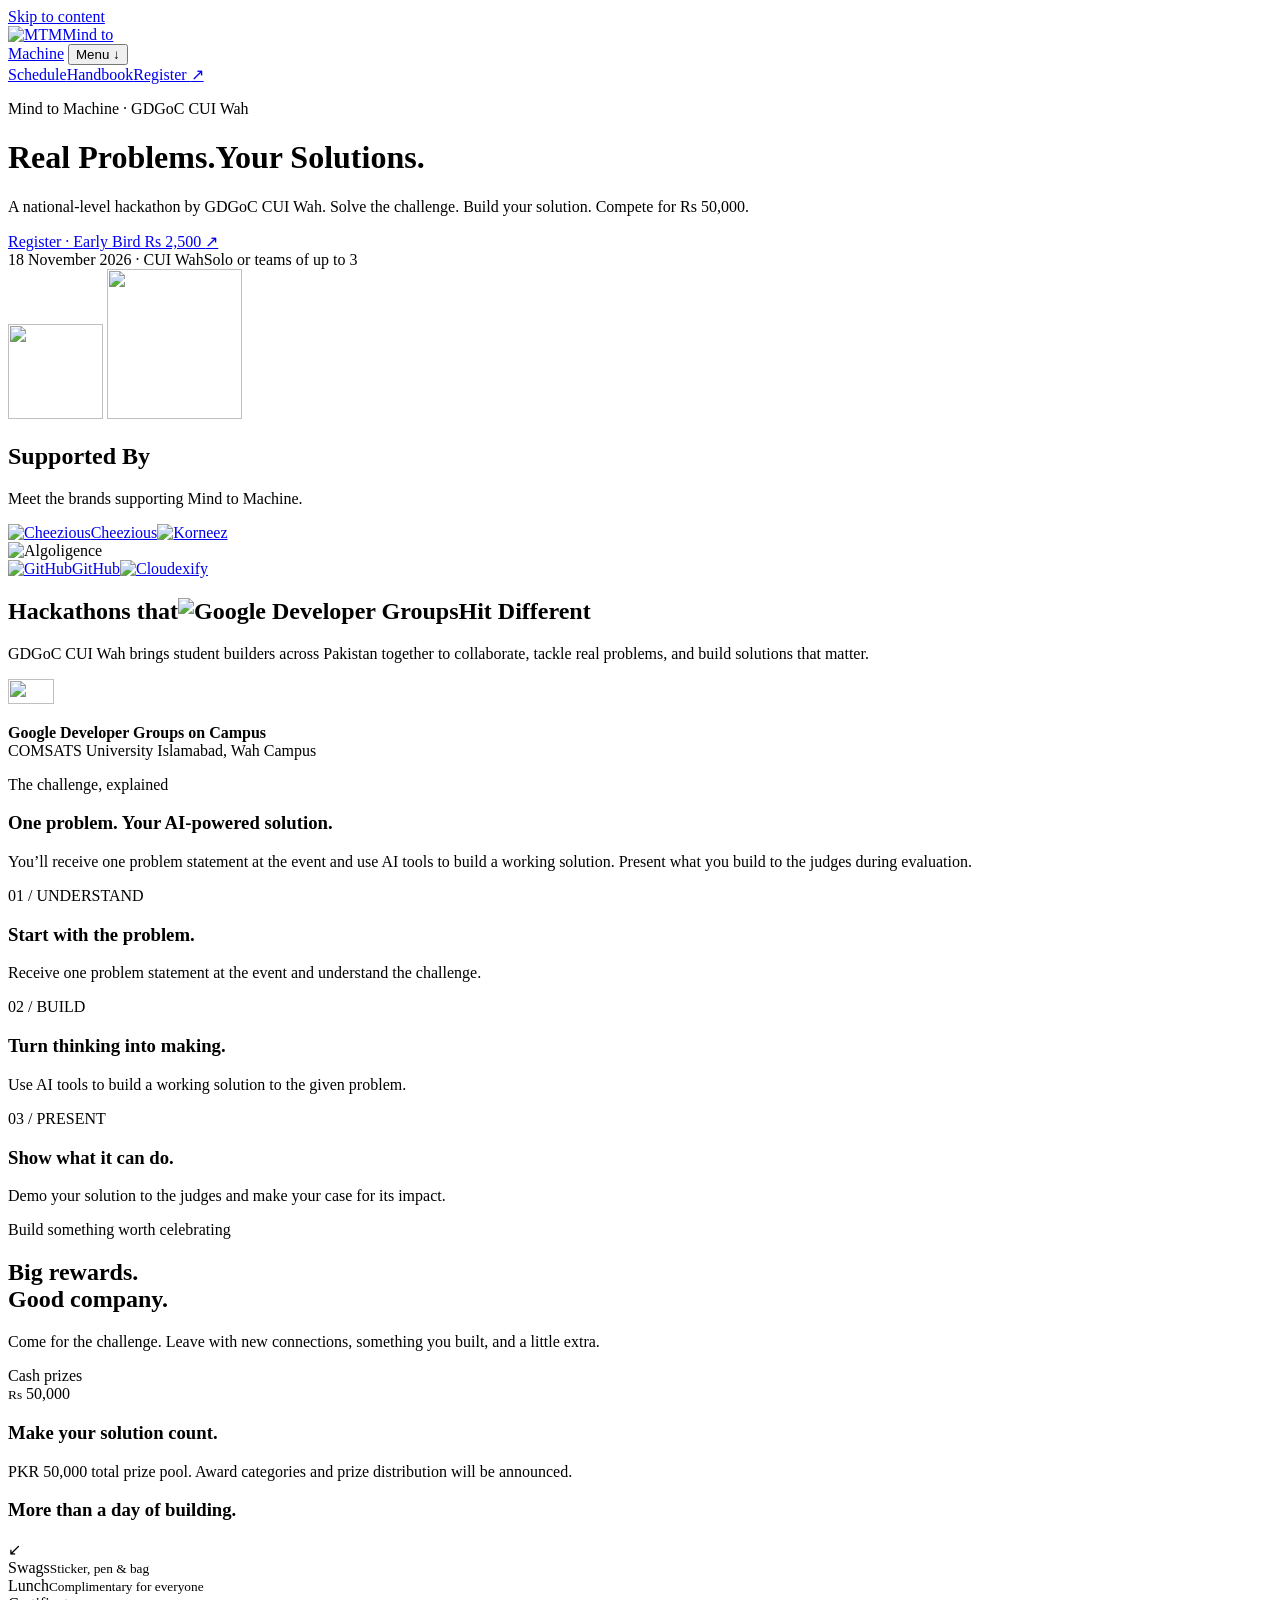
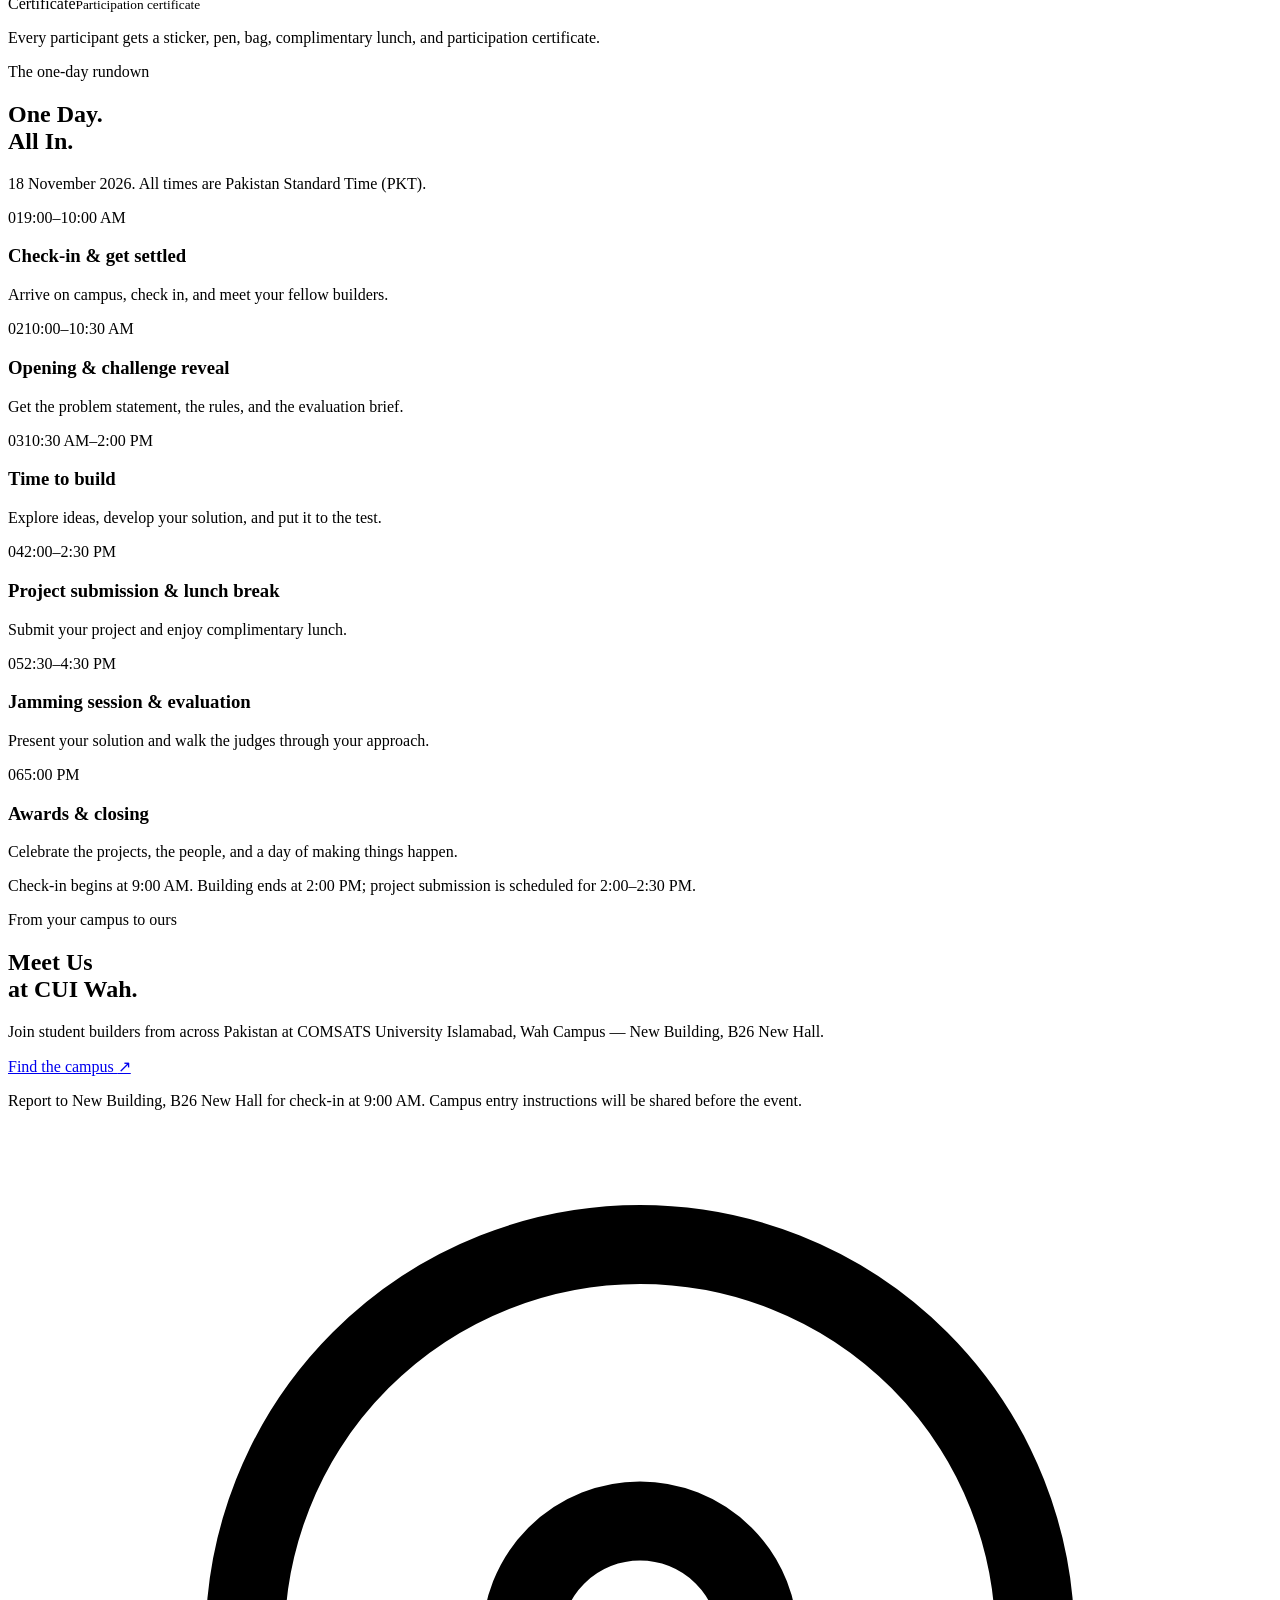
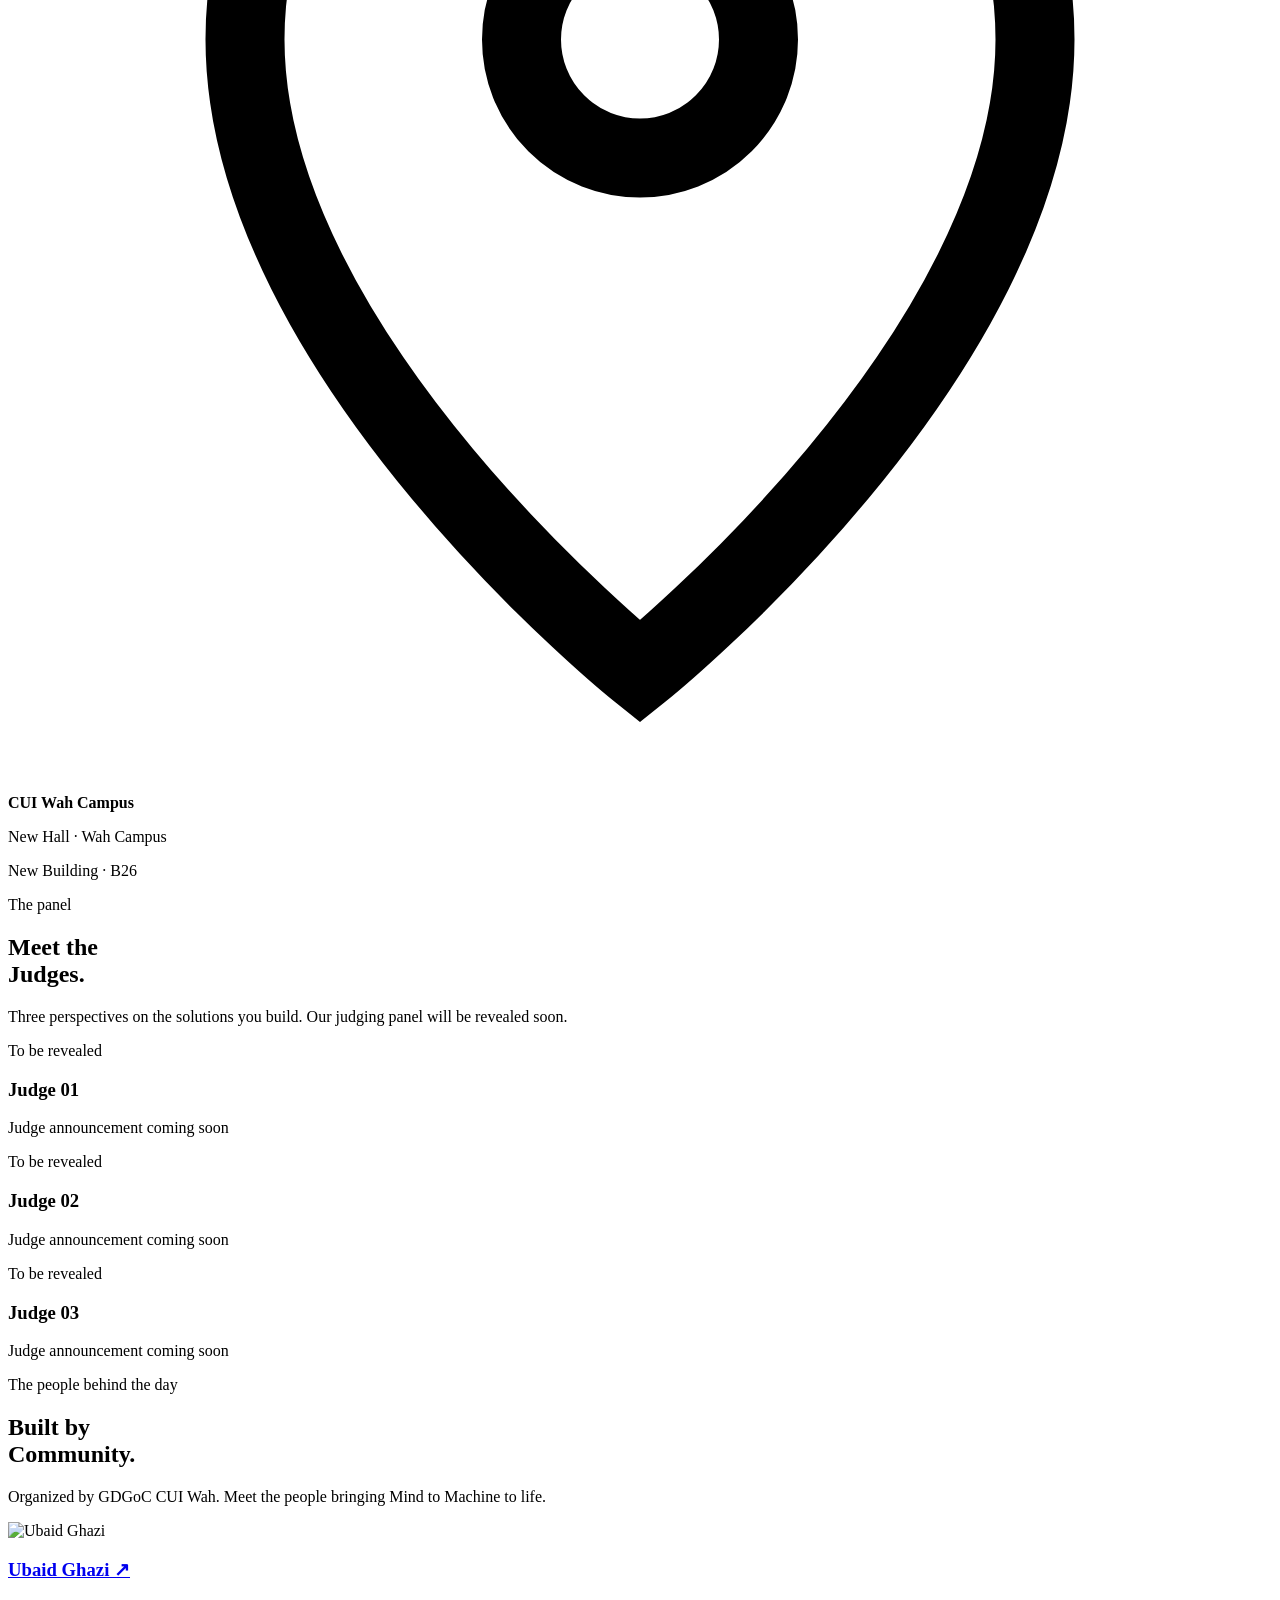
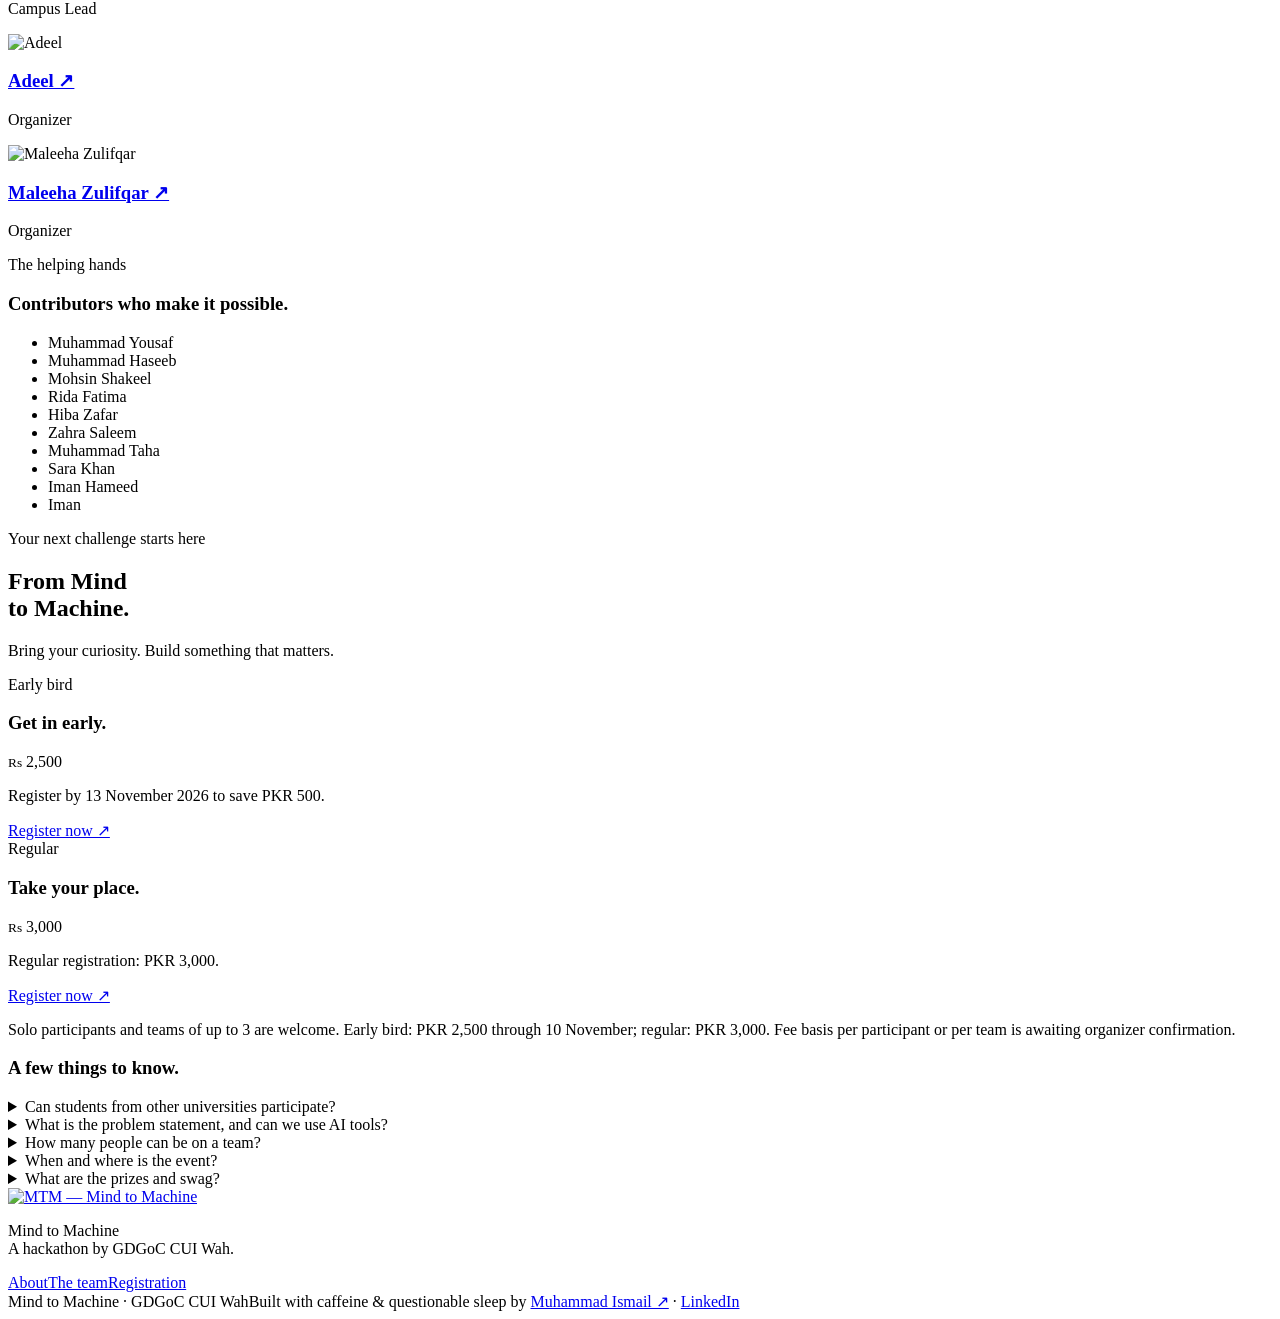
==== commit d621af96: "updated early bird discount date." ====
--- a/public/mtm/index.html
+++ b/public/mtm/index.html
@@ -1,488 +1,78 @@
 <!DOCTYPE html>
 
-<!-- This site was created in Webflow. https://webflow.com --><!-- Last Published: Sat Sep 21 2024 12:21:54 GMT+0000 (Coordinated Universal Time) --><html data-wf-domain="mtm.gdgoc.pk" data-wf-page="6462467c39036f3d5f2ad5bd" data-wf-site="6462467c39036f3d5f2ad5c3" lang="en"><head><meta charset="utf-8"/><base href="/mtm/"/><link rel="preload" href="css/anyoneevents.webflow.min.css" as="style"/><link rel="preload" href="css/dm-mono.css" as="style"/><link rel="preload" href="fonts/aFTU7PB1QTsUX8KYthqQBA.woff2" as="font" type="font/woff2" crossorigin="anonymous"/><link rel="preload" href="fonts/aFTR7PB1QTsUX8KYvrGyEYOtbQ.woff2" as="font" type="font/woff2" crossorigin="anonymous"/><link rel="preload" href="spline/scene.splinecode" as="fetch" crossorigin="anonymous"/><title>Man to Machine (MTM V2.0) — National-Level Hackathon</title><meta content="Man to Machine (MTM V2.0) is a premier national-level hackathon with Rs. 50,000 in cash prizes, inviting 35 teams from universities across Pakistan to build innovative software solutions." name="description"/><meta content="Man to Machine (MTM V2.0) — National-Level Hackathon" property="og:title"/><meta content="Man to Machine (MTM V2.0) is a premier national-level hackathon with Rs. 50,000 in cash prizes, inviting 35 teams from universities across Pakistan to build innovative software solutions." property="og:description"/><meta content="images/66e9d01708203de1b5a2ead0_OG%20Image.jpg" property="og:image"/><meta content="Man to Machine (MTM V2.0) — National-Level Hackathon" name="twitter:title"/><meta content="Man to Machine (MTM V2.0) is a premier national-level hackathon with Rs. 50,000 in cash prizes, inviting 35 teams from universities across Pakistan to build innovative software solutions." name="twitter:description"/><meta content="images/66e9d01708203de1b5a2ead0_OG%20Image.jpg" name="twitter:image"/><meta content="website" property="og:type"/><meta content="summary_large_image" name="twitter:card"/><meta content="width=device-width, initial-scale=1" name="viewport"/><meta content="Webflow" name="generator"/><link href="css/anyoneevents.webflow.min.css" rel="stylesheet" type="text/css"/>
-<link href="css/dm-mono.css" rel="stylesheet" type="text/css"/><style>@media (min-width:992px) {html.w-mod-js:not(.w-mod-ix) [data-w-id="6da5109f-bd57-0602-b67c-d64a2269d83c"] {border-color:rgb(255,255,255);}}</style><script type="text/javascript">!function(o,c){var n=c.documentElement,t=" w-mod-";n.className+=t+"js",("ontouchstart"in o||o.DocumentTouch&&c instanceof DocumentTouch)&&(n.className+=t+"touch")}(window,document);</script><link href="images/669184cc553c69c7f84be5cb_Favi-01_32px.png" rel="shortcut icon" type="image/x-icon"/><link href="images/66c660c0e42dc3db8dd96787_AO_Webclip.jpg" rel="apple-touch-icon"/><!-- Plausible Analytics -->
-<!-- Plausible analytics disabled -->
-<!-- FontFaceObserver JS -->
-<script defer="" src="js/fontfaceobserver.standalone.js"></script>
-<!-- FluidFontScaling -->
-<style>
-  html { font-size: 1.125rem; }
-  @media screen and (max-width:1920px) { html { font-size: calc(0.625rem + 0.41666666666666674vw); } }
-  @media screen and (max-width:1440px) { html { font-size: calc(0.4380853277835588rem + 0.6243496357960459vw); } }
-  @media screen and (max-width:479px) { html { font-size: calc(0.7494769874476988rem + 0.8368200836820083vw); } }
-</style>
-<style>
-      @media (max-width: 767px) {
-        .schedule-row {
-          grid-template-columns: 1fr !important;
-          gap: 0.5rem !important;
-        }
-      }
-    </style>
-<style id="custom_anim_fixes">
-      #text_animation .word, [data-a-split] .word {
-        display: inline-block !important;
-        white-space: nowrap !important;
-      }
-    </style></head><body class="body"><div class="page-wrapper"><div class="global-styles w-embed"><link href="https://assets.website-files.com" rel="preconnect"/>
-<style>
-
-/* Make text look crisper and more legible in all browsers */
-body {
-  -webkit-font-smoothing: antialiased;
-  -moz-osx-font-smoothing: grayscale;
-  font-smoothing: antialiased;
-  text-rendering: optimizeLegibility;
-}
-
-/* Focus state style for keyboard navigation for the focusable elements */
-*[tabindex]:focus-visible,
-  input[type="file"]:focus-visible {
-   outline: 0.125rem solid #4d65ff;
-   outline-offset: 0.125rem;
-}
-
-/* Get rid of top margin on first element in any rich text element */
-.w-richtext > :not(div):first-child, .w-richtext > div:first-child > :first-child {
-  margin-top: 0 !important;
-}
-
-/* Get rid of bottom margin on last element in any rich text element */
-.w-richtext>:last-child, .w-richtext ol li:last-child, .w-richtext ul li:last-child {
-	margin-bottom: 0 !important;
-}
-
-/* Prevent all click and hover interaction with an element */
-.pointer-events-off {
-	pointer-events: none;
-}
-
-/* Enables all click and hover interaction with an element */
-.pointer-events-on {
-  pointer-events: auto;
-}
-
-/* Create a class of .div-square which maintains a 1:1 dimension of a div */
-.div-square::after {
-	content: "";
-	display: block;
-	padding-bottom: 100%;
-}
-
-/* Make sure containers never lose their center alignment */
-.container-medium,.container-small, .container-large {
-	margin-right: auto !important;
-  margin-left: auto !important;
-}
-
-/* 
-Make the following elements inherit typography styles from the parent and not have hardcoded values. 
-Important: You will not be able to style for example "All Links" in Designer with this CSS applied.
-Uncomment this CSS to use it in the project. Leave this message for future hand-off.
-*/
-/*
-a,
-.w-input,
-.w-select,
-.w-tab-link,
-.w-nav-link,
-.w-dropdown-btn,
-.w-dropdown-toggle,
-.w-dropdown-link {
-  color: inherit;
-  text-decoration: inherit;
-  font-size: inherit;
-}
-*/
-
-/* Apply "..." after 3 lines of text */
-.text-style-3lines {
-	display: -webkit-box;
-	overflow: hidden;
-	-webkit-line-clamp: 3;
-	-webkit-box-orient: vertical;
-}
-
-/* Apply "..." after 2 lines of text */
-.text-style-2lines {
-	display: -webkit-box;
-	overflow: hidden;
-	-webkit-line-clamp: 2;
-	-webkit-box-orient: vertical;
-}
-
-/* Adds inline flex display */
-.display-inlineflex {
-  display: inline-flex;
-}
-
-/* These classes are never overwritten */
-.hide {
-  display: none !important;
-}
-
-@media screen and (max-width: 991px) {
-    .hide, .hide-tablet {
-        display: none !important;
-    }
-}
-  @media screen and (max-width: 767px) {
-    .hide-mobile-landscape{
-      display: none !important;
-    }
-}
-  @media screen and (max-width: 479px) {
-    .hide-mobile{
-      display: none !important;
-    }
-}
- 
-.margin-0 {
-  margin: 0rem !important;
-}
-  
-.padding-0 {
-  padding: 0rem !important;
-}
-
-.spacing-clean {
-padding: 0rem !important;
-margin: 0rem !important;
-}
-
-.margin-top {
-  margin-right: 0rem !important;
-  margin-bottom: 0rem !important;
-  margin-left: 0rem !important;
-}
-
-.padding-top {
-  padding-right: 0rem !important;
-  padding-bottom: 0rem !important;
-  padding-left: 0rem !important;
-}
-  
-.margin-right {
-  margin-top: 0rem !important;
-  margin-bottom: 0rem !important;
-  margin-left: 0rem !important;
-}
-
-.padding-right {
-  padding-top: 0rem !important;
-  padding-bottom: 0rem !important;
-  padding-left: 0rem !important;
-}
-
-.margin-bottom {
-  margin-top: 0rem !important;
-  margin-right: 0rem !important;
-  margin-left: 0rem !important;
-}
-
-.padding-bottom {
-  padding-top: 0rem !important;
-  padding-right: 0rem !important;
-  padding-left: 0rem !important;
-}
-
-.margin-left {
-  margin-top: 0rem !important;
-  margin-right: 0rem !important;
-  margin-bottom: 0rem !important;
-}
-  
-.padding-left {
-  padding-top: 0rem !important;
-  padding-right: 0rem !important;
-  padding-bottom: 0rem !important;
-}
-  
-.margin-horizontal {
-  margin-top: 0rem !important;
-  margin-bottom: 0rem !important;
-}
-
-.padding-horizontal {
-  padding-top: 0rem !important;
-  padding-bottom: 0rem !important;
-}
-
-.margin-vertical {
-  margin-right: 0rem !important;
-  margin-left: 0rem !important;
-}
-  
-.padding-vertical {
-  padding-right: 0rem !important;
-  padding-left: 0rem !important;
-}
-  
-textarea {
-  resize: vertical;
-}
-  
-select {
-  appearance: none !important;
-   -webkit-appearance: none !important;
-   -moz-appearance: none !important;
-  }
-</style></div><div class="rl_navbar3_component w-nav" data-animation="over-left" data-collapse="medium" data-duration="800" data-easing="ease-in-out-cubic" data-easing2="ease" data-w-id="bd6b9ffe-bdab-d734-7225-a6742598caf6" fs-scrolldisable-element="smart-nav" role="banner" style="-webkit-transform:translate3d(0, -85px, 0) scale3d(1, 1, 1) rotateX(0) rotateY(0) rotateZ(0) skew(0, 0);-moz-transform:translate3d(0, -85px, 0) scale3d(1, 1, 1) rotateX(0) rotateY(0) rotateZ(0) skew(0, 0);-ms-transform:translate3d(0, -85px, 0) scale3d(1, 1, 1) rotateX(0) rotateY(0) rotateZ(0) skew(0, 0);transform:translate3d(0, -85px, 0) scale3d(1, 1, 1) rotateX(0) rotateY(0) rotateZ(0) skew(0, 0)"><div class="rl_navbar3_container"><div class="rl_navbar3_menu-button w-nav-button" id="w-node-bd6b9ffe-bdab-d734-7225-a6742598caf8-5f2ad5bd"><div class="rl_menu-icon3"><div class="rl_menu-icon3_line-top"></div><div class="rl_menu-icon3_line-middle"></div></div></div><nav class="rl_navbar3_menu w-nav-menu" role="navigation"><a class="rl_navbar3_link w-nav-link" href="#Overview">About</a><a class="rl_navbar3_link w-nav-link" href="#Prizes">Prizes</a><a class="rl_navbar3_link w-nav-link" href="#Schedule">Schedule</a><a class="rl_navbar3_link w-nav-link" href="#Judges">Judges</a><a class="rl_navbar3_link w-nav-link" href="#Rules">Rules</a><a class="rl_navbar3_link w-nav-link" href="#Partners">Sponsors</a><a class="rl_navbar3_logo-link-menu w-nav-brand" href="#Header"><span style="font-family: 'DM Mono', monospace; font-size: 1.25rem; font-weight: 700; color: #fff;">MTM<span style="color: #1e4fff; font-weight: 300;">.V2</span></span></a><article class="fixed-bottom"><a class="button is-tertiary w-button" href="#Prizes" target="_blank">Register Now</a><div class="w-layout-grid nav_social-list"><a class="footer3_social-link text-color-white w-inline-block" href="https://www.instagram.com/gdgoccuiwah/" target="_blank"><div class="icon-embed-xsmall w-embed"><svg fill="none" height="100%" viewbox="0 0 24 24" width="100%" xmlns="http://www.w3.org/2000/svg">
-<path clip-rule="evenodd" d="M16 3H8C5.23858 3 3 5.23858 3 8V16C3 18.7614 5.23858 21 8 21H16C18.7614 21 21 18.7614 21 16V8C21 5.23858 18.7614 3 16 3ZM19.25 16C19.2445 17.7926 17.7926 19.2445 16 19.25H8C6.20735 19.2445 4.75549 17.7926 4.75 16V8C4.75549 6.20735 6.20735 4.75549 8 4.75H16C17.7926 4.75549 19.2445 6.20735 19.25 8V16ZM16.75 8.25C17.3023 8.25 17.75 7.80228 17.75 7.25C17.75 6.69772 17.3023 6.25 16.75 6.25C16.1977 6.25 15.75 6.69772 15.75 7.25C15.75 7.80228 16.1977 8.25 16.75 8.25ZM12 7.5C9.51472 7.5 7.5 9.51472 7.5 12C7.5 14.4853 9.51472 16.5 12 16.5C14.4853 16.5 16.5 14.4853 16.5 12C16.5027 10.8057 16.0294 9.65957 15.1849 8.81508C14.3404 7.97059 13.1943 7.49734 12 7.5ZM9.25 12C9.25 13.5188 10.4812 14.75 12 14.75C13.5188 14.75 14.75 13.5188 14.75 12C14.75 10.4812 13.5188 9.25 12 9.25C10.4812 9.25 9.25 10.4812 9.25 12Z" fill="CurrentColor" fill-rule="evenodd"></path>
-</svg></div></a><a class="footer3_social-link text-color-white w-inline-block" href="#"><div class="icon-embed-xsmall w-embed"><svg fill="none" height="100%" viewbox="0 0 24 24" width="100%" xmlns="http://www.w3.org/2000/svg">
-<path d="M17.1761 4H19.9362L13.9061 10.7774L21 20H15.4456L11.0951 14.4066L6.11723 20H3.35544L9.80517 12.7508L3 4H8.69545L12.6279 9.11262L17.1761 4ZM16.2073 18.3754H17.7368L7.86441 5.53928H6.2232L16.2073 18.3754Z" fill="CurrentColor"></path>
-</svg></div></a></div></article></nav><a class="rl_navbar3_logo-link w-nav-brand" href="#Header"><span class="text-color-white" style="font-family: 'DM Mono', monospace; font-size: 1.35rem; font-weight: 700; letter-spacing: -0.02em;">MTM<span style="color: #1e4fff; font-weight: 300;">.V2</span></span></a><div class="nav-right" id="w-node-_25c9142e-ec56-65b2-7673-351d4be4954b-5f2ad5bd"><div class="text-style-allcaps text-align-right hide-tablet">UNIVERSITIES ACROSS PAKISTAN<br/>OCTOBER 2026</div><div class="padding-left hide-mobile-landscape"></div><a class="button hide-desktop w-button" href="#Prizes" id="w-node-bd6b9ffe-bdab-d734-7225-a6742598cb14-5f2ad5bd" target="_blank">Register Now</a><a class="button hide-mobile-portrait w-button" data-w-id="a12f023f-897c-e181-5d00-406ce8ba51bc" href="#Prizes" target="_blank">Register Now</a></div><div class="rl_navbar3_menu-background" style="opacity:0"></div></div></div><main class="main-wrapper"><figure class="rl_section_header5" id="Header"><div class="rl-padding-global"><div class="rl-container-large"><div class="header5_component"><div class="header-subtext" data-w-id="80e86445-6a88-4cdd-92ee-2ec0b0cdf93c" style="opacity:0"><div class="theme-text"><div class="text-style-allcaps hide-mobile-portrait hide-mobile-landscape" style='letter-spacing: 0.1em; color: #aaadb0; font-family: "DM Mono", monospace;'>NATIONAL-LEVEL HACKATHON</div><div class="indent-text"><img alt="" class="indent hide-mobile-landscape hide-mobile-portrait" loading="lazy" src="images/66c0948352127360d3ddf391_Line-Break.svg"/><div class="text-style-allcaps hide-mobile-portrait hide-mobile-landscape" style='letter-spacing: 0.05em; color: #fff; font-family: "DM Mono", monospace;'>RS. 50,000 PRIZE POOL • SWAG &amp; LUNCH FOR ALL</div></div></div><div class="location-thumb"><div class="location-text"><div class="roundall-white"><div class="roundall-label"><div class="text-style-allcaps text-size-small">RS. 50,000 PRIZES</div></div></div><div class="padding-xxsmall"></div><div class="date-text"><div class="text-style-allcaps">35 TEAMS CAPACITY • 2–3 PER TEAM<br/>UNIVERSITIES ACROSS PAKISTAN</div></div></div><div class="padding-small"></div><a class="google-maps w-inline-block" href="https://maps.app.goo.gl/sz7u6SZuEq1Sm3Ei9" target="_blank"><img alt="Department offices co-working space" class="location-img" loading="lazy" src="images/6571f725ea7a77dafb63c285_Department%403x.webp"/></a></div></div><div class="hero-text" data-w-id="98e96209-aa4a-9f74-d02c-e1a844363958" style="opacity:0"><div class="roundall-white float"><div class="roundall-label"><div class="text-style-allcaps text-size-small">VERSION 2.0</div></div></div><h1 class="hero" style="text-transform: none !important; font-size: 14.4vw !important; line-height: 1 !important; letter-spacing: -0.04em !important; margin: 0.15em 0 !important; white-space: nowrap !important; max-width: 100%;">Man <span style="font-size: 0.6em; text-transform: lowercase !important; font-weight: 300; vertical-align: middle; margin: 0 0.12em; display: inline-block;">to</span> Machine</h1></div></div></div></div></figure><section class="section-overview" id="Overview"><div class="rl-padding-global"><div class="rl-container-large"><div class="rl-padding-section-large"><div class="rl_layout192_component"><div class="rl_layout192_content" id="w-node-d7db73aa-8970-700e-01ef-c9bf3068a0c9-5f2ad5bd"><h2 class="heading-2 text-color-white" data-a-delay=".1" data-a-duration=".8" data-a-each=".02" data-a-ease="slow.out" data-a-split="char" data-obs-m="10px" data-obs-once="true" data-obs-t=".1" id="text_animation" style="word-break: normal !important; overflow-wrap: break-word !important;">Developing <span class="strong" data-a-delay=".2" data-a-each=".02" data-a-split="char" data-obs-once="true">innovative</span>, <span class="strong" data-a-delay=".2" data-a-each=".02" data-a-split="char" data-obs-once="true">technology-driven</span> solutions with university talent from across <span class="strong" data-a-delay="0" data-a-each=".02" data-a-split="char" data-obs-once="true">Pakistan</span>.</h2></div></div><div class="padding-xxlarge"></div><div class="rl_header1_component" data-w-id="99752af4-f6a9-5dd4-cd38-1cff8ad7c996"><div class="padding-0"></div><div class="overview-body" id="w-node-_072d6c9c-69f2-23b3-824f-d7ed463171fc-5f2ad5bd"><h2 class="heading-style-h5 text-color-white" data-w-id="35ae3335-0f73-8cb0-faf4-6c8f59756327" style="opacity:0;-webkit-transform:translate3d(0, 20px, 0) scale3d(1, 1, 1) rotateX(0) rotateY(0) rotateZ(0) skew(0, 0);-moz-transform:translate3d(0, 20px, 0) scale3d(1, 1, 1) rotateX(0) rotateY(0) rotateZ(0) skew(0, 0);-ms-transform:translate3d(0, 20px, 0) scale3d(1, 1, 1) rotateX(0) rotateY(0) rotateZ(0) skew(0, 0);transform:translate3d(0, 20px, 0) scale3d(1, 1, 1) rotateX(0) rotateY(0) rotateZ(0) skew(0, 0)">MTM V2 is a premier national-level hackathon inviting students from universities across Pakistan to develop innovative, technology-driven solutions.<br/><br/>Selected teams will compete across an intensive 1-day sprint with direct jury evaluation, cash awards, complimentary catered lunch, and exclusive swag packs for every participant.<br/><br/></h2><div class="padding-medium"></div><a class="button hide-desktop w-button" href="#Prizes" target="_blank">View Prizes &amp; Perks</a><a class="button is-icon hide-mobile-portrait w-inline-block" data-w-id="2b4547a0-9955-b8da-532d-d879a98f06b5" href="#Prizes" style="opacity:0;-webkit-transform:translate3d(0, 20px, 0) scale3d(1, 1, 1) rotateX(0) rotateY(0) rotateZ(0) skew(0, 0);-moz-transform:translate3d(0, 20px, 0) scale3d(1, 1, 1) rotateX(0) rotateY(0) rotateZ(0) skew(0, 0);-ms-transform:translate3d(0, 20px, 0) scale3d(1, 1, 1) rotateX(0) rotateY(0) rotateZ(0) skew(0, 0);transform:translate3d(0, 20px, 0) scale3d(1, 1, 1) rotateX(0) rotateY(0) rotateZ(0) skew(0, 0)" target="_blank"><div>View Prizes &amp; Perks</div><div class="icon-1x1-small icon-height-small w-embed" style="opacity:1;width:10px;-webkit-transform:translate3d(0px, 0, 0) scale3d(1, 1, 1) rotateX(0) rotateY(0) rotateZ(0) skew(0, 0);-moz-transform:translate3d(0px, 0, 0) scale3d(1, 1, 1) rotateX(0) rotateY(0) rotateZ(0) skew(0, 0);-ms-transform:translate3d(0px, 0, 0) scale3d(1, 1, 1) rotateX(0) rotateY(0) rotateZ(0) skew(0, 0);transform:translate3d(0px, 0, 0) scale3d(1, 1, 1) rotateX(0) rotateY(0) rotateZ(0) skew(0, 0)"><svg fill="currentColor" height="8" viewbox="0 0 8 8" width="8" xmlns="http://www.w3.org/2000/svg">
-<path clip-rule="evenodd" d="M5.79293 1.5H1.00004V0.5H7.50004V7H6.50004V2.20711L1.35359 7.35355L0.646484 6.64645L5.79293 1.5Z" fill="white" fill-rule="evenodd"></path>
-</svg></div></a></div></div></div></div></div></section><section class="section-prizes" id="Prizes" style="position: relative; z-index: 2; padding: 6rem 0; background: transparent; border-top: 1px solid rgba(255, 255, 255, 0.08); border-bottom: 1px solid rgba(255, 255, 255, 0.08);">
-<div class="rl-padding-global">
-<div class="rl-container-large">
-<!-- Section Header -->
-<div style="display: flex; flex-direction: column; gap: 0.75rem; margin-bottom: 3.5rem; text-align: center; align-items: center;">
-<h2 class="heading text-color-white" style="margin: 0.25rem 0 0 0; font-size: clamp(2.25rem, 3.8vw, 3rem); letter-spacing: -0.02em;">Registration &amp; Prizes</h2>
-<p class="text-color-grey" style="font-family: 'DM Mono', monospace; font-size: 0.95rem; margin: 0; color: #aaadb0; max-width: 620px;">
-          National-level cash prizes, official swag, complimentary lunch, and credentials for every team.
-        </p>
+<html lang="en">
+<head>
+<meta charset="utf-8"/><meta content="width=device-width,initial-scale=1" name="viewport"/>
+<title>Mind to Machine — GDGoC CUI Wah Hackathon</title>
+<meta content="Mind to Machine: a national-level hackathon by GDGoC CUI Wah. Solve real problems, build your solution, and compete for Rs 50,000 in cash prizes." name="description"/>
+<meta content="#e7ff56" name="theme-color"/>
+<link href="/mtm/assets/mtm-logo.svg?v=2" rel="icon" type="image/svg+xml"/>
+<link href="/mtm/site/style.css" rel="stylesheet"/><script defer="" src="/mtm/assets/cdn.jsdelivr.net/bf5b26673eeed42ba8e7.js"></script><script defer="" src="/mtm/assets/cdn.jsdelivr.net/8275e947aa32ef1d03bb.js"></script><script defer="" src="/mtm/site/scramble-text.js"></script><script defer="" src="/mtm/site/site.js"></script>
+</head>
+<body>
+<a class="skip" href="#main">Skip to content</a>
+<div class="nav-shell"><nav aria-label="Main navigation" class="nav wrap">
+<a aria-label="Mind to Machine home" class="brand" href="#"><img alt="MTM" height="24" src="/mtm/assets/mtm-logo.svg?v=2" width="74"/><span class="brand-label">Mind to<br/>Machine</span></a>
+<button aria-controls="navigation" aria-expanded="false" class="menu-toggle">Menu <span aria-hidden="true">↓</span></button>
+<div class="nav-links" id="navigation"><a href="#schedule">Schedule</a><a href="/mtm/handbook">Handbook</a><a class="btn dark" href="#register">Register <span aria-hidden="true">↗</span></a></div>
+</nav></div>
+<main id="main">
+<header class="hero">
+<div class="wrap">
+<p class="eyebrow">Mind to Machine · GDGoC CUI Wah</p>
+<h1>Real Problems.<span class="pixel">Your Solutions.</span></h1>
+<p class="hero-description">A national-level hackathon by GDGoC CUI Wah. Solve the challenge. Build your solution. Compete for Rs 50,000.</p>
+<a class="btn dark" href="#register">Register · Early Bird Rs 2,500 <span aria-hidden="true" class="arrow">↗</span></a>
+<div class="hero-meta"><span>18 November 2026 · CUI Wah</span><span>Solo or teams of up to 3</span></div>
 </div>
-<!-- 3 Glassmorphic Cards (No inner tiles) -->
-<div style="display: grid; grid-template-columns: repeat(auto-fit, minmax(320px, 1fr)); gap: 2rem; width: 100%;">
-<!-- Card 1: Registration -->
-<div style="background: rgba(255, 255, 255, 0.06); backdrop-filter: blur(28px); -webkit-backdrop-filter: blur(28px); border: 1px solid rgba(255, 255, 255, 0.18); border-top: 1px solid rgba(255, 255, 255, 0.38); border-radius: 20px; padding: 2.5rem 2rem; display: flex; flex-direction: column; justify-content: space-between; box-shadow: 0 20px 50px rgba(0, 0, 0, 0.4), inset 0 1px 0 rgba(255, 255, 255, 0.3);">
-<div>
-<div style="display: flex; justify-content: space-between; align-items: center; margin-bottom: 1.25rem;">
-<span style="font-family: 'DM Mono', monospace; color: #1e4fff; font-size: 0.85rem; font-weight: 700; letter-spacing: 0.08em; text-transform: uppercase;">REGISTRATION</span>
-<span style="font-family: 'DM Mono', monospace; font-size: 0.75rem; font-weight: 600; color: #ffffff; background: rgba(255, 255, 255, 0.1); border: 1px solid rgba(255, 255, 255, 0.2); border-radius: 20px; padding: 3px 12px;">35 TEAMS MAX</span>
-</div>
-<h3 style="font-size: 1.6rem; font-weight: 700; color: #ffffff; font-family: 'DM Mono', monospace; margin: 0 0 0.25rem 0;">Team Ticket</h3>
-<div style="color: #94a3b8; font-size: 0.9rem; font-family: 'DM Mono', monospace; margin-bottom: 2.25rem;">Team of 2–3 participants</div>
-<!-- Early Bird Row (clean, no tile) -->
-<div style="border-bottom: 1px dashed rgba(255, 255, 255, 0.15); padding-bottom: 1.25rem; margin-bottom: 1.25rem;">
-<div style="display: flex; justify-content: space-between; align-items: baseline;">
-<div>
-<div style="color: #ffffff; font-weight: 600; font-size: 1.05rem;">Early Bird</div>
-<div style="color: #1e4fff; font-size: 0.85rem; font-family: 'DM Mono', monospace; font-weight: 600; margin-top: 0.25rem;">25 Oct – 1 Nov</div>
-</div>
-<div style="font-family: 'DM Mono', monospace; font-weight: 800; font-size: 1.65rem; color: #1e4fff;">Rs. 1,500</div>
-</div>
-</div>
-<!-- Regular Row (clean, no tile) -->
-<div>
-<div style="display: flex; justify-content: space-between; align-items: baseline;">
-<div>
-<div style="color: #ffffff; font-weight: 600; font-size: 1.05rem;">Regular</div>
-<div style="color: #94a3b8; font-size: 0.85rem; font-family: 'DM Mono', monospace; margin-top: 0.25rem;">after 1 Nov midnight</div>
-</div>
-<div style="font-family: 'DM Mono', monospace; font-weight: 800; font-size: 1.65rem; color: #ffffff;">Rs. 2,000</div>
-</div>
-</div>
-</div>
-</div>
-<!-- Card 2: Cash Awards (Featured Glass) -->
-<div style="background: rgba(30, 79, 255, 0.08); backdrop-filter: blur(28px); -webkit-backdrop-filter: blur(28px); border: 1px solid rgba(30, 79, 255, 0.4); border-top: 1px solid rgba(120, 170, 255, 0.6); border-radius: 20px; padding: 2.5rem 2rem; display: flex; flex-direction: column; justify-content: space-between; box-shadow: 0 20px 50px rgba(0, 0, 0, 0.4), 0 0 30px rgba(30, 79, 255, 0.15), inset 0 1px 0 rgba(255, 255, 255, 0.35);">
-<div>
-<div style="display: flex; justify-content: space-between; align-items: center; margin-bottom: 1.25rem;">
-<span style="font-family: 'DM Mono', monospace; color: #1e4fff; font-size: 0.85rem; font-weight: 700; letter-spacing: 0.08em; text-transform: uppercase;">PRIZE POOL</span>
-<span style="font-family: 'DM Mono', monospace; font-size: 0.75rem; font-weight: 700; color: #ffffff; background: #1e4fff; border-radius: 20px; padding: 3px 12px;">TOTAL RS. 50,000</span>
-</div>
-<h3 style="font-size: 1.6rem; font-weight: 700; color: #ffffff; font-family: 'DM Mono', monospace; margin: 0 0 0.25rem 0;">Cash Awards</h3>
-<div style="color: #94a3b8; font-size: 0.9rem; font-family: 'DM Mono', monospace; margin-bottom: 2.25rem;">Disbursed directly upon jury evaluation</div>
-<!-- 1st Place (Winner) -->
-<div style="border-bottom: 1px dashed rgba(255, 255, 255, 0.15); padding-bottom: 1rem; margin-bottom: 1rem;">
-<div style="display: flex; justify-content: space-between; align-items: baseline;">
-<div>
-<div style="color: #ffffff; font-weight: 700; font-size: 1.05rem;">Winner</div>
-
-</div>
-<div style="font-family: 'DM Mono', monospace; font-weight: 800; font-size: 1.55rem; color: #ffffff;">Rs. 30,000</div>
-</div>
-</div>
-<!-- 2nd Place -->
-<div style="border-bottom: 1px dashed rgba(255, 255, 255, 0.15); padding-bottom: 1rem; margin-bottom: 1rem;">
-<div style="display: flex; justify-content: space-between; align-items: baseline;">
-<div>
-<div style="color: #e2e8f0; font-weight: 600; font-size: 1rem;">1st Runner Up</div>
-
-</div>
-<div style="font-family: 'DM Mono', monospace; font-weight: 700; font-size: 1.35rem; color: #1e4fff;">Rs. 12,000</div>
-</div>
-</div>
-<!-- 3rd Place -->
-<div>
-<div style="display: flex; justify-content: space-between; align-items: baseline;">
-<div>
-<div style="color: #cbd5e1; font-weight: 600; font-size: 1rem;">2nd Runner Up</div>
-
-</div>
-<div style="font-family: 'DM Mono', monospace; font-weight: 700; font-size: 1.35rem; color: #cbd5e1;">Rs. 8,000</div>
-</div>
-</div>
-</div>
-</div>
-<!-- Card 3: Perks & Swags -->
-<div style="background: rgba(255, 255, 255, 0.06); backdrop-filter: blur(28px); -webkit-backdrop-filter: blur(28px); border: 1px solid rgba(255, 255, 255, 0.18); border-top: 1px solid rgba(255, 255, 255, 0.38); border-radius: 20px; padding: 2.5rem 2rem; display: flex; flex-direction: column; justify-content: space-between; box-shadow: 0 20px 50px rgba(0, 0, 0, 0.4), inset 0 1px 0 rgba(255, 255, 255, 0.3);">
-<div>
-<div style="display: flex; justify-content: space-between; align-items: center; margin-bottom: 1.25rem;">
-<span style="font-family: 'DM Mono', monospace; color: #1e4fff; font-size: 0.85rem; font-weight: 700; letter-spacing: 0.08em; text-transform: uppercase;">PERKS &amp; SWAGS</span>
-<span style="font-family: 'DM Mono', monospace; font-size: 0.75rem; font-weight: 600; color: #ffffff; background: rgba(255, 255, 255, 0.1); border: 1px solid rgba(255, 255, 255, 0.2); border-radius: 20px; padding: 3px 12px;">INCLUDED FOR ALL</span>
-</div>
-<h3 style="font-size: 1.6rem; font-weight: 700; color: #ffffff; font-family: 'DM Mono', monospace; margin: 0 0 0.25rem 0;">Participant Perks</h3>
-<div style="color: #94a3b8; font-size: 0.9rem; font-family: 'DM Mono', monospace; margin-bottom: 2.25rem;">Provided to every verified attendee</div>
-<!-- Inclusions Rows (clean, no tiles) -->
-<div style="border-bottom: 1px dashed rgba(255, 255, 255, 0.15); padding-bottom: 1rem; margin-bottom: 1rem;">
-<div style="display: flex; justify-content: space-between; align-items: baseline;">
-<div>
-<div style="color: #ffffff; font-weight: 600; font-size: 1.05rem;">Official Swag</div>
-<div style="color: #94a3b8; font-size: 0.8rem; font-family: 'DM Mono', monospace; margin-top: 0.2rem;">Exclusive Stickers &amp; Plushies</div>
-</div>
-
-</div>
-</div>
-<div style="border-bottom: 1px dashed rgba(255, 255, 255, 0.15); padding-bottom: 1rem; margin-bottom: 1rem;">
-<div style="display: flex; justify-content: space-between; align-items: baseline;">
-<div>
-<div style="color: #ffffff; font-weight: 600; font-size: 1.05rem;">Catered Lunch</div>
-<div style="color: #94a3b8; font-size: 0.8rem; font-family: 'DM Mono', monospace; margin-top: 0.2rem;">Fresh Meal &amp; Refreshments</div>
-</div>
-
-</div>
-</div>
-<div>
-<div style="display: flex; justify-content: space-between; align-items: baseline;">
-<div>
-<div style="color: #ffffff; font-weight: 600; font-size: 1.05rem;">Credentials</div>
-<div style="color: #94a3b8; font-size: 0.8rem; font-family: 'DM Mono', monospace; margin-top: 0.2rem;">Official E-Certificate</div>
-</div>
-
-</div>
-</div>
-</div>
-</div>
-</div>
-</div>
-</div>
-</section><section class="section-schedule" id="Schedule" style="position: relative; z-index: 2; padding: 5rem 0; border-top: 0.5px solid #222; border-bottom: 0.5px solid #222; background: #040404;">
-<div class="rl-padding-global">
-<div class="rl-container-large">
-<div style="display: flex; flex-direction: column; gap: 1rem; margin-bottom: 3rem;">
-<div class="roundall-white" style="width: fit-content;">
-<div class="roundall-label">
-<div class="bulletpoint"></div>
-<div class="text-style-allcaps text-size-small">Event Plan</div>
-</div>
-</div>
-<div class="padding-xsmall"></div>
-<h2 class="heading text-color-white" style="margin: 0;">Event Schedule</h2>
-<p class="text-color-grey" style="font-family: 'DM Mono', monospace; font-size: 0.95rem; margin: 0; color: #848484;">
-          Intensive 1-day national hackathon itinerary from registration through project evaluation and awards.
-        </p>
-</div>
-<div class="schedule-timeline" style="display: flex; flex-direction: column; width: 100%;">
-<div class="schedule-row" style="display: grid; grid-template-columns: 240px 1fr; border-top: 0.5px solid #333; padding: 1.5rem 0; align-items: start; gap: 2rem;">
-<div style="font-family: 'DM Mono', monospace; font-size: 1.05rem; color: #1e4fff; font-weight: 500;">9:30 – 10:00 AM</div>
-<div>
-<div class="heading-style-h5 text-color-white" style="font-size: 1.35rem; margin-bottom: 0.25rem;">Registration</div>
-<div class="text-color-grey" style="font-size: 0.95rem; color: #aaadb0;">Participant check-in, attendance verification, and badge distribution.</div>
-</div>
-</div>
-<div class="schedule-row" style="display: grid; grid-template-columns: 240px 1fr; border-top: 0.5px solid #222; padding: 1.5rem 0; align-items: start; gap: 2rem;">
-<div style="font-family: 'DM Mono', monospace; font-size: 1.05rem; color: #1e4fff; font-weight: 500;">10:00 – 10:15 AM</div>
-<div>
-<div class="heading-style-h5 text-color-white" style="font-size: 1.35rem; margin-bottom: 0.25rem;">Opening Session</div>
-<div class="text-color-grey" style="font-size: 0.95rem; color: #aaadb0;">Welcome address, event briefing, competition ground rules, and logistics announcement.</div>
-</div>
-</div>
-<div class="schedule-row" style="display: grid; grid-template-columns: 240px 1fr; border-top: 0.5px solid #222; padding: 1.5rem 0; align-items: start; gap: 2rem;">
-<div style="font-family: 'DM Mono', monospace; font-size: 1.05rem; color: #1e4fff; font-weight: 500;">10:15 – 10:30 AM</div>
-<div>
-<div class="heading-style-h5 text-color-white" style="font-size: 1.35rem; margin-bottom: 0.25rem;">Theme Reveal</div>
-<div class="text-color-grey" style="font-size: 0.95rem; color: #aaadb0;">Official unveiling of hackathon problem statements, technical domains, and project guidelines.</div>
-</div>
-</div>
-<div class="schedule-row" style="display: grid; grid-template-columns: 240px 1fr; border-top: 0.5px solid #222; padding: 1.5rem 0; align-items: start; gap: 2rem;">
-<div style="font-family: 'DM Mono', monospace; font-size: 1.05rem; color: #1e4fff; font-weight: 500;">10:30 AM – 2:00 PM</div>
-<div>
-<div class="heading-style-h5 text-color-white" style="font-size: 1.35rem; margin-bottom: 0.25rem;">Project Building</div>
-<div class="text-color-grey" style="font-size: 0.95rem; color: #aaadb0;">Intensive development sprint: system architecture, UI/UX design, core logic coding, and API integration.</div>
-</div>
-</div>
-<div class="schedule-row" style="display: grid; grid-template-columns: 240px 1fr; border-top: 0.5px solid #222; padding: 1.5rem 0; align-items: start; gap: 2rem;">
-<div style="font-family: 'DM Mono', monospace; font-size: 1.05rem; color: #1e4fff; font-weight: 500;">2:00 – 2:30 PM</div>
-<div>
-<div class="heading-style-h5 text-color-white" style="font-size: 1.35rem; margin-bottom: 0.25rem;">Lunch Break</div>
-<div class="text-color-grey" style="font-size: 0.95rem; color: #aaadb0;">Meal distribution by the Registration Team and participant rest recess.</div>
-</div>
-</div>
-<div class="schedule-row" style="display: grid; grid-template-columns: 240px 1fr; border-top: 0.5px solid #222; padding: 1.5rem 0; align-items: start; gap: 2rem;">
-<div style="font-family: 'DM Mono', monospace; font-size: 1.05rem; color: #1e4fff; font-weight: 500;">2:35 – 3:00 PM</div>
-<div>
-<div class="heading-style-h5 text-color-white" style="font-size: 1.35rem; margin-bottom: 0.25rem;">Jamming Session</div>
-<div class="text-color-grey" style="font-size: 0.95rem; color: #aaadb0;">Informal team collaboration sync, mentor Q&amp;A, and live pitch deck refinement.</div>
-</div>
-</div>
-<div class="schedule-row" style="display: grid; grid-template-columns: 240px 1fr; border-top: 0.5px solid #222; padding: 1.5rem 0; align-items: start; gap: 2rem;">
-<div style="font-family: 'DM Mono', monospace; font-size: 1.05rem; color: #1e4fff; font-weight: 500;">3:10 – 4:40 PM</div>
-<div>
-<div class="heading-style-h5 text-color-white" style="font-size: 1.35rem; margin-bottom: 0.25rem;">Project Evaluation</div>
-<div class="text-color-grey" style="font-size: 0.95rem; color: #aaadb0;">Live project demonstrations, technical code inspection, and rigorous evaluation by the judging panel.</div>
-</div>
-</div>
-<div class="schedule-row" style="display: grid; grid-template-columns: 240px 1fr; border-top: 0.5px solid #222; border-bottom: 0.5px solid #333; padding: 1.5rem 0; align-items: start; gap: 2rem;">
-<div style="font-family: 'DM Mono', monospace; font-size: 1.05rem; color: #1e4fff; font-weight: 500;">4:50 PM onwards</div>
-<div>
-<div class="heading-style-h5 text-color-white" style="font-size: 1.35rem; margin-bottom: 0.25rem;">Results &amp; Closing Ceremony</div>
-<div class="text-color-grey" style="font-size: 0.95rem; color: #aaadb0;">Official announcement of winning teams, distribution of awards and certificates, and closing remarks.</div>
-</div>
-</div>
-</div>
-</div>
-</section><section class="section-ourspeakers" id="Judges"><div class="rl-padding-global"><div class="rl-container-large"><div class="rl-padding-section-large"><h1 class="heading text-color-white text-align-center" data-a-delay=".1" data-a-duration="1.0" data-a-each=".02" data-a-ease="slow.out" data-a-split="char" data-obs-m="0px" data-obs-once="true" data-obs-t=".1">Our Judges</h1></div><div class="rl-padding-section-medium"><div class="speaker-list-component"><div class="speaker-list-item" data-w-id="9f8182e6-a987-46e2-d429-a2de4763b47a"><div class="speaker-name"><div class="heading-3 text-color-white" data-a-split="line" data-obs-once="true">Abdul Rehman</div><div class="padding-xxsmall"></div><div class="roundall-white" data-w-id="1292fc01-510c-6984-3474-e1e55e28bd98" style="opacity:0;-webkit-transform:translate3d(0, 16px, 0) scale3d(1, 1, 1) rotateX(0) rotateY(0) rotateZ(0) skew(0, 0);-moz-transform:translate3d(0, 16px, 0) scale3d(1, 1, 1) rotateX(0) rotateY(0) rotateZ(0) skew(0, 0);-ms-transform:translate3d(0, 16px, 0) scale3d(1, 1, 1) rotateX(0) rotateY(0) rotateZ(0) skew(0, 0);transform:translate3d(0, 16px, 0) scale3d(1, 1, 1) rotateX(0) rotateY(0) rotateZ(0) skew(0, 0)"><div class="roundall-label"><div class="bulletpoint" style="background-color: #5346C9;"></div><div class="text-style-allcaps">Judge</div></div></div></div><p class="heading-style-h6 text-color-white" data-w-id="9f8182e6-a987-46e2-d429-a2de4763b47e" style="opacity:0;-webkit-transform:translate3d(0, 20px, 0) scale3d(1, 1, 1) rotateX(0) rotateY(0) rotateZ(0) skew(0, 0);-moz-transform:translate3d(0, 20px, 0) scale3d(1, 1, 1) rotateX(0) rotateY(0) rotateZ(0) skew(0, 0);-ms-transform:translate3d(0, 20px, 0) scale3d(1, 1, 1) rotateX(0) rotateY(0) rotateZ(0) skew(0, 0);transform:translate3d(0, 20px, 0) scale3d(1, 1, 1) rotateX(0) rotateY(0) rotateZ(0) skew(0, 0)">Technical Lead &amp; Systems Engineer. Evaluating core software architecture, backend robustness, algorithmic complexity, and production readiness.</p><div class="cta38_link-image-wrapper pointer-events-off"><img alt="Abdul Rehman" class="cta38_link-image" loading="lazy" decoding="async" sizes="100vw" src="images/people/Abdul_Raheem_speaker.jpg"/></div></div><div class="cta38_hover-css w-embed"><style>
-
-/* Prevents hover states from being used on Tablet & Mobile */
-@media only screen and (min-width: 992px) {
-
-/* Makes all text inside component black. 
-Change the color of the text here, instead of on Webflow for this to work */
-.cta38_component a {
-	color: #000000;
-}
-
-/* Makes all text inside component grey on hover.
-Change the color of the text here, instead of on Webflow for this to work */
-.cta38_component:hover a {
-	color: #c4c4c4;
-}
-
-/* Makes text inside link block black on hover.
-Change the color of the text here, instead of on Webflow for this to work */
-.cta38_component:hover a:hover {
-	color: #000000;
-}
-
-}
-
-</style></div></div><div class="padding-xxlarge"></div></div></div></div></section><section class="section-why" id="Rules"><div class="rl-padding-global"><div class="rl-container-large"><div class="rl-padding-section-large"><div class="rl_header1_component"><div class="padding-section-small"><h1 class="heading-4 is-white text-style-allcaps" data-a-split="line" data-obs-once="true">Hackathon<br/><span class="text-weight-bold padding-left" data-a-split="line" data-obs-once="true">Rules &amp; FAQ</span></h1></div><div class="padding-section-small" id="w-node-a78dadcf-dec9-4813-d625-87bcf9e4ab7b-5f2ad5bd"><h2 class="heading-style-h6 text-color-white" data-w-id="a78dadcf-dec9-4813-d625-87bcf9e4ab7c" style="opacity:0;-webkit-transform:translate3d(0, 20px, 0) scale3d(1, 1, 1) rotateX(0) rotateY(0) rotateZ(0) skew(0, 0);-moz-transform:translate3d(0, 20px, 0) scale3d(1, 1, 1) rotateX(0) rotateY(0) rotateZ(0) skew(0, 0);-ms-transform:translate3d(0, 20px, 0) scale3d(1, 1, 1) rotateX(0) rotateY(0) rotateZ(0) skew(0, 0);transform:translate3d(0, 20px, 0) scale3d(1, 1, 1) rotateX(0) rotateY(0) rotateZ(0) skew(0, 0)"><ul class="list" style="display: flex; flex-direction: column; gap: 1.25rem; list-style-type: disc; padding-left: 1.5rem; margin: 0.5rem 0 0 0;"><li style="color: #aaadb0; font-size: 1rem; line-height: 1.6; padding-left: 0.25rem;">Each team must consist of 2 to 3 members enrolled in a recognized university in Pakistan. Maximum capacity is capped at 35 teams.</li><li style="color: #aaadb0; font-size: 1rem; line-height: 1.6; padding-left: 0.25rem;">All registered members must be physically present for morning check-in (9:30 AM), project development, and afternoon jury demos.</li><li style="color: #aaadb0; font-size: 1rem; line-height: 1.6; padding-left: 0.25rem;">All project prototypes, code, and architectures must be authored during the hackathon. Substantially pre-built projects or plagiarism will result in disqualification.</li><li style="color: #aaadb0; font-size: 1rem; line-height: 1.6; padding-left: 0.25rem;">AI assistance and open-source frameworks are permitted for development, but the team must write, understand, and defend their core application logic.</li><li style="color: #aaadb0; font-size: 1rem; line-height: 1.6; padding-left: 0.25rem;">Submissions are evaluated live on innovation, technical execution, practical problem solving, working demo quality, and presentation clarity.</li></ul></h2></div><div class="padding-section-small"><h1 class="heading-4 is-white text-style-allcaps" data-a-delay=".2" data-a-split="line" data-obs-once="true">Why attend<br/><span class="text-weight-bold padding-left" style="padding-left: clamp(160px, 15vw, 220px) !important; display: inline-block;">MTM</span></h1></div><div class="padding-section-small" id="w-node-_859df886-8c1e-15e8-127c-aa6bb23c54b7-5f2ad5bd"><ul class="list" data-w-id="fb1dba84-50f6-2058-4f64-95db424e7978" role="list" style="opacity:0;-webkit-transform:translate3d(0, 20px, 0) scale3d(1, 1, 1) rotateX(0) rotateY(0) rotateZ(0) skew(0, 0);-moz-transform:translate3d(0, 20px, 0) scale3d(1, 1, 1) rotateX(0) rotateY(0) rotateZ(0) skew(0, 0);-ms-transform:translate3d(0, 20px, 0) scale3d(1, 1, 1) rotateX(0) rotateY(0) rotateZ(0) skew(0, 0);transform:translate3d(0, 20px, 0) scale3d(1, 1, 1) rotateX(0) rotateY(0) rotateZ(0) skew(0, 0)"><li style="color: #aaadb0; margin-bottom: 0.75rem; font-size: 1rem; line-height: 1.5;">Compete for a Rs. 50,000 national prize pool with transparent live evaluation by industry software leaders.</li><li style="color: #aaadb0; margin-bottom: 0.75rem; font-size: 1rem; line-height: 1.5;">Build innovative technology-driven software solutions alongside top student developers from universities across Pakistan.</li><li style="color: #aaadb0; margin-bottom: 0.75rem; font-size: 1rem; line-height: 1.5;">Network directly with corporate sponsors, hiring engineering leads, and technology partners scouting top technical talent.</li><li style="color: #aaadb0; margin-bottom: 0.75rem; font-size: 1rem; line-height: 1.5;">Experience an intensive 1-day collaborative sprint with complimentary catering, exclusive swag packs, and mentorship.</li></ul></div></div></div></div></div></section><div class="section-largetext"><section class="section_banner13" data-w-id="42f7944b-8f79-f6b1-2cc9-d74135c1e14d"><div class="padding-section-xs padding-bottom"><div class="banner13_component" data-w-id="42f7944b-8f79-f6b1-2cc9-d74135c1e14f" style="-webkit-transform:translate3d(0vw, 0, 0) scale3d(1, 1, 1) rotateX(0) rotateY(0) rotateZ(0) skew(0, 0);-moz-transform:translate3d(0vw, 0, 0) scale3d(1, 1, 1) rotateX(0) rotateY(0) rotateZ(0) skew(0, 0);-ms-transform:translate3d(0vw, 0, 0) scale3d(1, 1, 1) rotateX(0) rotateY(0) rotateZ(0) skew(0, 0);transform:translate3d(0vw, 0, 0) scale3d(1, 1, 1) rotateX(0) rotateY(0) rotateZ(0) skew(0, 0)"><h1 class="banner13_heading-top" style="font-size: clamp(2rem, 4vw, 3.5rem) !important; letter-spacing: -0.02em !important; line-height: 1.2 !important; margin-bottom: 1rem !important;">MTM VERSION 2.0 • RS. 50,000 PRIZE POOL • WINNER RS. 30,000 • SWAG &amp; LUNCH FOR ALL • 35 TEAMS MAXIMUM • REGISTER YOUR TEAM • </h1><h1 class="banner13_heading-top" style="font-size: clamp(2rem, 4vw, 3.5rem) !important; letter-spacing: -0.02em !important; line-height: 1.2 !important; margin-bottom: 1rem !important;">MTM VERSION 2.0 • RS. 50,000 PRIZE POOL • WINNER RS. 30,000 • SWAG &amp; LUNCH FOR ALL • 35 TEAMS MAXIMUM • REGISTER YOUR TEAM • </h1></div></div></section></div><section class="section-logogrid" id="Partners"><div class="padding-global"><div class="container-large"><div class="padding-section-large"><div class="margin-bottom margin-large"><div class="text-align-center"><div class="max-width-large align-center"><div class="roundall-black"><div class="roundall-label"><div class="bulletpoint background-color-black"></div><div class="text-style-allcaps text-color-black">Sponsors &amp; Partners</div></div></div><div class="padding-xsmall"></div><h3 class="heading-3" data-obs-once="true" style="font-size: clamp(1.8rem, 3.5vw, 2.75rem); line-height: 1.25; white-space: normal; word-break: normal; color: #040404;">Proudly supported by our industry partners from across Pakistan</h3></div></div></div><div class="w-layout-grid logo6_list" data-w-id="7aba71b3-74ab-3a54-37ff-645da2422019" style="display: flex; flex-wrap: wrap; justify-content: center; align-items: center; gap: 2.5rem 3.5rem; width: 100%; margin-top: 3rem; margin-bottom: 2rem;"><div style="display: flex; align-items: center; justify-content: center; padding: 0.5rem;"><img alt="Systems Limited" loading="lazy" decoding="async" src="images/sponsors/systems.svg" style="height: 38px; max-width: 170px; object-fit: contain; transition: all 0.2s ease;"/></div><div style="display: flex; align-items: center; justify-content: center; padding: 0.5rem;"><img alt="NETSOL Technologies" loading="lazy" decoding="async" src="images/sponsors/netsol.svg" style="height: 32px; max-width: 170px; object-fit: contain; transition: all 0.2s ease;"/></div><div style="display: flex; align-items: center; justify-content: center; padding: 0.5rem;"><img alt="10Pearls" loading="lazy" decoding="async" src="images/sponsors/10pearls.svg" style="height: 32px; max-width: 170px; object-fit: contain; transition: all 0.2s ease;"/></div><div style="display: flex; align-items: center; justify-content: center; padding: 0.5rem;"><img alt="Devsinc" loading="lazy" decoding="async" src="images/sponsors/devsinc.svg" style="height: 30px; max-width: 170px; object-fit: contain; transition: all 0.2s ease;"/></div><div style="display: flex; align-items: center; justify-content: center; padding: 0.5rem;"><img alt="Contour Software" loading="lazy" decoding="async" src="images/sponsors/contour.svg" style="height: 36px; max-width: 170px; object-fit: contain; transition: all 0.2s ease;"/></div><div style="display: flex; align-items: center; justify-content: center; padding: 0.5rem;"><img alt="Cheezious" loading="lazy" decoding="async" src="images/sponsors/cheezious.svg" style="height: 48px; max-width: 170px; object-fit: contain; transition: all 0.2s ease;"/></div><div style="display: flex; align-items: center; justify-content: center; padding: 0.5rem;"><img alt="Korneez" loading="lazy" decoding="async" src="images/sponsors/korneez.svg" style="height: 48px; max-width: 170px; object-fit: contain; transition: all 0.2s ease;"/></div><div style="display: flex; align-items: center; justify-content: center; padding: 0.5rem;"><img alt="GitHub" loading="lazy" decoding="async" src="images/sponsors/github.svg" style="height: 34px; max-width: 170px; object-fit: contain; transition: all 0.2s ease;"/></div><div style="display: flex; align-items: center; justify-content: center; padding: 0.5rem;"><img alt="Google Developer Groups" loading="lazy" decoding="async" src="images/sponsors/gdg.svg" style="height: 30px; max-width: 170px; object-fit: contain; transition: all 0.2s ease;"/></div></div><div class="padding-medium"></div></div></div></div></section><footer class="footer3_component" id="Join-Our-Community"><div class="padding-global"><div class="container-large"><div class="padding-section-large"><div class="footer3_columns"><div class="register-interest"><div class="padding-small"></div><div class="heading-2 text-color-white" data-a-delay=".1" data-a-each=".02" data-a-ease="slow.out" data-a-split="char" data-obs-m="0px" data-obs-once="true" data-obs-t=".1" data-split-duration=".8" style="text-transform: none !important;">Man to Machine</div><div class="padding-xsmall"></div><p class="heading-style-h6 text-color-white" data-w-id="ab4a6ad4-92f0-5086-9b2f-65370b7513f0" style="opacity:0;-webkit-transform:translate3d(0, 20px, 0) scale3d(1, 1, 1) rotateX(0) rotateY(0) rotateZ(0) skew(0, 0);-moz-transform:translate3d(0, 20px, 0) scale3d(1, 1, 1) rotateX(0) rotateY(0) rotateZ(0) skew(0, 0);-ms-transform:translate3d(0, 20px, 0) scale3d(1, 1, 1) rotateX(0) rotateY(0) rotateZ(0) skew(0, 0);transform:translate3d(0, 20px, 0) scale3d(1, 1, 1) rotateX(0) rotateY(0) rotateZ(0) skew(0, 0)">A premier national-level hackathon with Rs. 50,000 in cash prizes, official swag, and complimentary lunch. Inviting 35 teams from universities across Pakistan.</p><div class="padding-small"></div><a class="button hide-desktop w-button" href="https://www.instagram.com/gdgoccuiwah/" target="_blank">Follow @gdgoccuiwah</a><a class="button is-icon hide-mobile-portrait w-inline-block" data-w-id="a1da29f5-9597-8063-41b7-24c0692fa104" href="https://www.instagram.com/gdgoccuiwah/" style="opacity:0;-webkit-transform:translate3d(0, 20px, 0) scale3d(1, 1, 1) rotateX(0) rotateY(0) rotateZ(0) skew(0, 0);-moz-transform:translate3d(0, 20px, 0) scale3d(1, 1, 1) rotateX(0) rotateY(0) rotateZ(0) skew(0, 0);-ms-transform:translate3d(0, 20px, 0) scale3d(1, 1, 1) rotateX(0) rotateY(0) rotateZ(0) skew(0, 0);transform:translate3d(0, 20px, 0) scale3d(1, 1, 1) rotateX(0) rotateY(0) rotateZ(0) skew(0, 0)" target="_blank"><div>Follow @gdgoccuiwah</div><div class="icon-1x1-small icon-height-small w-embed" style="opacity:1;width:10px;-webkit-transform:translate3d(0px, 0, 0) scale3d(1, 1, 1) rotateX(0) rotateY(0) rotateZ(0) skew(0, 0);-moz-transform:translate3d(0px, 0, 0) scale3d(1, 1, 1) rotateX(0) rotateY(0) rotateZ(0) skew(0, 0);-ms-transform:translate3d(0px, 0, 0) scale3d(1, 1, 1) rotateX(0) rotateY(0) rotateZ(0) skew(0, 0);transform:translate3d(0px, 0, 0) scale3d(1, 1, 1) rotateX(0) rotateY(0) rotateZ(0) skew(0, 0)"><svg fill="currentColor" height="8" viewbox="0 0 8 8" width="8" xmlns="http://www.w3.org/2000/svg">
-<path clip-rule="evenodd" d="M5.79293 1.5H1.00004V0.5H7.50004V7H6.50004V2.20711L1.35359 7.35355L0.646484 6.64645L5.79293 1.5Z" fill="white" fill-rule="evenodd"></path>
-</svg></div></a></div></div><div class="padding-top"><div class="w-layout-grid footer3_top-wrapper" style="display: flex; justify-content: space-between; align-items: center;"><div class="footer-logo" id="w-node-a1c853f0-65c2-5b1c-2100-977b2c1bb672-5f2ad5bd"><span class="text-color-white" style="font-family: 'DM Mono', monospace; font-size: 1.6rem; font-weight: 700; letter-spacing: -0.02em;">MTM<span style="color: #1e4fff; font-weight: 300;">.V2</span></span></div><div class="footer3_social-list" style="margin-top: 0; display: flex; align-items: center;"><a class="footer3_social-link text-color-white w-inline-block" href="https://www.instagram.com/gdgoccuiwah/" target="_blank" title="Instagram"><div class="icon-embed-xsmall w-embed"><svg fill="none" height="100%" viewbox="0 0 24 24" width="100%" xmlns="http://www.w3.org/2000/svg">
-<path clip-rule="evenodd" d="M16 3H8C5.23858 3 3 5.23858 3 8V16C3 18.7614 5.23858 21 8 21H16C18.7614 21 21 18.7614 21 16V8C21 5.23858 18.7614 3 16 3ZM19.25 16C19.2445 17.7926 17.7926 19.2445 16 19.25H8C6.20735 19.2445 4.75549 17.7926 4.75 16V8C4.75549 6.20735 6.20735 4.75549 8 4.75H16C17.7926 4.75549 19.2445 6.20735 19.25 8V16ZM16.75 8.25C17.3023 8.25 17.75 7.80228 17.75 7.25C17.75 6.69772 17.3023 6.25 16.75 6.25C16.1977 6.25 15.75 6.69772 15.75 7.25C15.75 7.80228 16.1977 8.25 16.75 8.25ZM12 7.5C9.51472 7.5 7.5 9.51472 7.5 12C7.5 14.4853 9.51472 16.5 12 16.5C14.4853 16.5 16.5 14.4853 16.5 12C16.5027 10.8057 16.0294 9.65957 15.1849 8.81508C14.3404 7.97059 13.1943 7.49734 12 7.5ZM9.25 12C9.25 13.5188 10.4812 14.75 12 14.75C13.5188 14.75 14.75 13.5188 14.75 12C14.75 10.4812 13.5188 9.25 12 9.25C10.4812 9.25 9.25 10.4812 9.25 12Z" fill="CurrentColor" fill-rule="evenodd"></path>
-</svg></div></a></div></div></div><div class="padding-medium hide-mobile-portrait" id="w-node-_1cdc5638-fc2b-57e8-380e-3e5ae047ed3d-5f2ad5bd"></div><div class="terms"><div class="text-style-allcaps text-color-grey">© 2026 Man to Machine (MTM V2.0). All rights reserved.<br/>NATIONAL-LEVEL HACKATHON • PAKISTAN</div><div class="nathandco" style="display: flex; align-items: center; gap: 0.5rem;"><div class="text-style-allcaps text-color-grey" style="letter-spacing: 0.05em;">Crafted BY</div><a class="text-style-allcaps" href="https://github.com/mrismail-m" rel="noopener noreferrer" target="_blank" style="color: #ffffff; text-decoration: none; font-weight: 600; font-family: 'DM Mono', monospace; letter-spacing: 0.05em; transition: color 0.2s ease;" onmouseover="this.style.color='#1e4fff'" onmouseout="this.style.color='#ffffff'">Mohammad Ismail</a></div></div></div></div></div></div></div></div></footer></main><div class="spline-scene" data-animation-type="spline" data-spline-url="spline/scene.splinecode" data-w-id="25543b0b-40a9-41f3-a850-e2294e76808c" style="opacity:0"><canvas></canvas></div></div><script crossorigin="anonymous" integrity="sha256-9/aliU8dGd2tb6OSsuzixeV4y/faTqgFtohetphbbj0=" src="js/jquery-3.5.1.min.js" type="text/javascript"></script><script src="js/webflow.js" type="text/javascript"></script><script src="js/gsap.min.js"></script>
-<script src="js/ScrollTrigger.min.js"></script>
-<script src="js/TextPlugin.min.js"></script><!-- GSAP SplitText JS -->
-<script defer="" src="js/text-split.03.js"></script>
-<!--
-<script>
-    var font = new FontFaceObserver('Bwgradual');
-
-    font.load().then(function() {
-        // Add a delay before initializing the GSAP animation
-        setTimeout(function() {
-            addAnimation();
-        }, 800);  // Adjust the delay (in milliseconds) as needed
-    }).catch(function() {
-        console.log('Font failed to load in time');
-        setTimeout(function() {
-            addAnimation();  // Fallback with delay
-        }, 400);
-    });
-</script>
--->
-</body></html>+<img alt="" class="float chip" height="95" src="/mtm/assets/cdn.prod.website-files.com/c9f27a26e4e2d0cf46a3.png" width="95"/>
+<img alt="" class="float globe" height="150" src="/mtm/assets/cdn.prod.website-files.com/80a75861ba1ba56de41e.png" width="135"/>
+<div aria-hidden="true" class="hero-grid"></div>
+</header>
+<section aria-labelledby="sponsors-heading" class="sponsors"><div class="wrap">
+<div class="sponsors-heading"><h2 class="sponsor-title" id="sponsors-heading">Supported By</h2><p>Meet the brands supporting Mind to Machine.</p></div>
+<div aria-label="Sponsor placeholders" class="sponsor-grid"><a class="sponsor-slot named-sponsor" href="https://cheezious.com/" rel="noopener noreferrer" target="_blank"><img alt="Cheezious" loading="lazy" src="/mtm/site/sponsors/cheezious-transparent.png"/><span class="sponsor-name">Cheezious</span></a><a class="sponsor-slot" href="https://www.korneez.com/" rel="noopener noreferrer" target="_blank"><img alt="Korneez" loading="lazy" src="/mtm/site/sponsors/korneez.png"/></a><div class="sponsor-slot"><img alt="Algoligence" loading="lazy" src="/mtm/site/sponsors/algoligence.png"/></div><a class="sponsor-slot named-sponsor" href="https://github.com/" rel="noopener noreferrer" target="_blank"><img alt="GitHub" loading="lazy" src="/mtm/site/sponsors/github-transparent.png"/><span class="sponsor-name">GitHub</span></a><a class="sponsor-slot cloudexify-sponsor" href="https://cloudexify.site/" rel="noopener noreferrer" target="_blank"><img alt="Cloudexify" loading="lazy" src="/mtm/site/sponsors/cloudexify.jpg"/></a></div></div></section>
+<section class="section about" id="about"><div class="wrap">
+<h2 class="about-heading"><span class="first">Hackathons that</span><img alt="Google Developer Groups" class="about-mark" src="/mtm/site/gdg-mark-3d.svg"/><span class="about-phrase">Hit <span class="pixel">Different</span></span></h2>
+<p class="about-copy">GDGoC CUI Wah brings student builders across Pakistan together to collaborate, tackle real problems, and build solutions that matter.</p>
+<div class="about-signature"><img alt="" height="25" src="/mtm/site/gdg-mark.svg" width="46"/><p><strong>Google Developer Groups on Campus</strong><br/>COMSATS University Islamabad, Wah Campus</p></div>
+<div class="challenge-note"><p class="eyebrow">The challenge, explained</p><h3>One problem. Your AI-powered solution.</h3><p>You’ll receive one problem statement at the event and use AI tools to build a working solution. Present what you build to the judges during evaluation.</p></div><div class="process-strip"><div><span>01 / UNDERSTAND</span><h3>Start with the problem.</h3><p>Receive one problem statement at the event and understand the challenge.</p></div><div><span>02 / BUILD</span><h3>Turn thinking into making.</h3><p>Use AI tools to build a working solution to the given problem.</p></div><div><span>03 / PRESENT</span><h3>Show what it can do.</h3><p>Demo your solution to the judges and make your case for its impact.</p></div></div>
+</div></section>
+<section class="section prizes" id="prizes"><div class="wrap">
+<div class="section-top"><div><p class="eyebrow">Build something worth celebrating</p><h2 class="section-heading">Big rewards.<br/><span class="pixel">Good company.</span></h2></div><p>Come for the challenge. Leave with new connections, something you built, and a little extra.</p></div>
+<div class="prize-layout"><div class="cash"><span class="eyebrow">Cash prizes</span><div><div class="amount"><small>Rs</small> 50,000</div><h3>Make your solution count.</h3><p>PKR 50,000 total prize pool. Award categories and prize distribution will be announced.</p></div></div>
+<div><div class="swag-heading"><h3>More than a day of building.</h3><span aria-hidden="true">↙</span></div><div class="swag-grid"><div class="swag-item"><img alt="" class="benefit-icon" src="/mtm/site/icons/shopping-bag.svg"/><span>Swags</span><small>Sticker, pen &amp; bag</small></div><div class="swag-item"><img alt="" class="benefit-icon" src="/mtm/site/icons/utensils.svg"/><span>Lunch</span><small>Complimentary for everyone</small></div><div class="swag-item"><img alt="" class="benefit-icon" src="/mtm/site/icons/award.svg"/><span>Certificate</span><small>Participation certificate</small></div></div><p class="swag-note">Every participant gets a sticker, pen, bag, complimentary lunch, and participation certificate.</p></div></div></div></section>
+<section class="section schedule" id="schedule"><div class="wrap">
+<div class="section-top"><div><p class="eyebrow">The one-day rundown</p><h2 class="section-heading">One Day.<br/><span class="pixel">All In.</span></h2></div><p>18 November 2026. All times are Pakistan Standard Time (PKT).</p></div>
+<div class="schedule-list">
+<div class="schedule-item"><span class="step">01</span><span class="time">9:00–10:00 AM</span><div><h3>Check-in &amp; get settled</h3><p>Arrive on campus, check in, and meet your fellow builders.</p></div></div>
+<div class="schedule-item"><span class="step">02</span><span class="time">10:00–10:30 AM</span><div><h3>Opening &amp; challenge reveal</h3><p>Get the problem statement, the rules, and the evaluation brief.</p></div></div>
+<div class="schedule-item"><span class="step">03</span><span class="time">10:30 AM–2:00 PM</span><div><h3>Time to build</h3><p>Explore ideas, develop your solution, and put it to the test.</p></div></div>
+<div class="schedule-item"><span class="step">04</span><span class="time">2:00–2:30 PM</span><div><h3>Project submission &amp; lunch break</h3><p>Submit your project and enjoy complimentary lunch.</p></div></div>
+<div class="schedule-item"><span class="step">05</span><span class="time">2:30–4:30 PM</span><div><h3>Jamming session &amp; evaluation</h3><p>Present your solution and walk the judges through your approach.</p></div></div>
+<div class="schedule-item"><span class="step">06</span><span class="time">5:00 PM</span><div><h3>Awards &amp; closing</h3><p>Celebrate the projects, the people, and a day of making things happen.</p></div></div>
+</div><p class="schedule-note">Check-in begins at 9:00 AM. Building ends at 2:00 PM; project submission is scheduled for 2:00–2:30 PM.</p></div></section>
+<section class="section venue" id="venue"><div class="wrap venue-layout">
+<div><p class="eyebrow">From your campus to ours</p><h2 class="section-heading">Meet Us<br/>at <span class="pixel">CUI Wah.</span></h2><p class="venue-intro">Join student builders from across Pakistan at COMSATS University Islamabad, Wah Campus — New Building, B26 New Hall.</p><a class="btn" href="https://www.google.com/maps/search/?api=1&amp;query=COMSATS+University+Islamabad+Wah+Campus" rel="noopener noreferrer" target="_blank">Find the campus <span aria-hidden="true" class="arrow">↗</span></a><p class="travel-note">Report to New Building, B26 New Hall for check-in at 9:00 AM. Campus entry instructions will be shared before the event.</p></div>
+<div aria-label="Illustrative campus location graphic; use Find the campus for actual directions" class="venue-card" role="img"><div class="venue-pin"><svg aria-hidden="true" fill="none" viewbox="0 0 32 32"><path d="M26 13c0 8-10 16-10 16S6 21 6 13a10 10 0 1 1 20 0Z" stroke="currentColor" stroke-width="2"></path><circle cx="16" cy="13" r="3" stroke="currentColor" stroke-width="2"></circle></svg></div><div class="venue-caption"><div><strong>CUI Wah Campus</strong><p>New Hall · Wah Campus</p></div><span class="pill">New Building · B26</span></div></div>
+</div></section>
+<section class="section judges" id="judges"><div class="wrap"><div class="section-top"><div><p class="eyebrow">The panel</p><h2 class="section-heading">Meet the<br/><span class="pixel">Judges.</span></h2></div><p>Three perspectives on the solutions you build. Our judging panel will be revealed soon.</p></div><div class="judge-grid">
+<article class="judge"><div aria-hidden="true" class="judge-art"><span class="pill">To be revealed</span></div><h3>Judge 01</h3><p>Judge announcement coming soon</p></article>
+<article class="judge"><div aria-hidden="true" class="judge-art"><span class="pill">To be revealed</span></div><h3>Judge 02</h3><p>Judge announcement coming soon</p></article>
+<article class="judge"><div aria-hidden="true" class="judge-art"><span class="pill">To be revealed</span></div><h3>Judge 03</h3><p>Judge announcement coming soon</p></article>
+</div></div></section>
+<section class="section" id="team"><div class="wrap"><div class="section-top"><div><p class="eyebrow">The people behind the day</p><h2 class="section-heading">Built by<br/><span class="pixel">Community.</span></h2></div><p>Organized by GDGoC CUI Wah. Meet the people bringing Mind to Machine to life.</p></div><div class="judge-grid organizer-grid"><article class="judge organizer"><div class="judge-art organizer-photo"><img alt="Ubaid Ghazi" loading="lazy" src="/mtm/assets/ubaid.jpeg"/></div><h3><a href="https://www.linkedin.com/in/ubaid-ur-rehman-6a98522a9/" rel="noopener noreferrer" target="_blank">Ubaid Ghazi ↗</a></h3><p>Campus Lead</p></article><article class="judge organizer"><div class="judge-art organizer-photo"><img alt="Adeel" loading="lazy" src="/mtm/assets/adeel.jpeg"/></div><h3><a href="https://www.linkedin.com/in/adeelasghar11/" rel="noopener noreferrer" target="_blank">Adeel ↗</a></h3><p>Organizer</p></article><article class="judge organizer"><div class="judge-art organizer-photo"><img alt="Maleeha Zulifqar" loading="lazy" src="/mtm/assets/maleha.jpeg"/></div><h3><a href="https://www.linkedin.com/in/maleeha-zulfiqar-263aa6344/" rel="noopener noreferrer" target="_blank">Maleeha Zulifqar ↗</a></h3><p>Organizer</p></article></div><div class="helping-hands"><p class="eyebrow">The helping hands</p><h3>Contributors who make it possible.</h3><ul class="contributor-list"><li>Muhammad Yousaf</li><li>Muhammad Haseeb</li><li>Mohsin Shakeel</li><li>Rida Fatima</li><li>Hiba Zafar</li><li>Zahra Saleem</li><li>Muhammad Taha</li><li>Sara Khan</li><li>Iman Hameed</li><li>Iman</li></ul></div></div></section>
+<section class="section registration" id="register"><div class="wrap"><div class="registration-heading"><p class="eyebrow">Your next challenge starts here</p><h2 class="section-heading">From Mind<br/>to <span class="pixel">Machine.</span></h2><p>Bring your curiosity. Build something that matters.</p></div><div class="price-grid">
+<article class="price-card featured"><span class="pill">Early bird</span><h3>Get in early.</h3><div class="price"><small>Rs</small> 2,500</div><p>Register by 13 November 2026 to save PKR 500.</p><a class="btn dark" href="/mtm/register">Register now ↗</a></article>
+<article class="price-card"><span class="pill">Regular</span><h3>Take your place.</h3><div class="price"><small>Rs</small> 3,000</div><p>Regular registration: PKR 3,000.</p><a class="btn" href="/mtm/register">Register now ↗</a></article>
+</div><p class="registration-note">Solo participants and teams of up to 3 are welcome. Early bird: PKR 2,500 through 10 November; regular: PKR 3,000. Fee basis per participant or per team is awaiting organizer confirmation.</p>
+<div class="faq"><h3>A few things to know.</h3>
+<details><summary>Can students from other universities participate?</summary><p>Yes. Mind to Machine is a national-level hackathon bringing together student participants from universities across Pakistan. Detailed eligibility requirements will be shared before registration opens.</p></details>
+<details><summary>What is the problem statement, and can we use AI tools?</summary><p>One problem statement will be revealed at the event. You will use AI tools to build a working solution to that problem, then present it for evaluation. The detailed brief and judging criteria will be shared during the opening.</p></details>
+<details><summary>How many people can be on a team?</summary><p>Participate solo or in a team of up to 3 members. Solo participants leave the additional team member fields empty.</p></details>
+<details><summary>When and where is the event?</summary><p>18 November 2026, at New Building, B26 New Hall, COMSATS University Islamabad, Wah Campus. Check-in runs from 9:00 to 10:00 AM.</p></details>
+<details><summary>What are the prizes and swag?</summary><p>The total cash prize pool is PKR 50,000. Every participant gets a sticker, pen, bag, complimentary lunch, and participation certificate.</p></details>
+</div></div></section>
+</main>
+<footer><div class="wrap"><div class="footer-top"><div><a aria-label="Mind to Machine home" href="#"><img alt="MTM — Mind to Machine" class="footer-logo" height="36" src="/mtm/assets/mtm-logo.svg?v=2" width="110"/></a><p>Mind to Machine<br/>A hackathon by GDGoC CUI Wah.</p></div><div class="footer-links"><a href="#about">About</a><a href="#team">The team</a><a href="#register">Registration</a></div></div><div class="footer-bottom"><span>Mind to Machine · GDGoC CUI Wah</span><span class="builder-credit">Built with caffeine &amp; questionable sleep by <a href="https://github.com/mrismail-m" rel="noopener noreferrer" target="_blank">Muhammad Ismail ↗</a><span aria-hidden="true"> · </span><a aria-label="Muhammad Ismail on LinkedIn" href="https://www.linkedin.com/in/mrismail/" rel="noopener noreferrer" target="_blank">LinkedIn</a></span></div></div></footer>
+</body></html>
